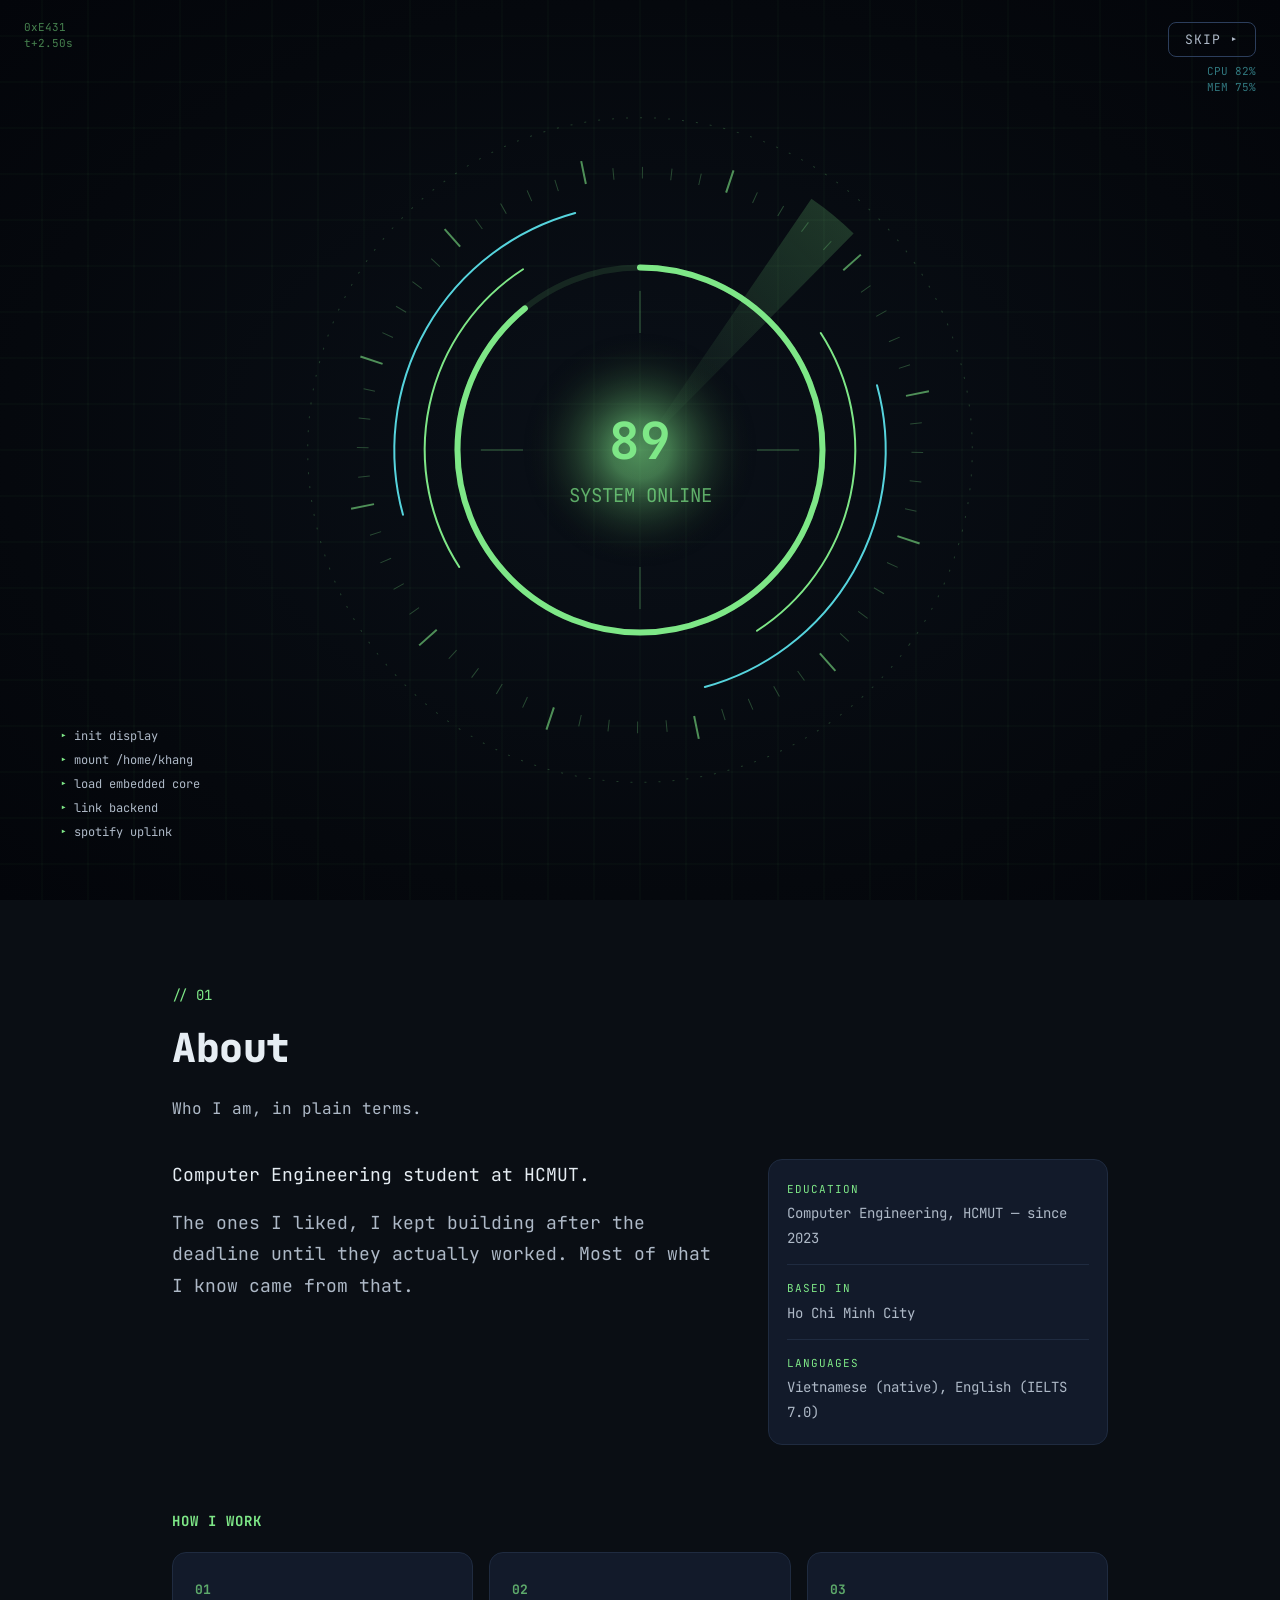
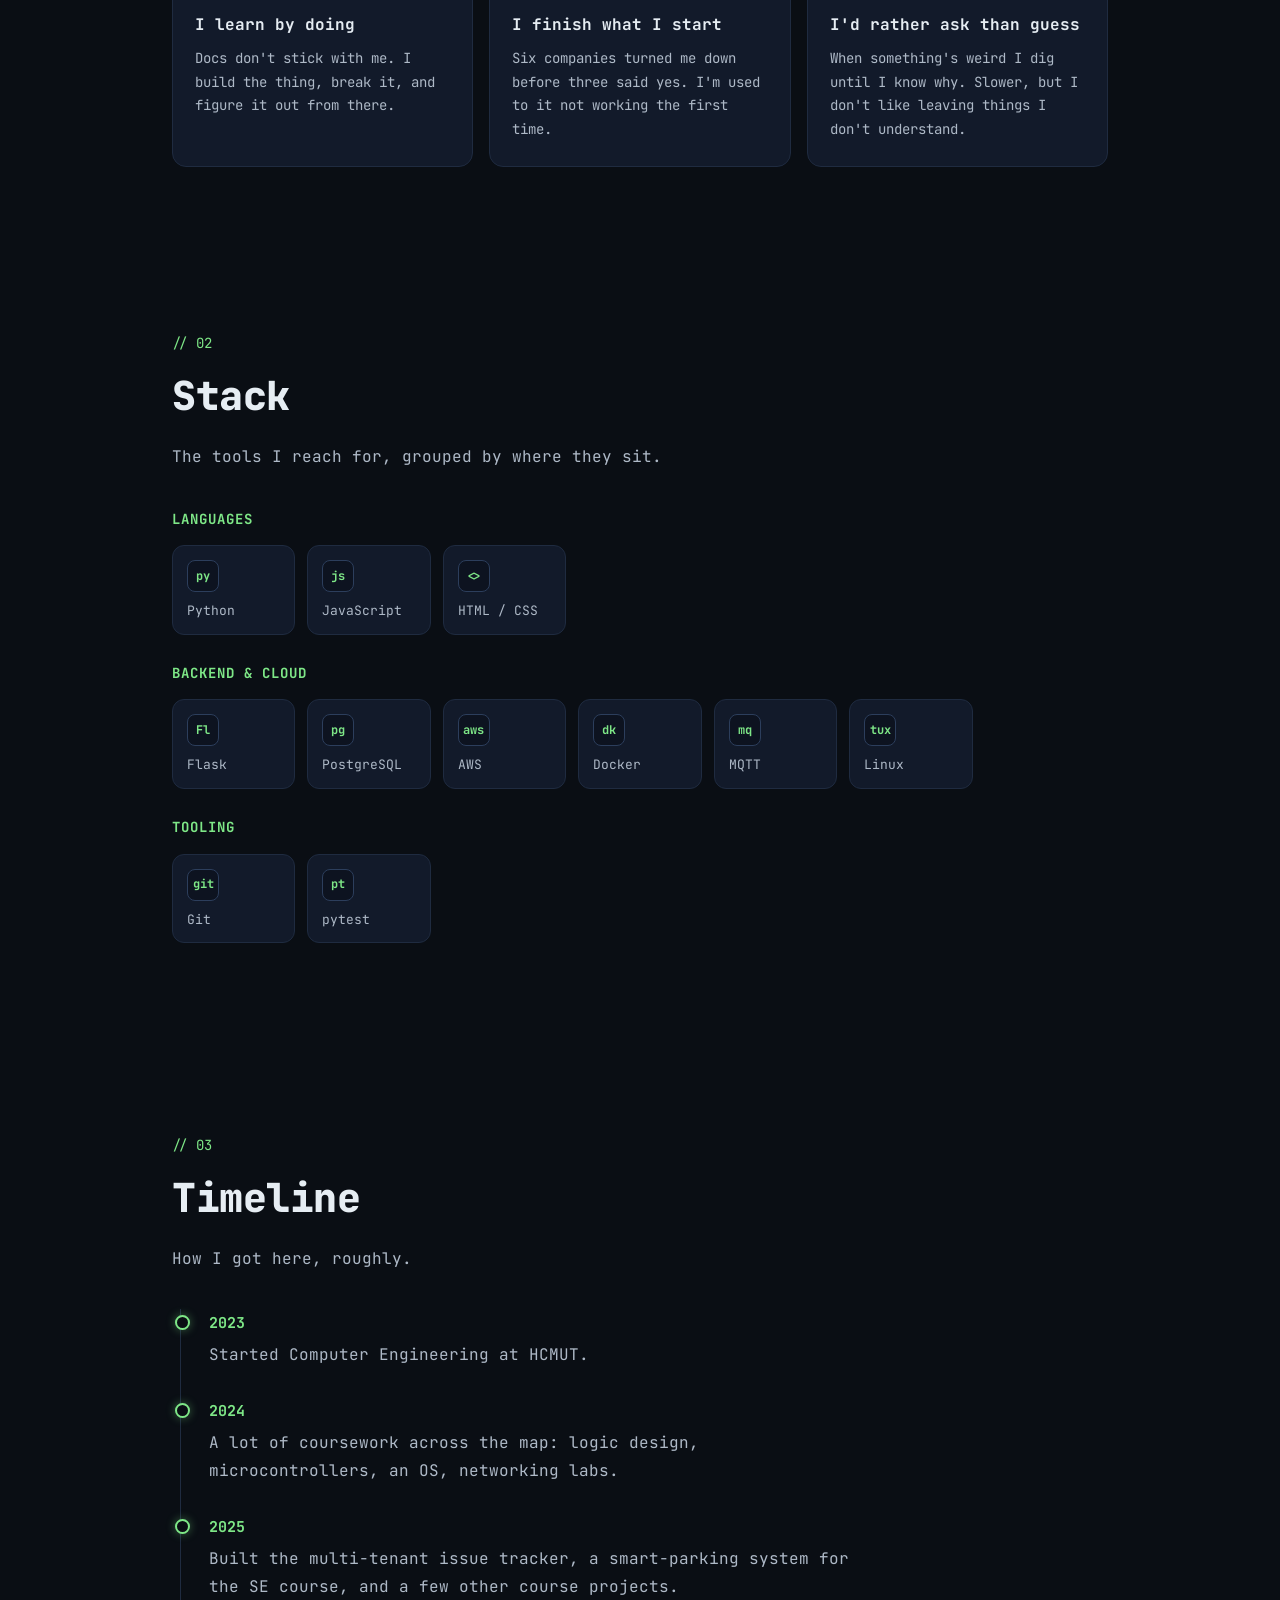
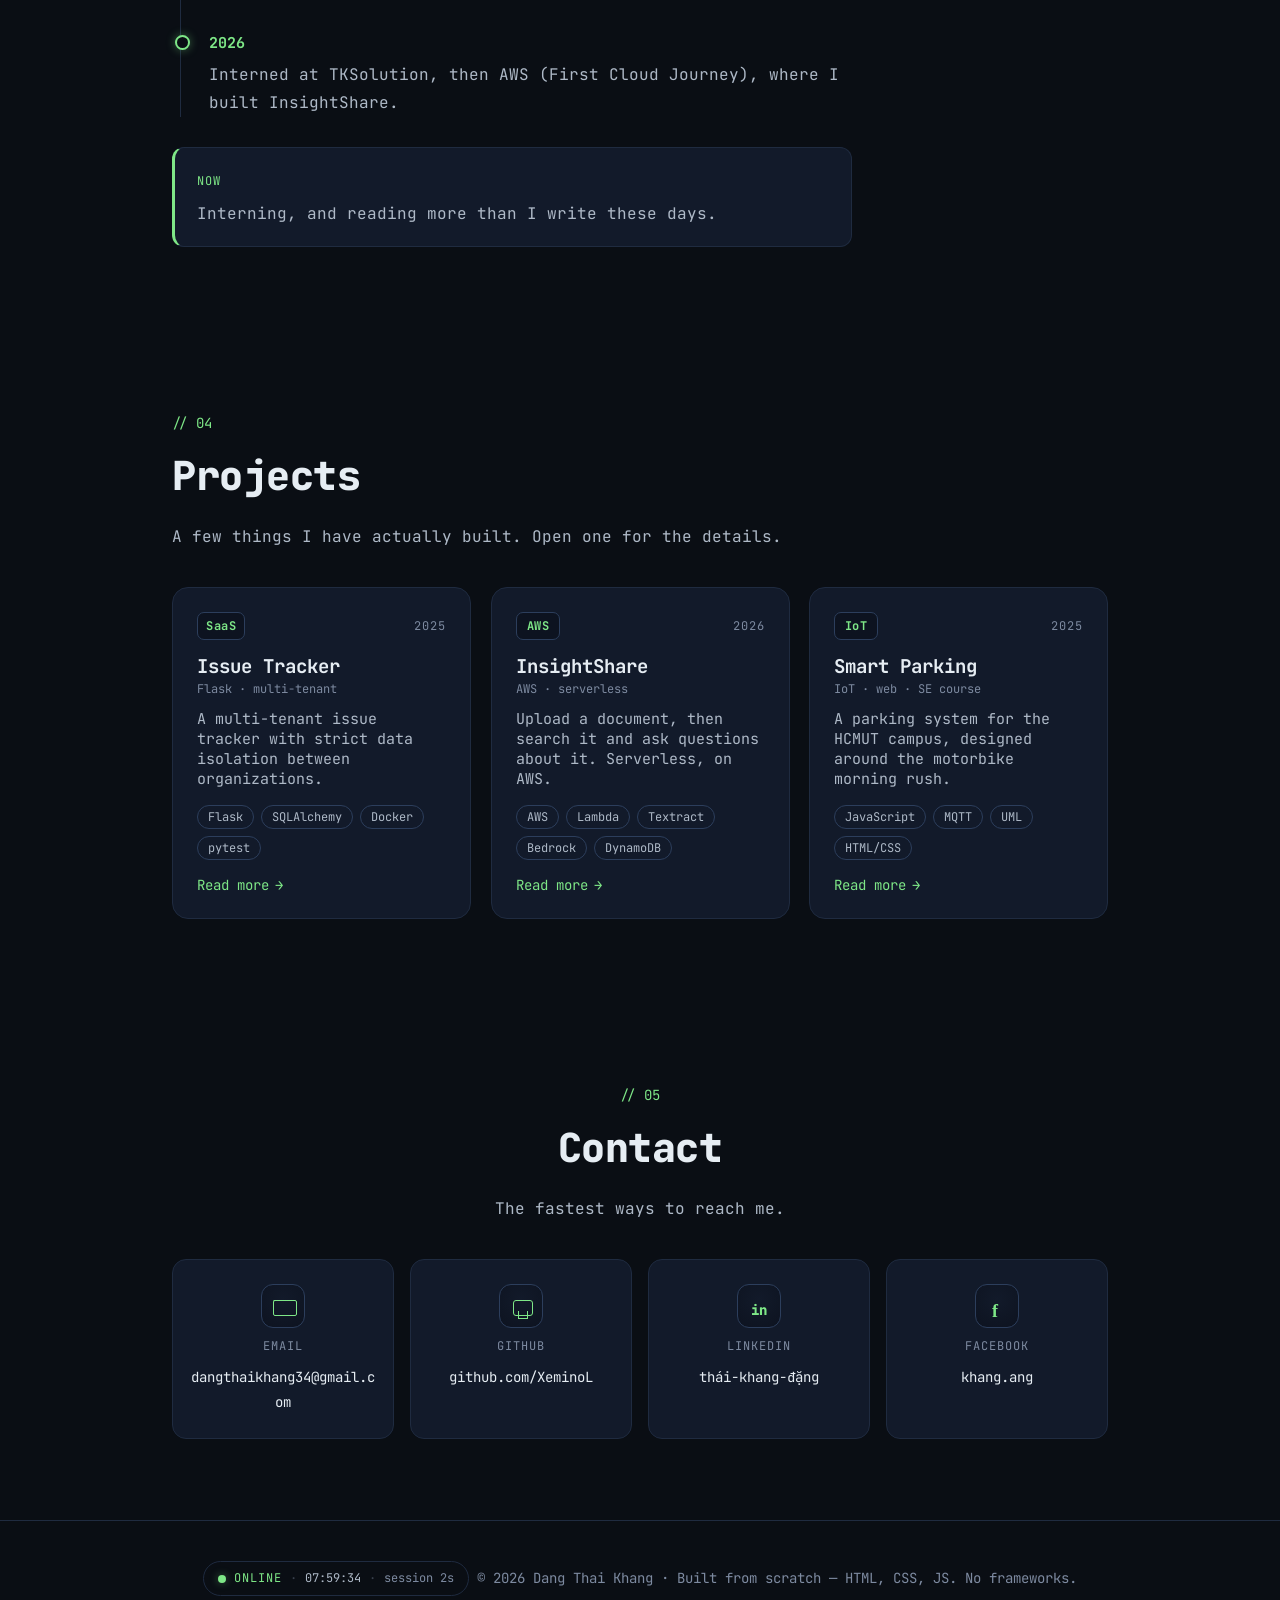
==== index.html @ 5ec11acc "Calm the equalizer + status-dot animations; shorten the intro on phones" ====
<!DOCTYPE html>
<html lang="en">
<head>
  <meta charset="UTF-8">
  <meta name="viewport" content="width=device-width, initial-scale=1.0">
  <meta name="description" content="Dang Thai Khang — Computer Engineering student at HCMUT. I have built a bit of everything, and I usually learn a thing by just building it.">
  <meta name="author" content="Dang Thai Khang">
  <meta name="theme-color" content="#0a0e14">
  <meta name="color-scheme" content="dark">
  <title>Dang Thai Khang — Computer Engineering @ HCMUT</title>

  <!-- social cards -->
  <meta property="og:title" content="Dang Thai Khang — Computer Engineering @ HCMUT">
  <meta property="og:description" content="Computer Engineering student at HCMUT. Built a bit of everything so far. This site is from scratch, no frameworks.">
  <meta property="og:type" content="website">
  <meta property="og:url" content="https://xeminol.github.io/MyPortfolio/">
  <meta property="og:image" content="https://xeminol.github.io/MyPortfolio/og.png">
  <meta property="og:image:width" content="1200">
  <meta property="og:image:height" content="630">
  <meta name="twitter:card" content="summary_large_image">
  <meta name="twitter:title" content="Dang Thai Khang — Computer Engineering @ HCMUT">
  <meta name="twitter:description" content="Computer Engineering student at HCMUT. Built a bit of everything so far. This site is from scratch, no frameworks.">
  <meta name="twitter:image" content="https://xeminol.github.io/MyPortfolio/og.png">

  <link rel="preconnect" href="https://fonts.googleapis.com">
  <link rel="preconnect" href="https://fonts.gstatic.com" crossorigin>
  <link href="https://fonts.googleapis.com/css2?family=JetBrains+Mono:wght@400;500;600;700;800&display=swap" rel="stylesheet">
  <style>
/* =====================================================================
   style.css — Dang Thai Khang portfolio (neon-dark, monospace).
   ===================================================================== */

:root {
  --bg: #0a0e14;
  --bg-2: #0d1320;
  --surface: #121a2a;
  --surface-2: #16203250;
  --border: #1f2b40;
  --border-hi: #2c3e5c;
  --green: #7ee787;
  --green-dim: #56d364;
  --cyan: #56d4dd;
  --blue: #79c0ff;
  --text: #e6edf3;
  --text-dim: #aeb9c7;
  --text-faint: #7d8aa0;
  --glow: rgba(126, 231, 135, 0.4);
  --shadow: rgba(0, 0, 0, 0.5);
  --maxw: 1000px;
  --ease: cubic-bezier(0.22, 1, 0.36, 1);
}

/* Hidden "amber" easter egg: recolor the whole phosphor palette to amber CRT,
   add a warm tint + faint scanlines. Toggled by body.amber (type "amber"). */
body.amber {
  --bg: #100a02;
  --bg-2: #16100440;
  --surface: #1c1305;
  --surface-2: #1c130550;
  --border: #3a2a0e;
  --border-hi: #55400f;
  --green: #ffb84d;
  --green-dim: #e0952e;
  --cyan: #ffcf7a;
  --blue: #ffd9a0;
  --text: #ffe6bf;
  --text-dim: #d8b98a;
  --text-faint: #a88c62;
  --glow: rgba(255, 184, 77, 0.4);
}
body.amber::after {
  content: '';
  position: fixed; inset: 0; z-index: 9998; pointer-events: none;
  background: repeating-linear-gradient(rgba(255, 184, 77, 0.05) 0 1px, transparent 1px 3px);
  mix-blend-mode: overlay;
}
@media (prefers-reduced-motion: no-preference) {
  body.amber { animation: crtflicker 6s infinite; }
  @keyframes crtflicker { 0%, 96%, 100% { filter: none; } 98% { filter: brightness(1.08); } }
}

/* ===== GLITCH EGG (amber CRT) — a rare horror-.exe flicker, then a faint
   sigil blinks into a corner for a few seconds; click it to flip amber CRT. ===== */
.glitch-overlay {
  position: fixed; inset: 0; z-index: 9997; pointer-events: none; opacity: 0;
  background:
    linear-gradient(90deg, rgba(255,0,64,0.12), transparent 8%, transparent 92%, rgba(0,200,255,0.12)),
    repeating-linear-gradient(rgba(255,255,255,0.05) 0 2px, transparent 2px 5px);
  mix-blend-mode: screen;
}
.glitch-overlay.fire { animation: glitchfire 0.42s steps(2) 1; }
@keyframes glitchfire {
  0% { opacity: 0; transform: translate(0,0); }
  15% { opacity: 1; transform: translate(-6px,2px); filter: hue-rotate(30deg); }
  30% { opacity: 0.7; transform: translate(5px,-3px); }
  45% { opacity: 1; transform: translate(-3px,1px); clip-path: inset(20% 0 40% 0); }
  60% { opacity: 0.5; transform: translate(4px,0); clip-path: inset(60% 0 10% 0); }
  100% { opacity: 0; transform: translate(0,0); clip-path: none; }
}
@media (prefers-reduced-motion: reduce) { .glitch-overlay.fire { animation: none; opacity: 0; } }

* { margin: 0; padding: 0; box-sizing: border-box; }
html { scroll-behavior: smooth; }
body {
  font-family: 'JetBrains Mono', ui-monospace, 'Courier New', monospace;
  background: var(--bg); color: var(--text);
  line-height: 1.75; font-size: 16px; overflow-x: hidden;
  -webkit-font-smoothing: antialiased;
}
body.intro-lock, body.page-open { overflow: hidden; }
img { max-width: 100%; display: block; }

/* ===== focus + selection (a11y) ===== */
:focus-visible { outline: 2px solid var(--green); outline-offset: 3px; border-radius: 6px; }
a, button { -webkit-tap-highlight-color: transparent; }
::selection { background: rgba(126, 231, 135, 0.28); color: #fff; }

/* ===== background ===== */
.bg-grid {
  position: fixed; inset: 0; z-index: 0; pointer-events: none;
  background-image:
    linear-gradient(rgba(126,231,135,0.02) 1px, transparent 1px),
    linear-gradient(90deg, rgba(126,231,135,0.02) 1px, transparent 1px);
  background-size: 48px 48px;
}
.bg-glow {
  position: fixed; z-index: 0; pointer-events: none;
  width: 70vw; max-width: 820px; aspect-ratio: 1;
  background: radial-gradient(circle, var(--glow) 0%, transparent 60%);
  top: -20%; left: 50%; transform: translateX(-50%);
  opacity: 0.18; filter: blur(60px); animation: float 14s ease-in-out infinite;
}
@keyframes float { 0%,100%{transform:translateX(-50%) translateY(0) scale(1);} 50%{transform:translateX(-50%) translateY(40px) scale(1.08);} }
#rain { position: fixed; inset: 0; z-index: 0; pointer-events: none; opacity: 0; transition: opacity 0.8s; }
body.rain #rain { opacity: 0.16; }
.spotlight {
  position: fixed; top: 0; left: 0; width: 600px; height: 600px; margin: -300px 0 0 -300px;
  z-index: 0; pointer-events: none;
  background: radial-gradient(circle, var(--glow) 0%, transparent 60%);
  opacity: 0.06; will-change: transform;
}

/* ===== progress bar ===== */
.progress-bar {
  position: fixed; top: 0; left: 0; height: 3px; width: 0;
  background: linear-gradient(90deg, var(--green), var(--cyan));
  box-shadow: 0 0 12px var(--glow); z-index: 1000; transition: width 0.1s linear;
}

/* ===== navbar ===== */
.nav {
  position: fixed; top: 0; left: 0; right: 0; z-index: 900;
  display: flex; align-items: center; justify-content: flex-end; gap: 16px;
  padding: 14px clamp(16px, 4vw, 48px);
  background: rgba(10,14,20,0.72); backdrop-filter: blur(14px); -webkit-backdrop-filter: blur(14px);
  border-bottom: 1px solid transparent; transition: border-color 0.3s, background 0.3s;
}
.nav.scrolled { border-bottom-color: var(--border); }
.nav-links { display: flex; align-items: center; gap: 4px; list-style: none; margin-right: auto; }
.nav-links a {
  color: var(--text-dim); text-decoration: none; font-size: 14px;
  padding: 8px 14px; border-radius: 8px; transition: color 0.2s, background 0.2s;
}
.nav-links a:hover, .nav-links a.active { color: var(--green); background: var(--surface-2); }
.nav-tools { display: flex; align-items: center; gap: 10px; }
.lang-pill { display: inline-flex; border: 1px solid var(--border); border-radius: 9px; overflow: hidden; }
.lang-pill button { background: var(--surface); border: none; padding: 9px 12px; font-family: inherit; font-size: 13px; color: var(--text-dim); cursor: pointer; transition: all 0.2s; }
.lang-pill button.on { background: var(--green); color: var(--bg); font-weight: 700; }
.icon-btn {
  display: grid; place-items: center; height: 38px; min-width: 38px; padding: 0 10px; border-radius: 9px;
  background: var(--surface); border: 1px solid var(--border); color: var(--text-dim);
  cursor: pointer; font-size: 12px; font-weight: 700; letter-spacing: 0.5px; font-family: inherit; transition: all 0.2s;
}
.icon-btn:hover { color: var(--green); border-color: var(--green); box-shadow: 0 0 12px var(--glow); }
.nav-burger { display: none; }

/* ===== layout ===== */
.wrap { position: relative; z-index: 1; max-width: var(--maxw); margin: 0 auto; padding: 0 clamp(16px, 4vw, 32px); }
section { padding: clamp(60px, 9vh, 110px) 0; }
.section-head { margin-bottom: 36px; }
.section-num { color: var(--green); font-size: 14px; }
.section-num::before { content: '// '; }
.section-title { font-size: clamp(26px, 5vw, 40px); font-weight: 800; letter-spacing: -0.5px; margin-top: 4px; }
.section-lead { color: var(--text-dim); margin-top: 12px; max-width: 640px; }

/* ===== reveal ===== */
.reveal { opacity: 0; transform: translateY(26px); transition: opacity 0.7s var(--ease), transform 0.7s var(--ease); }
.reveal.in { opacity: 1; transform: none; }

/* ===== HERO ===== */
.hero { position: relative; min-height: 100vh; display: flex; flex-direction: column; justify-content: center; padding-top: 80px; overflow: hidden; }
#particles { position: absolute; inset: 0; z-index: 0; }
.hero-inner { position: relative; z-index: 1; }
.hero-kicker { color: var(--text-faint); font-size: clamp(13px, 2vw, 16px); letter-spacing: 1px; margin-bottom: 14px; }
.hero-name { font-size: clamp(42px, 10vw, 96px); font-weight: 800; line-height: 1.03; letter-spacing: -2px; }
.hero-name .grad { background: linear-gradient(120deg, var(--green), var(--cyan) 60%, var(--blue)); -webkit-background-clip: text; background-clip: text; color: transparent; }
.hero-type { font-size: clamp(18px, 3.5vw, 30px); font-weight: 700; color: var(--text); margin-top: 10px; }
.hero-type .dim { color: var(--text-faint); font-weight: 400; }
.hero-type #typeText { color: var(--green); }
.type-caret { color: var(--green); animation: blink 1.1s step-end infinite; }
@keyframes blink { 0%,100%{opacity:1;} 50%{opacity:0;} }
.hero-tagline { color: var(--text-dim); font-size: clamp(15px, 2.4vw, 19px); max-width: 660px; margin-top: 22px; }
.hero-actions { display: flex; flex-wrap: wrap; gap: 14px; margin-top: 38px; }
.btn { font-family: inherit; font-size: 16px; font-weight: 600; padding: 14px 26px; border-radius: 10px; cursor: pointer; text-decoration: none; display: inline-flex; align-items: center; gap: 10px; transition: all 0.25s var(--ease); border: 1px solid var(--green); }
.btn-primary { background: var(--green); color: var(--bg); box-shadow: 0 6px 24px var(--glow); }
.btn-primary:hover { transform: translateY(-3px); box-shadow: 0 10px 32px var(--glow); }
.btn-ghost { background: transparent; color: var(--green); }
.btn-ghost:hover { background: var(--surface-2); transform: translateY(-3px); }
.scroll-hint { position: absolute; bottom: 26px; left: 50%; transform: translateX(-50%); color: var(--text-faint); font-size: 13px; letter-spacing: 2px; display: flex; flex-direction: column; align-items: center; gap: 8px; text-decoration: none; z-index: 1; }
.scroll-hint .arrow { width: 20px; height: 20px; border-right: 2px solid var(--green); border-bottom: 2px solid var(--green); transform: rotate(45deg); animation: bob 1.6s ease-in-out infinite; }
@keyframes bob { 0%,100%{transform:rotate(45deg) translate(0,0); opacity:0.4;} 50%{transform:rotate(45deg) translate(4px,4px); opacity:1;} }

/* ===== ABOUT ===== */
.about-grid { display: grid; grid-template-columns: minmax(0, 1.6fr) minmax(0, 1fr); gap: clamp(24px, 4vw, 56px); align-items: start; }
.about-text { max-width: 720px; }
.about-text p { color: var(--text-dim); font-size: clamp(15px, 1.6vw, 18px); margin-bottom: 16px; }
.about-text p:first-child { color: var(--text); }
.about-facts { display: flex; flex-direction: column; gap: 0; background: var(--surface); border: 1px solid var(--border); border-radius: 14px; padding: 6px 18px; }
.fact { display: flex; flex-direction: column; gap: 2px; padding: 14px 0; border-bottom: 1px solid var(--border); }
.fact:last-child { border-bottom: none; }
.fact-key { color: var(--green); font-size: 11px; letter-spacing: 1px; text-transform: uppercase; }
.fact-val { color: var(--text-dim); font-size: 14px; }

/* how I work */
.approach { margin-top: clamp(40px, 6vw, 64px); }
.approach-label { font-size: 14px; color: var(--green); letter-spacing: 1px; text-transform: uppercase; margin-bottom: 18px; }
.ap-grid { display: grid; grid-template-columns: repeat(auto-fit, minmax(min(100%, 250px), 1fr)); gap: 16px; }
.ap-card { position: relative; background: var(--surface); border: 1px solid var(--border); border-radius: 14px; padding: 22px 22px 24px; transition: border-color 0.25s, transform 0.25s, box-shadow 0.25s; }
.ap-card:hover { border-color: var(--border-hi); transform: translateY(-3px); box-shadow: 0 12px 30px var(--shadow); }
.ap-num { color: var(--green); font-size: 13px; font-weight: 700; opacity: 0.7; }
.ap-card h4 { font-size: 16px; margin: 8px 0 8px; color: var(--text); }
.ap-card p { color: var(--text-dim); font-size: 14px; line-height: 1.7; }

/* ===== STACK (tech tiles) ===== */
.tech-group { margin-bottom: 26px; }
.tech-group h3 { font-size: 14px; color: var(--green); margin-bottom: 14px; letter-spacing: 1px; text-transform: uppercase; }
.tech-tiles { display: grid; grid-template-columns: repeat(auto-fill, minmax(min(100%, 122px), 1fr)); gap: 12px; }
.tech-tile { display: flex; flex-direction: column; align-items: flex-start; justify-content: center; gap: 10px; background: var(--surface); border: 1px solid var(--border); border-radius: 12px; padding: 14px; min-height: 84px; transition: border-color 0.25s, transform 0.25s, box-shadow 0.25s; }
.tech-tile:hover { border-color: var(--green); transform: translateY(-3px); box-shadow: 0 10px 28px var(--shadow); }
.tech-glyph { display: grid; place-items: center; width: 32px; height: 32px; flex-shrink: 0; border-radius: 8px; border: 1px solid var(--border-hi); color: var(--green); font-size: 12px; font-weight: 700; background: var(--bg-2); }
.tech-name { font-size: 13px; color: var(--text-dim); line-height: 1.35; overflow-wrap: anywhere; }
.tech-tile:hover .tech-name { color: var(--text); }

/* ===== TIMELINE ===== */
.timeline { position: relative; margin-left: 8px; padding-left: 28px; border-left: 1px solid var(--border); }
.tl-item { position: relative; padding-bottom: 28px; }
.tl-item:last-child { padding-bottom: 0; }
.tl-item::before { content: ''; position: absolute; left: -34px; top: 6px; width: 11px; height: 11px; border-radius: 50%; background: var(--bg); border: 2px solid var(--green); box-shadow: 0 0 10px var(--glow); }
.tl-year { color: var(--green); font-weight: 700; font-size: 15px; }
.tl-text { color: var(--text-dim); font-size: 16px; margin-top: 4px; max-width: 640px; }
.now-card { margin-top: 30px; background: var(--surface); border: 1px solid var(--border); border-left: 3px solid var(--green); border-radius: 12px; padding: 18px 22px; max-width: 680px; }
.now-card .now-label { color: var(--green); font-size: 12px; letter-spacing: 1px; text-transform: uppercase; }
.now-card p { color: var(--text-dim); font-size: 16px; margin-top: 6px; }

/* ===== PROJECTS ===== */
.proj-grid { display: grid; grid-template-columns: repeat(auto-fill, minmax(min(100%, 290px), 1fr)); gap: 20px; }
/* A single featured project gets a wider centered card instead of a lonely box on the left. */
.proj-grid.single { grid-template-columns: 1fr; max-width: 540px; }
.proj-card {
  position: relative; text-align: left; cursor: pointer; background: var(--surface);
  border: 1px solid var(--border); border-radius: 16px; padding: 24px; font-family: inherit; color: inherit;
  overflow: hidden; transform-style: preserve-3d; will-change: transform;
  transform: perspective(820px) rotateX(var(--rx, 0deg)) rotateY(var(--ry, 0deg)) translateY(var(--ty, 0px));
  transition: transform 0.2s var(--ease), border-color 0.3s, box-shadow 0.3s;
}
.proj-card::after { content: ''; position: absolute; inset: 0; border-radius: 16px; background: radial-gradient(400px circle at var(--mx,50%) var(--my,0%), rgba(126,231,135,0.09), transparent 60%); opacity: 0; transition: opacity 0.3s; pointer-events: none; }
.proj-card:hover { border-color: var(--green); box-shadow: 0 16px 40px var(--shadow); }
.proj-card:hover::after { opacity: 1; }
.proj-card:focus-visible { outline: 2px solid var(--green); outline-offset: 3px; }
.proj-top { display: flex; align-items: center; justify-content: space-between; gap: 10px; }
.proj-year { color: var(--text-faint); font-size: 12px; letter-spacing: 1px; }
.proj-icon { display: inline-grid; place-items: center; min-width: 44px; height: 28px; padding: 0 8px; border-radius: 7px; border: 1px solid var(--border-hi); background: var(--bg-2); color: var(--green); font-size: 12px; font-weight: 700; letter-spacing: 0.5px; }
.proj-card h3 { font-size: 19px; margin: 14px 0 2px; }
.pmeta { color: var(--text-faint); font-size: 12px; }
.pshort { color: var(--text-dim); font-size: 15px; margin: 12px 0 16px; }
.proj-tags { display: flex; flex-wrap: wrap; gap: 7px; }
.tag { font-size: 12px; padding: 3px 10px; border: 1px solid var(--border-hi); border-radius: 20px; color: var(--text-dim); }
.proj-more { margin-top: 16px; color: var(--green); font-size: 14px; display: inline-flex; align-items: center; gap: 6px; }
.proj-more .ar { transition: transform 0.2s; }
.proj-card:hover .proj-more .ar { transform: translateX(4px); }

/* ===== CONTACT ===== */
.contact .section-head { text-align: center; }
.contact .section-lead { margin-left: auto; margin-right: auto; }
.contact-cards { display: grid; grid-template-columns: repeat(auto-fit, minmax(180px, 1fr)); gap: 16px; }
.contact-card { background: var(--surface); border: 1px solid var(--border); border-radius: 14px; padding: 24px 18px; text-decoration: none; color: var(--text); transition: all 0.3s var(--ease); display: flex; flex-direction: column; align-items: center; gap: 8px; }
.contact-card:hover { border-color: var(--green); transform: translateY(-5px); box-shadow: 0 14px 36px var(--shadow); }
.contact-card .cc-label { color: var(--text-faint); font-size: 12px; letter-spacing: 1px; text-transform: uppercase; }
.contact-card .cc-value { font-size: 14px; overflow-wrap: anywhere; text-align: center; }
/* self-drawn contact marks (no emoji) */
.cc-icon { position: relative; width: 44px; height: 44px; border-radius: 12px; border: 1px solid var(--border-hi); background: radial-gradient(circle at 50% 35%, var(--surface), var(--bg-2)); transition: box-shadow 0.3s var(--ease), border-color 0.3s; }
.contact-card:hover .cc-icon { border-color: var(--green); box-shadow: 0 0 0 4px rgba(126, 231, 135, 0.08), 0 6px 18px rgba(126, 231, 135, 0.12); }
.cc-icon::before, .cc-icon::after { content: ''; position: absolute; }
.cc-mail::before { left: 11px; top: 15px; width: 22px; height: 14px; border: 1.6px solid var(--green); border-radius: 2px; }
.cc-mail::after { left: 11px; top: 15px; width: 22px; height: 11px; border-top: 1.6px solid var(--green); transform: skewX(0); clip-path: polygon(0 0, 50% 80%, 100% 0); }
.cc-gh::before { left: 13px; top: 15px; width: 18px; height: 14px; color: var(--green); border: 1.6px solid var(--green); border-radius: 3px; }
.cc-gh::after { left: 18px; top: 26px; width: 8px; height: 7px; border: 1.6px solid var(--green); border-top: none; }
.cc-in::before { left: 13px; top: 13px; content: 'in'; color: var(--green); font-size: 14px; font-weight: 800; font-family: 'JetBrains Mono', monospace; }
.cc-in::after { display: none; }
.cc-fb::before { left: 16px; top: 11px; content: 'f'; color: var(--green); font-size: 18px; font-weight: 800; font-family: Georgia, serif; }
.cc-fb::after { display: none; }

/* ===== np-logo (equalizer mark used in nav + popup) =====
   Still by default; only animates while music is actually playing (.playing). */
.np-logo { display: inline-flex; align-items: flex-end; gap: 2px; width: 16px; height: 14px; }
.np-logo::before, .np-logo::after { content: ''; width: 3px; background: var(--green); border-radius: 1px; }
.np-logo::before { height: 13px; }
.np-logo::after { height: 8px; }
.np-logo.playing::before, .np-logo.playing::after { animation: eq 0.9s ease-in-out infinite; }
.np-logo.playing::before { animation-delay: 0.15s; }
@media (prefers-reduced-motion: no-preference) {
  @keyframes eq { 0%,100%{height:5px;} 50%{height:16px;} }
}

/* ===== SPOTIFY popup ===== */
.sp-popup { position: fixed; inset: 0; z-index: 1300; display: grid; place-items: start center; padding-top: 80px; background: rgba(5,8,13,0.6); backdrop-filter: blur(6px); -webkit-backdrop-filter: blur(6px); opacity: 0; pointer-events: none; transition: opacity 0.25s var(--ease); }
.sp-popup.open { opacity: 1; pointer-events: auto; }
.sp-card { width: min(440px, 92vw); background: var(--bg-2); border: 1px solid var(--border-hi); border-radius: 14px; padding: 18px; box-shadow: 0 30px 80px var(--shadow); transform: translateY(-12px); transition: transform 0.25s var(--ease); }
.sp-popup.open .sp-card { transform: none; }
.sp-card.live { border-color: var(--green); box-shadow: 0 0 30px var(--glow); }
.sp-top { display: flex; align-items: center; gap: 10px; margin-bottom: 14px; }
.sp-status { font-size: 11px; letter-spacing: 1px; text-transform: uppercase; color: var(--text-faint); }
.sp-card.live .sp-status { color: var(--green); }
.sp-close { margin-left: auto; background: none; border: 1px solid var(--border); color: var(--text-dim); width: 28px; height: 28px; border-radius: 7px; cursor: pointer; font-family: inherit; transition: all 0.2s; }
.sp-close:hover { color: var(--green); border-color: var(--green); }
.sp-body { display: flex; align-items: center; gap: 14px; text-decoration: none; color: var(--text); }
.sp-art { width: 56px; height: 56px; border-radius: 8px; object-fit: cover; flex-shrink: 0; }
.sp-art.ph { display: grid; place-items: center; background: var(--surface); }
.sp-meta { display: flex; flex-direction: column; min-width: 0; flex: 1; }
.sp-title { font-weight: 700; font-size: 15px; white-space: nowrap; overflow: hidden; text-overflow: ellipsis; }
.sp-artist { color: var(--text-dim); font-size: 13px; white-space: nowrap; overflow: hidden; text-overflow: ellipsis; }
.sp-idle { color: var(--text-faint); }
.sp-bars { display: flex; align-items: flex-end; gap: 2px; height: 18px; flex-shrink: 0; }
.sp-bars i { width: 3px; background: var(--green); border-radius: 1px; animation: eq 0.9s ease-in-out infinite; }
.sp-bars i:nth-child(1){animation-delay:0s;} .sp-bars i:nth-child(2){animation-delay:0.2s;}
.sp-bars i:nth-child(3){animation-delay:0.4s;} .sp-bars i:nth-child(4){animation-delay:0.1s;}

/* ===== GLOBE overlay ===== */
.globe-overlay { position: fixed; inset: 0; z-index: 1500; display: grid; place-items: center; background: radial-gradient(ellipse at center, #0a1018 0%, #05080d 70%, #03050a 100%); opacity: 0; pointer-events: none; transition: opacity 0.5s var(--ease); }
.globe-overlay.open { opacity: 1; pointer-events: auto; }
.globe-close { position: absolute; top: 22px; right: 24px; background: none; border: 1px solid var(--border-hi); color: var(--text-dim); width: 38px; height: 38px; border-radius: 9px; cursor: pointer; font-family: inherit; font-size: 16px; transition: all 0.2s; z-index: 2; }
.globe-close:hover { color: var(--green); border-color: var(--green); box-shadow: 0 0 14px var(--glow); }
#globe { display: block; cursor: grab; touch-action: none; }
.globe-hint { position: absolute; bottom: 26px; left: 50%; transform: translateX(-50%); color: var(--text-faint); font-size: 12px; letter-spacing: 1px; z-index: 2; pointer-events: none; }

/* ===== hidden matrix glyph in footer ===== */
/* Egg dock — a small terminal-style panel of extras, fixed bottom-right.
   Static, distinct icons + labels: reads as clickable without being loud. */
.egg-dock {
  position: fixed; right: 16px; bottom: 14px; z-index: 60;
  display: flex; align-items: center; gap: 4px; padding: 5px 7px;
  background: color-mix(in srgb, var(--surface) 82%, transparent);
  border: 1px solid var(--border); border-radius: 10px;
  backdrop-filter: blur(6px); opacity: 0.62; transition: opacity 0.25s;
}
.egg-dock:hover { opacity: 1; }
.egg-dock-tag { font-family: 'JetBrains Mono', monospace; font-size: 10px; color: var(--text-faint); letter-spacing: 0.5px; margin-right: 3px; }
.egg {
  display: inline-flex; align-items: center; gap: 5px; padding: 4px 7px;
  background: transparent; border: 1px solid transparent; border-radius: 7px;
  cursor: pointer; color: var(--text-dim); transition: all 0.2s var(--ease);
}
.egg:hover { border-color: var(--green); color: var(--green); background: var(--bg-2); }
.egg:focus-visible { outline: 2px solid var(--green); outline-offset: 2px; }
.egg-name { font-family: 'JetBrains Mono', monospace; font-size: 11px; letter-spacing: 0.5px; }
.egg-ico { position: relative; width: 13px; height: 13px; flex: none; }
/* globe — ringed circle with a meridian */
.egg-ico-globe { border: 1.4px solid currentColor; border-radius: 50%; }
.egg-ico-globe::before { content: ''; position: absolute; inset: 0; margin: auto; width: 5px; height: 13px; border: 1.4px solid currentColor; border-radius: 50%; }
/* matrix — three falling bars */
.egg-ico-matrix::before, .egg-ico-matrix::after { content: ''; position: absolute; top: 0; width: 2px; background: currentColor; }
.egg-ico-matrix::before { left: 2px; height: 9px; box-shadow: 4px 3px 0 currentColor; }
.egg-ico-matrix::after { left: 6px; height: 13px; }
/* amber — half-filled circle (day/night) */
.egg-ico-amber { border: 1.4px solid currentColor; border-radius: 50%; overflow: hidden; }
.egg-ico-amber::before { content: ''; position: absolute; right: 0; top: 0; bottom: 0; width: 50%; background: currentColor; }
@media (max-width: 560px) { .egg-name, .egg-dock-tag { display: none; } .egg { padding: 5px; } }
@keyframes glitch { 0%,92%{transform:translate(0,0);} 93%{transform:translate(-1px,1px); opacity:0.6;} 94%{transform:translate(1px,-1px);} 95%{transform:translate(0,0); opacity:0.3;} }

/* ===== footer + status ===== */
footer { text-align: center; padding: 40px 16px; border-top: 1px solid var(--border); color: var(--text-faint); font-size: 14px; position: relative; z-index: 1; }
.status-bar { display: inline-flex; align-items: center; gap: 8px; font-size: 12px; color: var(--text-faint); margin-bottom: 14px; padding: 6px 14px; border: 1px solid var(--border); border-radius: 20px; }
.status-bar .st-dot { width: 8px; height: 8px; border-radius: 50%; background: var(--green); box-shadow: 0 0 8px var(--glow); }
@media (prefers-reduced-motion: no-preference) {
  .status-bar .st-dot { animation: stPulse 3.5s ease-in-out infinite; }
  @keyframes stPulse { 0%,100%{opacity:1;} 50%{opacity:0.72;} }
}
.status-bar .st-label { color: var(--green); letter-spacing: 1px; }
.status-bar .st-sep { opacity: 0.4; }
#stClock { color: var(--text-dim); }

/* ===== PROJECT DETAIL PAGE ===== */
.project-page { position: fixed; inset: 0; z-index: 1100; overflow-y: auto; background: var(--bg); opacity: 0; pointer-events: none; transition: opacity 0.4s var(--ease); }
.project-page.open { opacity: 1; pointer-events: auto; }
.project-page:focus { outline: none; }
.pp-wrap { max-width: 780px; padding-top: 70px; padding-bottom: 90px; }
.pp-back { display: inline-flex; align-items: center; gap: 8px; background: var(--surface); border: 1px solid var(--border); color: var(--text-dim); font-family: inherit; font-size: 14px; padding: 9px 16px; border-radius: 9px; cursor: pointer; margin-bottom: 30px; transition: color 0.2s, border-color 0.2s; }
.pp-back:hover { color: var(--green); border-color: var(--green); }
.pp-back .ar { transition: transform 0.2s; }
.pp-back:hover .ar { transform: translateX(-3px); }
.pp-head { display: flex; align-items: center; gap: 16px; }
.pp-head-text { min-width: 0; }
.pp-icon { display: inline-grid; place-items: center; min-width: 56px; height: 40px; padding: 0 12px; border-radius: 10px; border: 1px solid var(--border-hi); background: var(--bg-2); color: var(--green); font-size: 15px; font-weight: 700; letter-spacing: 0.5px; flex-shrink: 0; }
.pp-name { font-size: clamp(26px, 5.5vw, 44px); font-weight: 800; letter-spacing: -1px; line-height: 1.1; }
.pp-meta { color: var(--text-faint); font-size: clamp(13px, 2.2vw, 16px); margin-top: 4px; }
.pp-tags { display: flex; flex-wrap: wrap; gap: 8px; margin: 22px 0 28px; }

.pp-block-label { display: block; color: var(--green); font-size: 11px; letter-spacing: 1px; text-transform: uppercase; margin-bottom: 10px; }

/* at a glance */
.pp-glance { background: var(--surface); border: 1px solid var(--border); border-left: 3px solid var(--green); border-radius: 12px; padding: 18px 22px; margin-bottom: 26px; }
.pp-glance ul { list-style: none; display: grid; grid-template-columns: repeat(auto-fit, minmax(min(100%, 240px), 1fr)); gap: 9px 24px; }
.pp-glance li { position: relative; padding-left: 22px; color: var(--text-dim); font-size: 14px; line-height: 1.5; }
.pp-glance li::before { content: ''; position: absolute; left: 3px; top: 4px; width: 6px; height: 10px; border: solid var(--green); border-width: 0 2px 2px 0; transform: rotate(45deg); }

/* flow diagram */
.pp-flow { margin-bottom: 30px; }
.flow { display: flex; flex-wrap: wrap; align-items: center; gap: 10px 4px; }
.flow-step { display: inline-flex; align-items: center; gap: 6px; }
.flow-node { display: inline-block; padding: 8px 13px; border: 1px solid var(--border-hi); border-radius: 9px; background: var(--bg-2); color: var(--text-dim); font-size: 13px; white-space: nowrap; animation: flowIn 0.45s var(--ease) both; animation-delay: var(--d, 0ms); }
.flow-arrow { color: var(--green); opacity: 0.55; font-size: 14px; }
@keyframes flowIn { from { opacity: 0; transform: translateY(8px); } to { opacity: 1; transform: none; } }

/* story blocks (override the global section padding — these are subsections) */
.pp-block { margin-bottom: 24px; padding: 0; }
.pp-h { font-size: 12px; color: var(--green); letter-spacing: 1px; text-transform: uppercase; font-weight: 700; margin-bottom: 8px; }
.pp-block p { color: var(--text-dim); font-size: clamp(15px, 1.7vw, 17px); line-height: 1.8; }
.pp-block:first-of-type p { color: var(--text); }

/* footer */
.pp-foot { margin-top: 32px; padding-top: 22px; border-top: 1px solid var(--border); display: flex; flex-wrap: wrap; align-items: center; gap: 6px 16px; }
.pp-gh { font-size: 15px; }
.pp-note { color: var(--text-faint); font-size: 13px; }

/* shared link style */
.tlink { color: var(--green); text-decoration: none; border-bottom: 1px dotted var(--green); transition: all 0.2s; }
.tlink:hover { text-shadow: 0 0 8px var(--glow); }

/* ===== COMMAND PALETTE ===== */
.palette { position: fixed; inset: 0; z-index: 1300; display: grid; place-items: start center; padding-top: 14vh; background: rgba(5,8,13,0.7); backdrop-filter: blur(6px); -webkit-backdrop-filter: blur(6px); opacity: 0; pointer-events: none; transition: opacity 0.2s var(--ease); }
.palette.open { opacity: 1; pointer-events: auto; }
.palette-box { width: min(520px, 92vw); background: var(--bg-2); border: 1px solid var(--border-hi); border-radius: 14px; overflow: hidden; box-shadow: 0 30px 80px var(--shadow); }
.palette-input { width: 100%; background: none; border: none; border-bottom: 1px solid var(--border); outline: none; color: var(--text); font-family: inherit; font-size: 17px; padding: 18px 20px; }
.palette-list { list-style: none; max-height: 50vh; overflow-y: auto; padding: 6px; }
.pl-item { display: flex; align-items: center; gap: 12px; padding: 11px 14px; border-radius: 9px; cursor: pointer; color: var(--text-dim); font-size: 15px; }
.pl-item.sel, .pl-item:hover { background: var(--surface); color: var(--green); }
.pl-icon { width: 22px; text-align: center; }
.pl-empty { color: var(--text-faint); padding: 18px; text-align: center; }

/* ===== system boot intro (canvas HUD) ===== */
.intro { position: fixed; inset: 0; z-index: 2000; background: radial-gradient(ellipse at center, #0a1018 0%, #05080d 70%, #03050a 100%); transition: opacity 0.5s var(--ease), visibility 0.5s; }
.intro.done { opacity: 0; visibility: hidden; }
.hud-cv { position: absolute; inset: 0; width: 100%; height: 100%; }
.intro-skip { position: absolute; top: 22px; right: 24px; z-index: 3; background: none; border: 1px solid var(--border-hi); color: var(--text-dim); font-family: inherit; font-size: 13px; letter-spacing: 1px; padding: 8px 16px; border-radius: 8px; cursor: pointer; transition: all 0.2s; }
.intro-skip:hover { color: var(--green); border-color: var(--green); box-shadow: 0 0 14px var(--glow); }
.intro-log { position: absolute; left: clamp(16px, 5vw, 60px); bottom: clamp(20px, 6vh, 60px); z-index: 3; font-size: 12px; text-align: left; width: min(340px, 80vw); }
.log-line { color: var(--text-dim); opacity: 0; transform: translateX(-8px); transition: all 0.3s var(--ease); margin: 3px 0; }
.log-line.in { opacity: 1; transform: none; }
.log-ok { color: var(--green); }

/* ===== toast ===== */
.toast { position: fixed; left: 50%; bottom: 32px; transform: translate(-50%, 16px); opacity: 0; visibility: hidden; background: var(--surface); border: 1px solid var(--green); border-radius: 12px; padding: 13px 22px; color: var(--text); font-size: 15px; z-index: 1400; box-shadow: 0 12px 36px var(--shadow); transition: transform 0.4s var(--ease), opacity 0.4s var(--ease), visibility 0.4s; max-width: 90vw; }
.toast.show { transform: translate(-50%, 0); opacity: 1; visibility: visible; }

/* ===== responsive ===== */
@media (max-width: 860px) {
  .about-grid { grid-template-columns: 1fr; gap: 28px; }
  .about-facts { max-width: 520px; }
}
@media (max-width: 760px) { .tech-tiles { grid-template-columns: repeat(auto-fill, minmax(104px, 1fr)); } }
@media (max-width: 680px) {
  .nav-links {
    position: fixed; top: 64px; right: 12px; left: 12px; flex-direction: column; align-items: stretch; gap: 4px;
    background: var(--bg-2); border: 1px solid var(--border); border-radius: 12px; padding: 10px;
    box-shadow: 0 16px 40px var(--shadow); transform: translateY(-12px); opacity: 0; pointer-events: none; transition: all 0.25s var(--ease);
  }
  .nav-links.open { transform: none; opacity: 1; pointer-events: auto; }
  .nav-links a { padding: 12px 14px; font-size: 16px; }
  .nav-burger { display: grid; }
  #paletteBtn { display: none; }
  .pp-icon { font-size: 36px; }
}
@media (prefers-reduced-motion: reduce) {
  *, *::before, *::after { animation-duration: 0.01ms !important; transition-duration: 0.12s !important; }
  html { scroll-behavior: auto; }
  .reveal { opacity: 1; transform: none; }
}

</style>
  <!-- self-drawn monogram favicon (no emoji) -->
  <link rel="icon" href="data:image/svg+xml,%3Csvg xmlns='http://www.w3.org/2000/svg' viewBox='0 0 64 64'%3E%3Crect width='64' height='64' rx='14' fill='%230a0e14'/%3E%3Crect x='4' y='4' width='56' height='56' rx='11' fill='none' stroke='%237ee787' stroke-width='2'/%3E%3Ctext x='32' y='43' font-family='monospace' font-size='28' font-weight='700' text-anchor='middle' fill='%237ee787'%3EDK%3C/text%3E%3C/svg%3E">
</head>
<body class="intro-lock">
  <!-- system boot intro: HUD on canvas (runs every visit; Skip available) -->
  <div class="intro" id="intro">
    <canvas id="hud" class="hud-cv" aria-hidden="true"></canvas>
    <button class="intro-skip" id="introSkip" aria-label="Skip intro">SKIP ▸</button>
    <div class="intro-log" id="introLog"></div>
  </div>

  <div class="bg-grid"></div>
  <div class="bg-glow"></div>
  <div class="spotlight" id="spotlight" aria-hidden="true"></div>
  <div class="glitch-overlay" id="glitchOverlay" aria-hidden="true"></div>
  <canvas id="rain"></canvas>

  <div class="progress-bar" id="progress"></div>

  <!-- NAVBAR (no brand / logo) -->
  <nav class="nav" id="nav">
    <ul class="nav-links" id="navLinks"></ul>
    <div class="nav-tools">
      <span class="lang-pill" title="Language / Ngôn ngữ">
        <button id="langEN" class="on" onclick="setLang('en')">EN</button>
        <button id="langVI" onclick="setLang('vi')">VI</button>
      </span>
      <button class="icon-btn" id="spotifyBtn" title="Now playing" aria-label="Now playing">
        <span class="np-logo"></span>
      </button>
      <button class="icon-btn" id="paletteBtn" title="Quick nav (Ctrl+K)" aria-label="Command palette">⌘K</button>
      <button class="icon-btn nav-burger" id="navBurger" aria-label="Menu">☰</button>
    </div>
  </nav>

  <!-- SECTIONS (filled by app.js) -->
  <header class="hero" id="home"></header>
  <section id="about"></section>
  <section id="stack"></section>
  <section id="timeline"></section>
  <section id="projects"></section>
  <section id="contact"></section>
  <footer>
    <div class="status-bar" id="statusBar"></div>
    <span id="footerText"></span>
  </footer>

  <!-- Little terminal-style control panel of extras, fixed bottom-right. Static,
       distinct icons + labels so it reads as "things you can click" without shouting. -->
  <div class="egg-dock" id="eggDock">
    <span class="egg-dock-tag">// extras</span>
    <button class="egg" data-egg="globe"  aria-label="Globe">
      <span class="egg-ico egg-ico-globe"></span><span class="egg-name">globe</span>
    </button>
    <button class="egg" data-egg="matrix" aria-label="Matrix rain">
      <span class="egg-ico egg-ico-matrix"></span><span class="egg-name">matrix</span>
    </button>
    <button class="egg" data-egg="amber"  aria-label="Amber CRT">
      <span class="egg-ico egg-ico-amber"></span><span class="egg-name">amber</span>
    </button>
  </div>

  <!-- PROJECT DETAIL PAGE (hash route #/p/<id>) -->
  <div class="project-page" id="projectPage"></div>

  <!-- SPOTIFY popup -->
  <div class="sp-popup" id="spotifyPopup" role="dialog" aria-modal="true">
    <div class="sp-card" id="spotifyCard">
      <div class="sp-top">
        <span class="np-logo"></span>
        <span class="sp-status" id="spotifyStatus">—</span>
        <button class="sp-close" id="spotifyClose" aria-label="Close">✕</button>
      </div>
      <div id="spotifyBody"><div class="sp-idle">—</div></div>
    </div>
  </div>

  <!-- GLOBE overlay (easter-egg-feel 3D earth) -->
  <div class="globe-overlay" id="globeOverlay" role="dialog" aria-modal="true">
    <button class="globe-close" id="globeClose" aria-label="Close">✕</button>
    <canvas id="globe" aria-hidden="true"></canvas>
    <div class="globe-hint" id="globeHint"></div>
  </div>

  <!-- COMMAND PALETTE (Ctrl/⌘ + K) -->
  <div class="palette" id="palette" role="dialog" aria-modal="true">
    <div class="palette-box">
      <input id="paletteInput" class="palette-input" type="text" autocomplete="off"
             autocapitalize="off" autocorrect="off" spellcheck="false" aria-label="Command palette">
      <ul class="palette-list" id="paletteList"></ul>
    </div>
  </div>

  <div class="toast" id="toast"></div>

  <script>
/* === data.js === */
/* =====================================================================
   data.js — all content for the portfolio (bilingual EN / VI).

   Voice: short, direct, technical. Plain words, no buzzwords, no scores,
   no boasting. Only real, verified facts. If something is half-built it
   says so. Edit this file to change content, then run `node build.js`.
   ===================================================================== */

const PROFILE = {
  name: 'Dang Thai Khang',
  nameVI: 'Đặng Thái Khang',
  initials: 'DK',
  email: 'dangthaikhang34@gmail.com',
  github: 'XeminoL',
  githubUrl: 'https://github.com/XeminoL',
  linkedin: 'thái-khang-đặng',
  linkedinUrl: 'https://www.linkedin.com/in/th%C3%A1i-khang-%C4%91%E1%BA%B7ng-329645296/',
  facebookUrl: 'https://www.facebook.com/khang.ang.270801/',
  location: { en: 'Ho Chi Minh City, Vietnam', vi: 'TP. Hồ Chí Minh, Việt Nam' },
  role: { en: 'Computer Engineering @ HCMUT', vi: 'Kỹ thuật Máy tính @ Bách Khoa' },
  // titles cycled by the hero typing effect — concrete things actually built
  roles: {
    en: ['things that work', 'a multi-tenant backend', 'a document assistant on AWS', 'a smart-parking system'],
    vi: ['những thứ chạy được', 'một backend multi-tenant', 'một trợ lý tài liệu trên AWS', 'một hệ thống bãi xe thông minh'],
  },
  tagline: {
    en: "Computer Engineering student at HCMUT. I build a bit of everything and learn it by building it.",
    vi: "Sinh viên Kỹ thuật Máy tính ở Bách Khoa. Mình làm đủ thứ, và học bằng cách bắt tay làm.",
  },
};

const NAV = [
  { id: 'home', label: { en: 'Home', vi: 'Trang chủ' } },
  { id: 'about', label: { en: 'About', vi: 'Giới thiệu' } },
  { id: 'stack', label: { en: 'Stack', vi: 'Công nghệ' } },
  { id: 'timeline', label: { en: 'Timeline', vi: 'Hành trình' } },
  { id: 'projects', label: { en: 'Projects', vi: 'Dự án' } },
  { id: 'contact', label: { en: 'Contact', vi: 'Liên hệ' } },
];

const GITHUB_USER = 'XeminoL';

const SPOTIFY = {
  endpoint: 'https://my-website-pink-rho-50.vercel.app/api/now-playing',
};

/* Quick facts — shown as a small strip under About. Plain, checkable. */
const FACTS = [
  { label: { en: 'Education', vi: 'Học vấn' },
    value: { en: 'Computer Engineering, HCMUT — since 2023', vi: 'Kỹ thuật Máy tính, ĐH Bách Khoa — từ 2023' } },
  { label: { en: 'Based in', vi: 'Ở' },
    value: { en: 'Ho Chi Minh City', vi: 'TP. Hồ Chí Minh' } },
  { label: { en: 'Languages', vi: 'Ngôn ngữ' },
    value: { en: 'Vietnamese (native), English (IELTS 7.0)', vi: 'Tiếng Việt (bản ngữ), Tiếng Anh (IELTS 7.0)' } },
];

/* About — three short paragraphs. Plain and factual. */
const ABOUT = {
  en: [
    "Computer Engineering student at HCMUT.",
    "The ones I liked, I kept building after the deadline until they actually worked. Most of what I know came from that.",
  ],
  vi: [
    "Sinh viên Kỹ thuật Máy tính ở Bách Khoa.",
    "Cái nào thích thì mình làm tiếp sau hạn nộp cho tới khi nó chạy thật. Phần lớn thứ mình biết đến từ đó.",
  ],
};

/* How I work — concrete habits, each tied to a real project. */
const APPROACH = {
  en: [
    { title: 'I learn by doing',
      body: "Docs don't stick with me. I build the thing, break it, and figure it out from there." },
    { title: 'I finish what I start',
      body: "Six companies turned me down before three said yes. I'm used to it not working the first time." },
    { title: "I'd rather ask than guess",
      body: "When something's weird I dig until I know why. Slower, but I don't like leaving things I don't understand." },
  ],
  vi: [
    { title: 'Mình học bằng cách làm',
      body: "Đọc tài liệu không vào đầu. Mình dựng, làm hỏng, rồi từ đó mò ra." },
    { title: 'Bắt đầu thì làm cho xong',
      body: "Sáu công ty từ chối trước khi có ba chỗ nhận. Mình quen việc lần đầu không chạy rồi." },
    { title: 'Thà hỏi còn hơn đoán',
      body: "Thứ gì lạ là mình đào tới khi hiểu. Chậm hơn, nhưng mình không thích để lại cái mình chưa hiểu." },
  ],
};

/* Now — neutral, present tense. */
const NOW = {
  en: 'Interning, and reading more than I write these days.',
  vi: 'Đang thực tập, dạo này đọc nhiều hơn viết.',
};

/* Timeline — real milestones. Years are approximate by design.
   To name the 2026 employers, just add them into the 2026 text. */
const TIMELINE = {
  en: [
    { year: '2023', text: 'Started Computer Engineering at HCMUT.' },
    { year: '2024', text: 'A lot of coursework across the map: logic design, microcontrollers, an OS, networking labs.' },
    { year: '2025', text: 'Built the multi-tenant issue tracker, a smart-parking system for the SE course, and a few other course projects.' },
    { year: '2026', text: 'Interned at TKSolution, then AWS (First Cloud Journey), where I built InsightShare.' },
  ],
  vi: [
    { year: '2023', text: 'Bắt đầu Kỹ thuật Máy tính tại ĐH Bách Khoa.' },
    { year: '2024', text: 'Nhiều bài tập môn trải khắp: thiết kế luận lý, vi điều khiển, hệ điều hành, lab mạng.' },
    { year: '2025', text: 'Làm issue tracker multi-tenant, một hệ thống bãi xe thông minh cho môn CNPM, và vài đồ án môn khác.' },
    { year: '2026', text: 'Thực tập ở TKSolution, rồi AWS (First Cloud Journey), làm InsightShare ở đó.' },
  ],
};

/* Tech stack — grouped for the visual grid. glyph is a short self-drawn
   mark (no emoji, no external icon set). */
const TECH = [
  { group: { en: 'Languages', vi: 'Ngôn ngữ' }, items: [
    { name: 'Python', glyph: 'py' }, { name: 'JavaScript', glyph: 'js' }, { name: 'HTML / CSS', glyph: '<>' },
  ]},
  { group: { en: 'Backend & cloud', vi: 'Backend & cloud' }, items: [
    { name: 'Flask', glyph: 'Fl' }, { name: 'PostgreSQL', glyph: 'pg' }, { name: 'AWS', glyph: 'aws' },
    { name: 'Docker', glyph: 'dk' }, { name: 'MQTT', glyph: 'mq' }, { name: 'Linux', glyph: 'tux' },
  ]},
  { group: { en: 'Tooling', vi: 'Công cụ' }, items: [
    { name: 'Git', glyph: 'git' }, { name: 'pytest', glyph: 'pt' },
  ]},
];

/* Projects — each has a card blurb, a flow diagram (nodes), quick
   highlights, and a structured detail page told technically.
   Written to show understanding, not to impress. None ranked above
   the others. `repo` is left as the profile for now — swap in the real
   per-project repo URL once each is pushed. */
const PROJECTS = [
  {
    id: 'issue-tracker',
    icon: 'SaaS',
    name: 'Issue Tracker',
    year: '2025',
    repo: 'https://github.com/XeminoL/issue-tracker',
    meta: { en: 'Flask · multi-tenant', vi: 'Flask · multi-tenant' },
    role: { en: 'Solo · side project', vi: 'Cá nhân · dự án phụ' },
    blurb: {
      en: 'A multi-tenant issue tracker with strict data isolation between organizations.',
      vi: 'Issue tracker multi-tenant với cô lập dữ liệu chặt giữa các tổ chức.',
    },
    tags: ['Flask', 'SQLAlchemy', 'Docker', 'pytest'],
    flow: ['Request', 'Session auth', 'RBAC + CSRF', 'Base repo (tenant_id)', 'Service', 'DB'],
    highlights: {
      en: ['Isolation enforced in the data layer, not per-route', 'Session auth + admin / member roles + CSRF', 'Rate limits on login and writes; Alembic migrations', '20 tests, incl. tenant B invisible to tenant A; Dockerized'],
      vi: ['Cô lập ép ở tầng dữ liệu, không phải từng route', 'Session auth + vai trò admin / member + CSRF', 'Giới hạn tốc độ ở login và ghi; migration bằng Alembic', '20 test, gồm tenant B vô hình với tenant A; đóng gói Docker'],
    },
    detail: {
      en: [
        { h: 'The problem', p: 'Several organizations use the same app, and none of them should ever see another one\'s issues. Everything else was built around keeping that true.' },
        { h: 'How I kept tenants apart', p: 'Instead of remembering to filter every query by the org, I put that filter in one place (a base repository) that every query has to go through. So even if I get lazy later and write a normal-looking query, it still can\'t leak another org\'s data.' },
        { h: 'The rest of it', p: 'Login with sessions, admin/member roles, CSRF on the forms, rate limits on login and writes, and an email when an issue changes. Routes stay thin: repositories talk to the DB, services hold the logic, schemas check the input. Runs under Docker with Postgres, schema handled by Alembic.' },
        { h: 'Tests', p: '20 tests. The CRUD ones are fine, but the one I actually cared about logs in as org A and checks it genuinely can\'t see org B\'s data. If that ever fails, the whole point of the project is gone.' },
      ],
      vi: [
        { h: 'Bài toán', p: 'Nhiều tổ chức dùng chung một app, và không ai được thấy issue của tổ chức khác. Mọi thứ còn lại mình xây xoay quanh việc giữ điều đó đúng.' },
        { h: 'Cách mình tách các tổ chức', p: 'Thay vì phải nhớ lọc theo tổ chức ở mỗi query, mình gom cái lọc đó vào một chỗ (một base repository) mà mọi query đều phải đi qua. Nên kể cả sau này mình có lười viết một query trông bình thường, nó vẫn không rò được dữ liệu tổ chức khác.' },
        { h: 'Phần còn lại', p: 'Đăng nhập bằng session, vai trò admin/member, CSRF ở form, giới hạn tốc độ ở login và ghi, gửi email khi issue đổi. Route giữ mỏng: repository nói với DB, service giữ logic, schema kiểm đầu vào. Chạy dưới Docker với Postgres, schema do Alembic lo.' },
        { h: 'Test', p: '20 test. Mấy test CRUD thì ổn, nhưng cái mình thật sự để tâm là test đăng nhập bằng tổ chức A rồi kiểm nó chắc chắn không thấy được dữ liệu tổ chức B. Cái đó mà sai thì cả project mất ý nghĩa.' },
      ],
    },
  },
  {
    id: 'insightshare',
    icon: 'AWS',
    name: 'InsightShare',
    year: '2026',
    repo: 'https://github.com/XeminoL/InsightShare',
    demo: 'https://insightshare.dangthaikhang34.workers.dev/',
    meta: { en: 'AWS · serverless', vi: 'AWS · serverless' },
    role: { en: 'AWS FCAJ internship capstone', vi: 'Đồ án cuối kỳ thực tập AWS FCAJ' },
    blurb: {
      en: 'Upload a document, then search it and ask questions about it. Serverless, on AWS.',
      vi: 'Tải một tài liệu lên, rồi tìm trong nó và hỏi về nó. Serverless, chạy trên AWS.',
    },
    tags: ['AWS', 'Lambda', 'Textract', 'Bedrock', 'DynamoDB'],
    flow: ['Upload', 'S3 (presigned)', 'Lambda', 'Textract + Rekognition', 'DynamoDB', 'Search / Ask (Bedrock)'],
    highlights: {
      en: ['Extracts text (Textract) + labels (Rekognition), stores in DynamoDB', 'Search files by content, not filename', 'Ask a document questions, answered by Bedrock (Claude)', 'Files stay private in S3; browser only gets presigned URLs', 'Runs at about 1 USD/month at demo scale'],
      vi: ['Rút text (Textract) + nhãn (Rekognition), lưu vào DynamoDB', 'Tìm file theo nội dung chứ không theo tên', 'Hỏi tài liệu bằng câu thường, Bedrock (Claude) trả lời', 'File nằm riêng trong S3; trình duyệt chỉ nhận URL ký tạm', 'Chạy khoảng 1 USD/tháng ở quy mô demo'],
    },
    detail: {
      en: [
        { h: 'What it is', p: 'The capstone for my AWS First Cloud Journey internship. You upload an image or PDF, and it turns the file into something you can actually search and ask about.' },
        { h: 'How it flows', p: 'The frontend calls API Gateway, which routes to Python Lambdas. One Lambda runs Textract and Rekognition and writes the text and labels to DynamoDB. Another searches that stored content. Another sends your question to Bedrock (Claude) with the document text as context.' },
        { h: 'Keeping files private', p: 'The original files never get a public URL. The browser uploads and downloads through short-lived presigned S3 URLs, so the bucket stays private the whole time.' },
        { h: 'What I paid attention to', p: 'Least-privilege IAM (one role per Lambda, scoped to what it touches), CloudWatch logs across everything, and cost: it sits around a dollar a month because nothing runs when idle.' },
      ],
      vi: [
        { h: 'Là gì', p: 'Đồ án cuối kỳ thực tập AWS First Cloud Journey của mình. Bạn tải lên một ảnh hoặc PDF, nó biến file đó thành thứ bạn thật sự tìm và hỏi được.' },
        { h: 'Luồng chạy', p: 'Frontend gọi API Gateway, route sang các Lambda Python. Một Lambda chạy Textract và Rekognition rồi ghi text với nhãn vào DynamoDB. Một Lambda khác tìm trong đống nội dung đó. Một Lambda nữa gửi câu hỏi của bạn sang Bedrock (Claude) kèm nội dung tài liệu làm ngữ cảnh.' },
        { h: 'Giữ file riêng tư', p: 'File gốc không bao giờ có URL công khai. Trình duyệt tải lên/xuống qua URL S3 ký tạm thời, nên bucket luôn ở chế độ riêng tư.' },
        { h: 'Chỗ mình để tâm', p: 'IAM tối thiểu quyền (mỗi Lambda một role, chỉ chạm đúng thứ nó cần), log CloudWatch khắp nơi, và chi phí: nó tốn cỡ một đô một tháng vì lúc rảnh thì không chạy gì.' },
      ],
    },
  },
  {
    id: 'smart-parking',
    icon: 'IoT',
    name: 'Smart Parking',
    year: '2025',
    repo: 'https://github.com/XeminoL/SmartParking_-IoT-SPMS-',
    meta: { en: 'IoT · web · SE course', vi: 'IoT · web · môn CNPM' },
    role: { en: 'Team · Software Engineering course', vi: 'Nhóm · môn Công nghệ Phần mềm' },
    blurb: {
      en: 'A parking system for the HCMUT campus, designed around the motorbike morning rush.',
      vi: 'Hệ thống bãi xe cho khuôn viên Bách Khoa, thiết kế quanh giờ cao điểm xe máy buổi sáng.',
    },
    tags: ['JavaScript', 'MQTT', 'UML', 'HTML/CSS'],
    flow: ['Plate camera + card tap', 'Sensors (MQTT)', 'Slot count', 'Gate signs', 'Operator / Admin view'],
    highlights: {
      en: ['Barrier-free main lane: camera reads the plate, rider taps while moving', 'Plate tied to card at entry; a mismatch at exit raises a theft alarm', 'Live free-slot count over MQTT; a silent sensor is marked unknown, not free', 'Roles for driver / operator / admin, each with their own view', 'Full requirements + UML + design docs (the course deliverable)'],
      vi: ['Làn chính không barie: camera đọc biển số, người chạy quẹt thẻ khi đang di chuyển', 'Biển số gắn với thẻ lúc vào; lệch lúc ra thì báo động nghi trộm', 'Đếm chỗ trống trực tiếp qua MQTT; cảm biến im lặng bị đánh dấu không rõ, không tính là trống', 'Vai trò tài xế / vận hành / admin, mỗi bên một màn hình riêng', 'Đủ tài liệu yêu cầu + UML + thiết kế (sản phẩm nộp môn)'],
    },
    detail: {
      en: [
        { h: 'The real constraint', p: 'This was for the Software Engineering course, but the design comes from a real fact: campus parking here is mostly motorbikes and everyone shows up in a rush right before class. A normal barrier car-park model does not fit that.' },
        { h: 'Barrier-free by design', p: 'The main lane has no barrier because a barrier is too slow for the morning rush. A camera reads the plate and the rider taps their card while moving. Barriers only stay on the smaller car lot.' },
        { h: 'Knowing what is actually free', p: 'Sensors report slot changes over MQTT. The tricky part is faults: a sensor that goes quiet gets marked unknown and is not counted as free, so the gate signs never lie about space that is not there.' },
        { h: 'What I actually built', p: 'A working demo (plain HTML/CSS/JS, no libraries, data in the code) that simulates cars coming and going, sensors dropping out, and theft alarms. Plus the full course docs: requirements, UML, and the design.' },
      ],
      vi: [
        { h: 'Ràng buộc thật', p: 'Đây là bài môn Công nghệ Phần mềm, nhưng thiết kế đến từ một thực tế: bãi xe trong trường phần lớn là xe máy và ai cũng ùa tới sát giờ vào học. Mô hình bãi xe hơi có barie bình thường không hợp.' },
        { h: 'Không barie theo chủ đích', p: 'Làn chính không có barie vì barie quá chậm cho giờ cao điểm. Camera đọc biển số, người chạy quẹt thẻ khi đang đi. Barie chỉ còn ở bãi ô tô nhỏ hơn.' },
        { h: 'Biết chỗ nào thật sự trống', p: 'Cảm biến báo thay đổi chỗ qua MQTT. Chỗ khó là lỗi: một cảm biến im lặng bị đánh dấu không rõ và không tính là trống, để bảng ở cổng không bao giờ báo sai chỗ trống không có thật.' },
        { h: 'Mình làm được gì', p: 'Một demo chạy được (HTML/CSS/JS thuần, không thư viện, dữ liệu viết trong code) mô phỏng xe ra vào, cảm biến rớt, và báo động trộm. Cùng đủ tài liệu môn: yêu cầu, UML, và thiết kế.' },
      ],
    },
  },
];

const UI = {
  en: {
    heroKicker: 'I build',
    heroCta: 'See projects',
    heroContact: 'Contact',
    scrollHint: 'Scroll',
    sectionAbout: 'About',
    sectionStack: 'Stack',
    sectionTimeline: 'Timeline',
    sectionProjects: 'Projects',
    sectionContact: 'Contact',
    aboutLead: 'Who I am, in plain terms.',
    approachLabel: 'How I work',
    stackLead: 'The tools I reach for, grouped by where they sit.',
    timelineLead: 'How I got here, roughly.',
    nowLabel: 'Now',
    projectsLead: 'A few things I have actually built. Open one for the details.',
    contactLead: 'The fastest ways to reach me.',
    readMore: 'Read more',
    backToProjects: 'Back',
    roleLabel: 'Role',
    flowLabel: 'How it flows',
    glanceLabel: 'At a glance',
    viewCode: 'View code',
    liveDemo: 'Live demo',
    nowPlaying: 'Now playing',
    notPlaying: 'Not playing right now',
    onSpotify: 'on Spotify',
    spotifyBtn: 'Now playing',
    paletteHint: 'Type to jump anywhere…',
    footer: 'Built from scratch — HTML, CSS, JS. No frameworks.',
    statusOnline: 'ONLINE',
    statusSession: 'session',
  },
  vi: {
    heroKicker: 'Mình làm',
    heroCta: 'Xem dự án',
    heroContact: 'Liên hệ',
    scrollHint: 'Cuộn',
    sectionAbout: 'Giới thiệu',
    sectionStack: 'Công nghệ',
    sectionTimeline: 'Hành trình',
    sectionProjects: 'Dự án',
    sectionContact: 'Liên hệ',
    aboutLead: 'Mình là ai, nói thẳng.',
    approachLabel: 'Cách mình làm',
    stackLead: 'Mấy thứ mình hay dùng, nhóm theo chỗ nó nằm.',
    timelineLead: 'Mình tới đây như thế nào, đại khái vậy.',
    nowLabel: 'Hiện tại',
    projectsLead: 'Vài thứ mình thật sự đã làm. Mở một cái để xem chi tiết.',
    contactLead: 'Cách nhanh nhất để liên hệ mình.',
    readMore: 'Xem thêm',
    backToProjects: 'Quay lại',
    roleLabel: 'Vai trò',
    flowLabel: 'Luồng hoạt động',
    glanceLabel: 'Tóm tắt nhanh',
    viewCode: 'Xem mã nguồn',
    liveDemo: 'Bản chạy thử',
    nowPlaying: 'Đang nghe',
    notPlaying: 'Đang không nghe gì',
    onSpotify: 'trên Spotify',
    spotifyBtn: 'Đang nghe',
    paletteHint: 'Gõ để nhảy tới bất cứ đâu…',
    footer: 'Tự tay làm — HTML, CSS, JS. Không framework.',
    statusOnline: 'TRỰC TUYẾN',
    statusSession: 'phiên',
  },
};

/* boot log lines for the system intro */
const INTRO_BOOT = {
  en: ['init display', 'mount /home/khang', 'load embedded core', 'link backend', 'spotify uplink', 'ready'],
  vi: ['khởi tạo màn hình', 'gắn /home/khang', 'nạp lõi embedded', 'kết nối backend', 'liên kết spotify', 'sẵn sàng'],
};

/* === app.js === */
/* =====================================================================
   app.js — renders the portfolio from data.js and wires up scrolling,
   the progress bar, hero typing + particles, a skills list, project
   detail pages (hash route), a live Spotify widget, a ⌘K palette, a
   live status strip, cursor spotlight, the system intro, and one egg.
   Mouse-driven; keyboard optional.
   ===================================================================== */


/* ---------- helpers ---------- */
const $ = (s, c = document) => c.querySelector(s);
const $$ = (s, c = document) => [...c.querySelectorAll(s)];
// escape for both text and attribute contexts (quotes included)
const esc = (s) => String(s)
  .replace(/&/g, '&amp;').replace(/</g, '&lt;').replace(/>/g, '&gt;')
  .replace(/"/g, '&quot;').replace(/'/g, '&#39;');
const store = {
  get: (k, d) => { try { return localStorage.getItem(k) ?? d; } catch { return d; } },
  set: (k, v) => { try { localStorage.setItem(k, v); } catch { /* ignore */ } },
};

const state = { lang: 'en' };
const t = () => UI[state.lang];
const pick = (o) => (o && typeof o === 'object' && state.lang in o ? o[state.lang] : o);

/* =====================================================================
   RENDER
   ===================================================================== */
function renderHero() {
  const p = PROFILE;
  $('#home').innerHTML = `
    <canvas id="particles" aria-hidden="true"></canvas>
    <div class="wrap hero-inner">
      <p class="hero-kicker reveal">${esc(pick(p.role))}</p>
      <h1 class="hero-name reveal"><span class="grad">${esc(p.name)}</span></h1>
      <p class="hero-type reveal"><span class="dim">${t().heroKicker} </span><span id="typeText"></span><span class="type-caret">▌</span></p>
      <p class="hero-tagline reveal">${esc(pick(p.tagline))}</p>
      <div class="hero-actions reveal">
        <a class="btn btn-primary" href="#projects">${t().heroCta} <span>→</span></a>
        <a class="btn btn-ghost" href="#contact">${t().heroContact}</a>
      </div>
    </div>
    <a class="scroll-hint" href="#about" aria-label="${t().scrollHint}">
      <span>${t().scrollHint}</span><span class="arrow"></span>
    </a>`;
  typing.start(pick(p.roles));
  particles.start();
}

function sectionHead(num, title, lead) {
  return `<div class="section-head reveal">
      <span class="section-num">${num}</span>
      <h2 class="section-title">${esc(title)}</h2>
      ${lead ? `<p class="section-lead">${esc(lead)}</p>` : ''}
    </div>`;
}

function renderAbout() {
  const paras = ABOUT[state.lang].map((p) => `<p>${esc(p)}</p>`).join('');
  const facts = FACTS.map((f) =>
    `<div class="fact"><span class="fact-key">${esc(pick(f.label))}</span><span class="fact-val">${esc(pick(f.value))}</span></div>`).join('');
  const approach = APPROACH[state.lang].map((a, i) =>
    `<div class="ap-card"><span class="ap-num">0${i + 1}</span><h4>${esc(a.title)}</h4><p>${esc(a.body)}</p></div>`).join('');
  $('#about').innerHTML = `<div class="wrap">
      ${sectionHead('01', t().sectionAbout, t().aboutLead)}
      <div class="about-grid">
        <div class="about-text reveal">${paras}</div>
        <div class="about-facts reveal">${facts}</div>
      </div>
      <div class="approach">
        <h3 class="approach-label reveal">${esc(t().approachLabel)}</h3>
        <div class="ap-grid">${approach}</div>
      </div>
    </div>`;
  // stagger the reveal of the "how I work" cards
  $$('#about .ap-card').forEach((el, i) => { el.classList.add('reveal'); el.style.transitionDelay = `${i * 80}ms`; });
}

function renderStack() {
  const groups = TECH.map((g) => {
    const tiles = g.items.map((it) =>
      `<div class="tech-tile"><span class="tech-glyph">${esc(it.glyph)}</span><span class="tech-name">${esc(it.name)}</span></div>`).join('');
    return `<div class="tech-group reveal"><h3>${esc(pick(g.group))}</h3><div class="tech-tiles">${tiles}</div></div>`;
  }).join('');
  $('#stack').innerHTML = `<div class="wrap">
      ${sectionHead('02', t().sectionStack, t().stackLead)}
      ${groups}
    </div>`;
}

function renderTimeline() {
  const items = TIMELINE[state.lang].map((e) =>
    `<div class="tl-item reveal"><span class="tl-year">${esc(e.year)}</span><p class="tl-text">${esc(e.text)}</p></div>`).join('');
  $('#timeline').innerHTML = `<div class="wrap">
      ${sectionHead('03', t().sectionTimeline, t().timelineLead)}
      <div class="timeline">${items}</div>
      <div class="now-card reveal"><span class="now-label">${esc(t().nowLabel)}</span><p>${esc(pick(NOW))}</p></div>
    </div>`;
}

function renderProjects() {
  const cards = PROJECTS.map((p) =>
    `<button class="proj-card reveal" data-id="${esc(p.id)}" aria-label="${esc(p.name)}">
        <span class="proj-top">
          <span class="proj-icon">${esc(p.icon)}</span>
          <span class="proj-year">${esc(p.year || '')}</span>
        </span>
        <h3>${esc(p.name)}</h3>
        <div class="pmeta">${esc(pick(p.meta))}</div>
        <p class="pshort">${esc(pick(p.blurb))}</p>
        <div class="proj-tags">${p.tags.map((tag) => `<span class="tag">${esc(tag)}</span>`).join('')}</div>
        <span class="proj-more">${t().readMore} <span class="ar">→</span></span>
      </button>`).join('');
  $('#projects').innerHTML = `<div class="wrap">
      ${sectionHead('04', t().sectionProjects, t().projectsLead)}
      <div class="proj-grid${PROJECTS.length === 1 ? ' single' : ''}">${cards}</div>
    </div>`;
}

function renderContact() {
  const p = PROFILE;
  // icons are self-drawn marks (CSS), not emoji
  const card = (mark, label, value, href) =>
    `<a class="contact-card" href="${href}"${href.startsWith('http') ? ' target="_blank" rel="noopener"' : ''}>
        <span class="cc-icon cc-${mark}"></span>
        <span class="cc-label">${label}</span>
        <span class="cc-value">${esc(value)}</span>
      </a>`;
  $('#contact').innerHTML = `<div class="wrap contact">
      ${sectionHead('05', t().sectionContact, t().contactLead)}
      <div class="contact-cards reveal">
        ${card('mail', 'Email', p.email, `mailto:${p.email}`)}
        ${card('gh', 'GitHub', `github.com/${p.github}`, p.githubUrl)}
        ${card('in', 'LinkedIn', p.linkedin, p.linkedinUrl)}
        ${card('fb', 'Facebook', 'khang.ang', p.facebookUrl)}
      </div>
    </div>`;
}

function renderNav() {
  $('#navLinks').innerHTML = NAV.map((n) =>
    `<li><a href="#${n.id}" data-link="${n.id}">${esc(pick(n.label))}</a></li>`).join('');
  $('#footerText').innerHTML = `© 2026 ${esc(PROFILE.name)} · ${esc(t().footer)}`;
  $('#statusBar').innerHTML =
    `<span class="st-dot"></span><span class="st-label">${esc(t().statusOnline)}</span>`
    + `<span class="st-sep">·</span><span id="stClock">--:--:--</span>`
    + `<span class="st-sep">·</span><span>${esc(t().statusSession)} <span id="stUptime">0s</span></span>`;
  clock.start();
}

function renderAll() {
  renderNav();
  renderHero();
  renderAbout();
  renderStack();
  renderTimeline();
  renderProjects();
  renderContact();
  observeReveals();
  bindProjectCards();
}

/* =====================================================================
   PROJECT DETAIL PAGE — hash route #/p/<id>
   ===================================================================== */
function flowDiagram(p) {
  if (!p.flow || !p.flow.length) return '';
  const steps = p.flow.map((node, i) =>
    `<span class="flow-step" style="--d:${i * 60}ms">
        <span class="flow-node">${esc(node)}</span>
        ${i < p.flow.length - 1 ? '<span class="flow-arrow" aria-hidden="true">→</span>' : ''}
      </span>`).join('');
  return `<div class="pp-flow">
      <span class="pp-block-label">${esc(t().flowLabel)}</span>
      <div class="flow">${steps}</div>
    </div>`;
}

function renderProjectPage(id) {
  const p = PROJECTS.find((x) => x.id === id);
  const page = $('#projectPage');
  if (!p) { page.classList.remove('open'); document.body.classList.remove('page-open'); return; }
  const blocks = pick(p.detail).map((b) =>
    `<section class="pp-block"><h2 class="pp-h">${esc(b.h)}</h2><p>${esc(b.p)}</p></section>`).join('');
  const glance = (pick(p.highlights) || []).map((h) => `<li>${esc(h)}</li>`).join('');
  const role = pick(p.role);
  page.innerHTML = `<div class="wrap pp-wrap">
      <button class="pp-back" id="ppBack"><span class="ar" aria-hidden="true">←</span> ${esc(t().backToProjects)}</button>
      <div class="pp-head">
        <span class="pp-icon">${esc(p.icon)}</span>
        <div class="pp-head-text">
          <h1 class="pp-name">${esc(p.name)}</h1>
          <p class="pp-meta">${esc(pick(p.meta))}${p.year ? ` · ${esc(p.year)}` : ''}${role ? ` · ${esc(role)}` : ''}</p>
        </div>
      </div>
      <div class="pp-tags">${p.tags.map((tag) => `<span class="tag">${esc(tag)}</span>`).join('')}</div>
      ${glance ? `<div class="pp-glance"><span class="pp-block-label">${esc(t().glanceLabel)}</span><ul>${glance}</ul></div>` : ''}
      ${flowDiagram(p)}
      <div class="pp-story">${blocks}</div>
      <div class="pp-foot">
        ${p.repo ? `<a class="pp-gh tlink" href="${esc(p.repo)}" target="_blank" rel="noopener">${esc(t().viewCode)} <span aria-hidden="true">→</span></a>` : ''}
        ${p.demo ? `<a class="pp-gh tlink" href="${esc(p.demo)}" target="_blank" rel="noopener">${esc(t().liveDemo)} <span aria-hidden="true">→</span></a>` : ''}
      </div>
    </div>`;
  $('#ppBack').addEventListener('click', () => { location.hash = '#projects'; });
  page.classList.add('open');
  document.body.classList.add('page-open');
  page.scrollTop = 0; window.scrollTo(0, 0);
  page.focus?.();
}

function handleRoute() {
  const m = location.hash.match(/^#\/p\/(.+)$/);
  if (m) renderProjectPage(decodeURIComponent(m[1]));
  else { $('#projectPage').classList.remove('open'); document.body.classList.remove('page-open'); }
}

/* =====================================================================
   SCROLL: progress bar, reveal-on-scroll, active nav link
   ===================================================================== */
function onScroll() {
  const h = document.documentElement;
  const max = h.scrollHeight - h.clientHeight;
  $('#progress').style.width = `${max > 0 ? (h.scrollTop / max) * 100 : 0}%`;
  $('#nav').classList.toggle('scrolled', h.scrollTop > 8);
  const mid = h.scrollTop + innerHeight * 0.35;
  let active = NAV[0].id;
  for (const n of NAV) { const sec = document.getElementById(n.id); if (sec && sec.offsetTop <= mid) active = n.id; }
  $$('#navLinks a').forEach((a) => a.classList.toggle('active', a.dataset.link === active));
}

let revealObserver;
function observeReveals() {
  revealObserver?.disconnect();
  revealObserver = new IntersectionObserver((entries) => {
    entries.forEach((e) => { if (e.isIntersecting) { e.target.classList.add('in'); revealObserver.unobserve(e.target); } });
  }, { threshold: 0.12 });
  $$('.reveal').forEach((el) => revealObserver.observe(el));
}

/* =====================================================================
   PROJECT CARDS
   ===================================================================== */
function bindProjectCards() {
  const fine = matchMedia('(pointer: fine)').matches && !matchMedia('(prefers-reduced-motion: reduce)').matches;
  $$('.proj-card').forEach((card) => {
    card.addEventListener('click', () => { location.hash = `#/p/${card.dataset.id}`; });
    card.addEventListener('pointermove', (e) => {
      const r = card.getBoundingClientRect();
      card.style.setProperty('--mx', `${e.clientX - r.left}px`);
      card.style.setProperty('--my', `${e.clientY - r.top}px`);
      if (!fine) return;
      const px = (e.clientX - r.left) / r.width; const py = (e.clientY - r.top) / r.height;
      card.style.setProperty('--ry', `${(px - 0.5) * 6}deg`);
      card.style.setProperty('--rx', `${(0.5 - py) * 6}deg`);
      card.style.setProperty('--ty', '-6px');
    });
    card.addEventListener('pointerleave', () => {
      card.style.setProperty('--rx', '0deg'); card.style.setProperty('--ry', '0deg');
      card.style.setProperty('--ty', '0px');
    });
  });
}

/* =====================================================================
   HERO — typing effect (rotates through PROFILE.roles)
   ===================================================================== */
const typing = (() => {
  let timer = null;
  function start(words) {
    clearTimeout(timer);
    const el = $('#typeText');
    if (!el) return;
    let w = 0; let i = 0; let deleting = false;
    const tick = () => {
      const word = words[w % words.length];
      el.textContent = word.slice(0, i);
      if (!deleting && i < word.length) { i += 1; timer = setTimeout(tick, 70); }
      else if (!deleting && i === word.length) { deleting = true; timer = setTimeout(tick, 1600); }
      else if (deleting && i > 0) { i -= 1; timer = setTimeout(tick, 35); }
      else { deleting = false; w += 1; timer = setTimeout(tick, 350); }
    };
    tick();
  }
  return { start };
})();

/* =====================================================================
   HERO — interactive particle network
   ===================================================================== */
const particles = (() => {
  let raf = null; let bound = false; let running = false; let visible = true;
  let pts = []; let cv = null; let ctx = null;
  const mouse = { x: -999, y: -999 };
  const reduced = () => matchMedia('(prefers-reduced-motion: reduce)').matches;
  const accent = () => getComputedStyle(document.body).getPropertyValue('--green').trim() || '#7ee787';

  function resize() {
    if (!cv) return;
    const r = cv.parentElement.getBoundingClientRect();
    cv.width = r.width; cv.height = r.height;
    const count = Math.min(70, Math.floor(r.width / 18));
    pts = Array.from({ length: count }, (_, i) => ({
      x: ((i * 9301 + 49297) % 233280) / 233280 * cv.width,
      y: ((i * 49297 + 9301) % 233280) / 233280 * cv.height,
      vx: ((((i * 7) % 10) - 5)) / 14, vy: ((((i * 13) % 10) - 5)) / 14,
    }));
  }

  function draw() {
    if (!cv || !ctx) { running = false; return; }
    const color = accent(); const still = reduced();
    ctx.clearRect(0, 0, cv.width, cv.height);
    pts.forEach((p) => {
      if (!still) { p.x += p.vx; p.y += p.vy; }
      if (p.x < 0 || p.x > cv.width) p.vx *= -1;
      if (p.y < 0 || p.y > cv.height) p.vy *= -1;
      const dm = Math.hypot(p.x - mouse.x, p.y - mouse.y);
      if (dm < 120 && dm > 0.01) { p.x += (p.x - mouse.x) / dm * 0.8; p.y += (p.y - mouse.y) / dm * 0.8; }
      ctx.fillStyle = color; ctx.globalAlpha = 0.7;
      ctx.beginPath(); ctx.arc(p.x, p.y, 1.7, 0, 7); ctx.fill();
    });
    for (let i = 0; i < pts.length; i += 1) {
      for (let j = i + 1; j < pts.length; j += 1) {
        const d = Math.hypot(pts[i].x - pts[j].x, pts[i].y - pts[j].y);
        if (d < 110) {
          ctx.globalAlpha = (1 - d / 110) * 0.18; ctx.strokeStyle = color; ctx.lineWidth = 1;
          ctx.beginPath(); ctx.moveTo(pts[i].x, pts[i].y); ctx.lineTo(pts[j].x, pts[j].y); ctx.stroke();
        }
      }
    }
    ctx.globalAlpha = 1;
    raf = requestAnimationFrame(draw);
  }
  function play() {
    if (running || !visible || document.hidden || !cv) return;
    running = true; cancelAnimationFrame(raf); draw();
  }
  function pause() { running = false; cancelAnimationFrame(raf); }

  function start() {
    cv = $('#particles'); // re-query every render so we never hold a detached canvas
    if (!cv) return;
    ctx = cv.getContext('2d');
    resize();
    if (!bound) {
      const home = $('#home');
      addEventListener('resize', resize, { passive: true });
      home.addEventListener('pointermove', (e) => {
        if (!cv) return;
        const r = cv.getBoundingClientRect(); mouse.x = e.clientX - r.left; mouse.y = e.clientY - r.top;
      });
      home.addEventListener('pointerleave', () => { mouse.x = -999; mouse.y = -999; });
      if ('IntersectionObserver' in window) {
        new IntersectionObserver((es) => {
          visible = es[0].isIntersecting;
          if (visible) play(); else pause();
        }, { threshold: 0 }).observe(home);
      }
      addEventListener('visibilitychange', () => { if (document.hidden) pause(); else play(); });
      bound = true;
    }
    play();
  }
  return { start };
})();

/* =====================================================================
   SPOTIFY — "now playing" as a popup (opened from nav / palette)
   ===================================================================== */
const spotify = (() => {
  let poll = null;
  let opened = false;
  function body(d, live) {
    if (live) {
      return `<a class="sp-body" href="${esc(d.songUrl || '#')}" target="_blank" rel="noopener">
          ${d.albumImageUrl ? `<img class="sp-art" src="${esc(d.albumImageUrl)}" alt="">` : '<span class="sp-art ph"></span>'}
          <span class="sp-meta"><span class="sp-title">${esc(d.title || '')}</span>
          <span class="sp-artist">${esc(d.artist || '')} · ${t().onSpotify}</span></span>
          <span class="sp-bars"><i></i><i></i><i></i><i></i></span>
        </a>`;
    }
    return '<div class="sp-idle">—</div>';
  }
  function render(d) {
    const slot = $('#spotifyBody');
    if (!slot) return;
    const live = !!(d && d.isPlaying);
    $('#spotifyStatus').textContent = live ? t().nowPlaying : t().notPlaying;
    $('#spotifyCard').classList.toggle('live', live);
    // equalizer bars only bounce while music is actually playing
    document.querySelectorAll('.np-logo').forEach((el) => el.classList.toggle('playing', live));
    slot.innerHTML = body(d, live);
  }
  async function tick() {
    if (!SPOTIFY.endpoint || !opened) return;
    try { render(await fetch(SPOTIFY.endpoint, { cache: 'no-store' }).then((r) => (r.ok ? r.json() : null))); }
    catch { render(null); }
  }
  function open() {
    opened = true;
    $('#spotifyPopup').classList.add('open');
    tick();
    clearInterval(poll);
    poll = setInterval(tick, 15000);
    setTimeout(() => $('#spotifyClose')?.focus(), 40);
  }
  function close() {
    opened = false;
    $('#spotifyPopup').classList.remove('open');
    clearInterval(poll);
    $('#spotifyBtn')?.focus();
  }
  function init() {
    $('#spotifyBtn')?.addEventListener('click', open);
    $('#spotifyClose')?.addEventListener('click', close);
    $('#spotifyPopup')?.addEventListener('click', (e) => { if (e.target.id === 'spotifyPopup') close(); });
    addEventListener('keydown', (e) => { if (e.key === 'Escape' && opened) close(); });
  }
  return { init, open, close };
})();

/* =====================================================================
   COMMAND PALETTE (⌘/Ctrl + K)
   ===================================================================== */
const palette = (() => {
  function commands() {
    const nav = NAV.map((n) => ({ icon: '>', label: pick(n.label), run: () => go(n.id) }));
    const proj = PROJECTS.map((p) => ({ icon: '#', label: p.name, run: () => { location.hash = `#/p/${p.id}`; } }));
    const acts = [
      { icon: '~', label: state.lang === 'en' ? 'Now playing' : 'Đang nghe', run: () => spotify.open() },
      { icon: '~', label: state.lang === 'en' ? 'Tiếng Việt' : 'English', run: () => setLang(state.lang === 'en' ? 'vi' : 'en') },
      { icon: '~', label: 'GitHub', run: () => window.open(PROFILE.githubUrl, '_blank') },
      { icon: '~', label: 'Email', run: () => { window.location.href = `mailto:${PROFILE.email}`; } },
    ];
    // Globe and Matrix are intentionally NOT listed here — they're easter eggs
    // (type "earth"/"matrix", the Konami code, or the glitching footer glyph).
    return [...nav, ...proj, ...acts];
  }
  function go(id) { document.getElementById(id)?.scrollIntoView({ behavior: 'smooth' }); }
  let items = []; let filtered = []; let sel = 0;
  function open() {
    items = commands(); filtered = items; sel = 0;
    $('#palette').classList.add('open');
    const input = $('#paletteInput');
    input.value = ''; input.placeholder = t().paletteHint;
    list(); setTimeout(() => input.focus(), 30);
  }
  function close() { $('#palette').classList.remove('open'); }
  function list() {
    $('#paletteList').innerHTML = filtered.map((c, i) =>
      `<li class="pl-item${i === sel ? ' sel' : ''}" data-i="${i}"><span class="pl-icon">${esc(c.icon)}</span>${esc(c.label)}</li>`).join('')
      || `<li class="pl-empty">—</li>`;
  }
  function filter(q) { const s = q.toLowerCase(); filtered = items.filter((c) => c.label.toLowerCase().includes(s)); sel = 0; list(); }
  function choose(i) { const c = filtered[i]; if (c) { close(); c.run(); } }
  function init() {
    addEventListener('keydown', (e) => {
      if ((e.metaKey || e.ctrlKey) && e.key.toLowerCase() === 'k') { e.preventDefault(); $('#palette').classList.contains('open') ? close() : open(); }
      if (!$('#palette').classList.contains('open')) return;
      if (e.key === 'Escape') close();
      else if (e.key === 'ArrowDown') { e.preventDefault(); sel = Math.min(filtered.length - 1, sel + 1); list(); }
      else if (e.key === 'ArrowUp') { e.preventDefault(); sel = Math.max(0, sel - 1); list(); }
      else if (e.key === 'Enter') { e.preventDefault(); choose(sel); }
    });
    $('#paletteInput').addEventListener('input', (e) => filter(e.target.value));
    $('#paletteList').addEventListener('click', (e) => { const li = e.target.closest('.pl-item'); if (li) choose(+li.dataset.i); });
    $('#palette').addEventListener('click', (e) => { if (e.target.id === 'palette') close(); });
    $('#paletteBtn')?.addEventListener('click', open);
  }
  return { init };
})();

/* =====================================================================
   LANGUAGE
   ===================================================================== */
function setLang(lang) {
  state.lang = lang;
  store.set('lang', lang);
  document.documentElement.lang = lang;
  $('#langEN').classList.toggle('on', lang === 'en');
  $('#langVI').classList.toggle('on', lang === 'vi');
  renderAll();
  handleRoute();
  onScroll();
}

/* =====================================================================
   EASTER EGG — Konami code → matrix rain
   ===================================================================== */
function toast(msg) {
  const el = $('#toast');
  el.textContent = msg;
  el.classList.add('show');
  clearTimeout(el._t);
  el._t = setTimeout(() => el.classList.remove('show'), 3000);
}
const matrixRain = (() => {
  let raf = null; let bound = false;
  function start() {
    const cv = $('#rain');
    const ctx = cv.getContext('2d');
    const resize = () => { cv.width = innerWidth; cv.height = innerHeight; };
    resize(); if (!bound) { addEventListener('resize', resize); bound = true; }
    const chars = '01アイウエオカキクケコ日月';
    const fs = 14; const drops = Array(Math.ceil(innerWidth / fs)).fill(1); let last = 0;
    const draw = (ts) => {
      if (ts - last > 55) {
        last = ts;
        ctx.fillStyle = 'rgba(10,14,20,0.09)'; ctx.fillRect(0, 0, cv.width, cv.height);
        ctx.fillStyle = '#7ee787'; ctx.font = `${fs}px monospace`;
        drops.forEach((y, i) => {
          ctx.fillText(chars[(i * 7 + y) % chars.length], i * fs, y * fs);
          if (y * fs > cv.height && i % 3 === 0) drops[i] = 0;
          drops[i] += 1;
        });
      }
      raf = requestAnimationFrame(draw);
    };
    raf = requestAnimationFrame(draw);
  }
  return {
    toggle() {
      if (document.body.classList.toggle('rain')) { start(); toast(state.lang === 'en' ? 'matrix mode' : 'chế độ matrix'); }
      else if (raf) { cancelAnimationFrame(raf); raf = null; }
    },
  };
})();
function initKonami() {
  const seq = ['ArrowUp', 'ArrowUp', 'ArrowDown', 'ArrowDown', 'ArrowLeft', 'ArrowRight', 'ArrowLeft', 'ArrowRight', 'b', 'a'];
  let idx = 0;
  addEventListener('keydown', (e) => {
    idx = (e.key === seq[idx] || e.key.toLowerCase() === seq[idx]) ? idx + 1 : 0;
    if (idx === seq.length) { idx = 0; matrixRain.toggle(); }
  });
}

/* Amber CRT: swap the green phosphor palette for an amber-CRT one, with a quick
   horror-.exe glitch flash on the way in. Toggles a body class; CSS does the rest. */
const crt = (() => ({
  toggle() {
    const on = document.body.classList.toggle('amber');
    if (on && !matchMedia('(prefers-reduced-motion: reduce)').matches) {
      const o = $('#glitchOverlay');
      if (o) { o.classList.remove('fire'); void o.offsetWidth; o.classList.add('fire'); }
    }
    toast(on ? (state.lang === 'en' ? 'amber CRT' : 'chế độ hổ phách')
             : (state.lang === 'en' ? 'green phosphor' : 'lân quang xanh'));
  },
}))();

/* EGG DOCK — three small, fixed, STATIC dots (bottom-right). They don't move or
   blink, so they're easy to click; quiet enough to miss on a quick pass, but a
   careful visitor will spot them and hover reveals what each does. */
function initEggDock() {
  const dock = $('#eggDock');
  if (!dock) return;
  const run = { globe: () => globe.open(), matrix: () => matrixRain.toggle(), amber: () => crt.toggle() };
  dock.addEventListener('click', (e) => {
    const b = e.target.closest('.egg'); if (b && run[b.dataset.egg]) run[b.dataset.egg]();
  });
}

/* =====================================================================
   GLOBE — a real rotating 3D wireframe Earth (dotted landmasses),
   drawn from scratch on canvas. Opened as an overlay (easter-egg feel).
   ===================================================================== */
const globe = (() => {
  let raf = null;
  let open_ = false;
  let bound = false;
  let rot = 0;            // shared so drag handlers can steer the same value
  let dragging = false;
  let lastX = 0;
  // sparse lat/lng land dots (degrees) — rough continent outlines, enough to read as Earth
  const LAND = [];
  (function seed() {
    // dense fibonacci sphere; keep points that fall on a continent mask
    const N = 13000;
    for (let i = 0; i < N; i += 1) {
      const y = 1 - (i / (N - 1)) * 2;           // -1..1
      const r = Math.sqrt(1 - y * y);
      const phi = i * 2.399963;                   // golden angle
      const x = Math.cos(phi) * r;
      const z = Math.sin(phi) * r;
      const lat = Math.asin(y) * 57.2958;
      const lng = Math.atan2(z, x) * 57.2958;
      if (isLand(lat, lng)) LAND.push([x, y, z]);
    }
  })();
  function isLand(lat, lng) {
    // overlapping ellipses → recognizable continents (lat, lng, rLat, rLng)
    const blobs = [
      [54, 60, 30, 70], [50, 12, 18, 26],          // Eurasia (wide) + Europe
      [16, 18, 26, 20], [-8, 22, 22, 18],          // N.Africa + sub-Saharan
      [10, -78, 14, 12], [-18, -60, 24, 20],       // C.America + S.America
      [48, -100, 24, 34], [62, -98, 14, 30],       // USA + Canada
      [-25, 134, 16, 22],                          // Australia
      [72, -42, 12, 18],                           // Greenland
      [30, 78, 14, 16], [38, 105, 18, 26],         // India + China/SE-Asia
    ];
    for (const [la, ln, rla, rln] of blobs) {
      let dln = Math.abs(lng - ln); if (dln > 180) dln = 360 - dln;
      if (((lat - la) / rla) ** 2 + (dln / rln) ** 2 < 1) return true;
    }
    return false;
  }
  function start() {
    const cv = $('#globe');
    if (!cv) return;
    const ctx = cv.getContext('2d');
    let W, H, Rad;
    const dpr = Math.min(2, devicePixelRatio || 1);
    function size() {
      const s = Math.min(innerWidth, innerHeight) * 0.78;
      W = s; H = s; cv.width = s * dpr; cv.height = s * dpr;
      cv.style.width = `${s}px`; cv.style.height = `${s}px`;
      ctx.setTransform(dpr, 0, 0, dpr, 0, 0); Rad = s * 0.42;
    }
    size(); if (!bound) { addEventListener('resize', () => { if (open_) size(); }); bound = true; }
    const tilt = -0.41; // ~23.5°
    const accent = () => getComputedStyle(document.body).getPropertyValue('--green').trim() || '#7ee787';
    const cyan = () => getComputedStyle(document.body).getPropertyValue('--cyan').trim() || '#56d4dd';
    function draw() {
      const cx = W / 2; const cy = H / 2; const g = accent(); const c = cyan();
      ctx.clearRect(0, 0, W, H);
      // atmosphere glow — a soft outer ring that reads as a lit atmosphere
      const atmo = ctx.createRadialGradient(cx, cy, Rad * 0.92, cx, cy, Rad * 1.35);
      atmo.addColorStop(0, 'transparent');
      atmo.addColorStop(0.45, `${c}30`);
      atmo.addColorStop(1, 'transparent');
      ctx.fillStyle = atmo; ctx.beginPath(); ctx.arc(cx, cy, Rad * 1.35, 0, 7); ctx.fill();
      // inner halo
      const halo = ctx.createRadialGradient(cx, cy, Rad * 0.55, cx, cy, Rad * 1.15);
      halo.addColorStop(0, `${g}1c`); halo.addColorStop(1, 'transparent');
      ctx.fillStyle = halo; ctx.beginPath(); ctx.arc(cx, cy, Rad * 1.15, 0, 7); ctx.fill();
      // ocean sphere — subtle dark fill so the globe reads as solid, not a wireframe cage
      const ocean = ctx.createRadialGradient(cx - Rad * 0.3, cy - Rad * 0.3, Rad * 0.1, cx, cy, Rad);
      ocean.addColorStop(0, `${c}12`); ocean.addColorStop(1, 'rgba(5,8,13,0.55)');
      ctx.fillStyle = ocean; ctx.beginPath(); ctx.arc(cx, cy, Rad, 0, 7); ctx.fill();
      // rim
      ctx.strokeStyle = `${c}66`; ctx.lineWidth = 1.5; ctx.beginPath(); ctx.arc(cx, cy, Rad, 0, 7); ctx.stroke();
      const cosR = Math.cos(rot); const sinR = Math.sin(rot);
      const cosT = Math.cos(tilt); const sinT = Math.sin(tilt);
      // graticule (lat/long lines)
      ctx.strokeStyle = `${g}22`; ctx.lineWidth = 1;
      for (let la = -60; la <= 60; la += 30) drawParallel(la);
      for (let lo = 0; lo < 180; lo += 30) drawMeridian(lo);
      // land dots — colored by latitude (green near equator → cyan near poles),
      // with occasional brighter "city lights" that twinkle.
      const now = (typeof performance !== 'undefined' ? performance.now() : 0) / 1000;
      let idx = 0;
      for (const [x0, y0, z0] of LAND) {
        idx += 1;
        let x = x0 * cosR + z0 * sinR;
        const z1 = -x0 * sinR + z0 * cosR;
        let y = y0 * cosT - z1 * sinT;
        const z = y0 * sinT + z1 * cosT;
        if (z < 0) continue;                       // back of the sphere
        const px = cx + x * Rad; const py = cy - y * Rad;
        const depth = 0.4 + z * 0.6;
        const isCity = idx % 23 === 0;             // ~1 in 23 dots is a "city"
        if (isCity) {
          const tw = 0.55 + 0.45 * Math.sin(now * 3 + idx);
          ctx.fillStyle = c; ctx.globalAlpha = depth * tw;
          ctx.beginPath(); ctx.arc(px, py, 2.6 * depth, 0, 7); ctx.fill();
        } else {
          // blend green→cyan by absolute latitude (|y0| = 0 equator, 1 pole)
          ctx.fillStyle = Math.abs(y0) > 0.55 ? c : g;
          ctx.globalAlpha = depth;
          ctx.beginPath(); ctx.arc(px, py, 1.9 * depth, 0, 7); ctx.fill();
        }
      }
      ctx.globalAlpha = 1;
      function project(la, lo) {
        const a = la / 57.2958; const b = lo / 57.2958 + rot;
        const x0 = Math.cos(a) * Math.cos(b); const z0 = Math.cos(a) * Math.sin(b); const y0 = Math.sin(a);
        const y = y0 * cosT - z0 * sinT; const z = y0 * sinT + z0 * cosT;
        return { x: cx + x0 * Rad, y: cy - y * Rad, z };
      }
      function drawParallel(la) {
        ctx.beginPath(); let started = false;
        for (let lo = 0; lo <= 360; lo += 6) {
          const p = project(la, lo);
          if (p.z < 0) { started = false; continue; }
          if (started) ctx.lineTo(p.x, p.y); else { ctx.moveTo(p.x, p.y); started = true; }
        }
        ctx.stroke();
      }
      function drawMeridian(lo) {
        ctx.beginPath(); let started = false;
        for (let la = -90; la <= 90; la += 6) {
          const p = project(la, lo);
          if (p.z < 0) { started = false; continue; }
          if (started) ctx.lineTo(p.x, p.y); else { ctx.moveTo(p.x, p.y); started = true; }
        }
        ctx.stroke();
      }
      if (!dragging) rot += matchMedia('(prefers-reduced-motion: reduce)').matches ? 0 : 0.0045;
      raf = requestAnimationFrame(draw);
    }
    cancelAnimationFrame(raf); draw();
  }
  function open() {
    open_ = true;
    const hint = $('#globeHint');
    if (hint) hint.textContent = state.lang === 'en' ? 'drag to spin · Esc to close' : 'kéo để xoay · Esc để đóng';
    $('#globeOverlay').classList.add('open');
    document.body.classList.add('page-open');
    start();
    setTimeout(() => $('#globeClose')?.focus(), 40);
  }
  function close() {
    open_ = false;
    $('#globeOverlay').classList.remove('open');
    document.body.classList.remove('page-open');
    cancelAnimationFrame(raf);
  }
  function init() {
    const cv = $('#globe');
    $('#globeClose')?.addEventListener('click', close);
    $('#globeOverlay')?.addEventListener('click', (e) => { if (e.target.id === 'globeOverlay') close(); });
    addEventListener('keydown', (e) => { if (e.key === 'Escape' && open_) close(); });
    // drag to spin (pointer works for mouse + touch); auto-spin resumes on release
    const onDown = (e) => { if (!open_) return; dragging = true; lastX = e.clientX; if (cv) cv.style.cursor = 'grabbing'; };
    const onMove = (e) => { if (!dragging) return; rot += (e.clientX - lastX) * 0.008; lastX = e.clientX; };
    const onUp = () => { if (!dragging) return; dragging = false; if (cv) cv.style.cursor = 'grab'; };
    cv?.addEventListener('pointerdown', onDown);
    addEventListener('pointermove', onMove, { passive: true });
    addEventListener('pointerup', onUp);
    addEventListener('pointercancel', onUp);
  }
  return { init, open, close };
})();

/* =====================================================================
   MOBILE NAV
   ===================================================================== */
function initMobileNav() {
  const links = $('#navLinks');
  $('#navBurger').addEventListener('click', () => links.classList.toggle('open'));
  links.addEventListener('click', (e) => { if (e.target.closest('a')) links.classList.remove('open'); });
}

/* =====================================================================
   LIVE STATUS — wall clock + session uptime
   ===================================================================== */
const clock = (() => {
  let timer = null;
  const t0 = Date.now();
  const pad = (n) => String(n).padStart(2, '0');
  function tick() {
    const c = $('#stClock'); const u = $('#stUptime');
    if (!c || !u) return;
    const d = new Date();
    c.textContent = `${pad(d.getHours())}:${pad(d.getMinutes())}:${pad(d.getSeconds())}`;
    const s = Math.floor((Date.now() - t0) / 1000);
    u.textContent = s < 60 ? `${s}s` : `${Math.floor(s / 60)}m ${s % 60}s`;
  }
  function start() { tick(); clearInterval(timer); timer = setInterval(tick, 1000); }
  return { start };
})();

/* =====================================================================
   CURSOR SPOTLIGHT (desktop only)
   ===================================================================== */
function initSpotlight() {
  if (matchMedia('(pointer: coarse)').matches) return;
  const el = $('#spotlight');
  if (!el) return;
  let tx = 0; let ty = 0; let x = 0; let y = 0; let raf = null;
  addEventListener('pointermove', (e) => { tx = e.clientX; ty = e.clientY; if (!raf) raf = requestAnimationFrame(loop); });
  function loop() {
    x += (tx - x) * 0.15; y += (ty - y) * 0.15;
    el.style.transform = `translate(${x}px, ${y}px)`;
    if (Math.abs(tx - x) > 0.5 || Math.abs(ty - y) > 0.5) raf = requestAnimationFrame(loop); else raf = null;
  }
}

/* =====================================================================
   SYSTEM BOOT INTRO — detailed canvas HUD; charges 0→100% then dissolves
   ===================================================================== */
const intro = (() => {
  let raf = null;
  let done = false;
  function finish() {
    const el = $('#intro');
    if (!el || done) return;
    done = true;
    el.classList.add('done');
    cancelAnimationFrame(raf);
    document.body.classList.remove('intro-lock');
    setTimeout(() => el.remove(), 500);
  }
  function run() {
    const el = $('#intro');
    if (!el) return;
    // skip via ?intro=0, or if already shown once this browser session
    let skip = false;
    try {
      skip = new URLSearchParams(location.search).get('intro') === '0'
        || sessionStorage.getItem('introSeen') === '1';
      sessionStorage.setItem('introSeen', '1');
    } catch { /* sessionStorage may be blocked; just show it */ }
    if (skip) { el.remove(); document.body.classList.remove('intro-lock'); return; }
    done = false;
    document.body.classList.add('intro-lock');
    $('#introSkip').addEventListener('click', finish);
    addEventListener('keydown', function esc2(e) { if (e.key === 'Escape') { finish(); removeEventListener('keydown', esc2); } });

    const cv = $('#hud');
    const ctx = cv.getContext('2d');
    let W, H, cx, cy;
    function size() {
      const dpr = Math.min(2, devicePixelRatio || 1);
      W = innerWidth; H = innerHeight;
      cv.width = W * dpr; cv.height = H * dpr; cv.style.width = `${W}px`; cv.style.height = `${H}px`;
      ctx.setTransform(dpr, 0, 0, dpr, 0, 0); cx = W / 2; cy = H / 2;
    }
    size(); addEventListener('resize', size);
    const accent = () => getComputedStyle(document.body).getPropertyValue('--green').trim() || '#7ee787';
    const cyan = () => getComputedStyle(document.body).getPropertyValue('--cyan').trim() || '#56d4dd';
    const reduced = matchMedia('(prefers-reduced-motion: reduce)').matches;
    // phones render this HUD slower, so keep the intro short there; full length on desktop
    const isPhone = matchMedia('(pointer: coarse)').matches || innerWidth < 700;
    const R = () => Math.min(W, H) * 0.26;
    const lines = INTRO_BOOT[state.lang];
    const logEl = $('#introLog');
    let shown = 0;
    const DUR = reduced ? 350 : (isPhone ? 1400 : 2800);
    const start = performance.now();

    function ring(r, lw, col, alpha, dash) {
      ctx.beginPath(); ctx.arc(cx, cy, r, 0, Math.PI * 2);
      ctx.lineWidth = lw; ctx.strokeStyle = col; ctx.globalAlpha = alpha;
      if (dash) ctx.setLineDash(dash); else ctx.setLineDash([]);
      ctx.stroke(); ctx.globalAlpha = 1; ctx.setLineDash([]);
    }
    function arcSeg(r, lw, col, a0, a1) {
      ctx.beginPath(); ctx.arc(cx, cy, r, a0, a1);
      ctx.lineWidth = lw; ctx.strokeStyle = col; ctx.lineCap = 'round'; ctx.stroke(); ctx.lineCap = 'butt';
    }
    function hexNum(name, val, x, y, align) {
      ctx.fillStyle = name; ctx.globalAlpha = 0.55; ctx.textAlign = align;
      ctx.font = '11px JetBrains Mono, monospace'; ctx.fillText(val, x, y); ctx.globalAlpha = 1;
    }

    function frame(now) {
      const k = Math.min(1, (now - start) / DUR);
      const tt = (now - start) / 1000;
      const g = accent(); const c = cyan(); const base = R();
      ctx.clearRect(0, 0, W, H);

      // grid
      ctx.strokeStyle = 'rgba(126,231,135,0.05)'; ctx.lineWidth = 1;
      for (let x = (cx % 46); x < W; x += 46) { ctx.beginPath(); ctx.moveTo(x, 0); ctx.lineTo(x, H); ctx.stroke(); }
      for (let y = (cy % 46); y < H; y += 46) { ctx.beginPath(); ctx.moveTo(0, y); ctx.lineTo(W, y); ctx.stroke(); }

      // corner telemetry (system feel) — left top, right kept clear of SKIP
      hexNum(g, `0x${Math.floor(k * 65535).toString(16).padStart(4, '0').toUpperCase()}`, 24, 28, 'left');
      hexNum(g, `t+${tt.toFixed(2)}s`, 24, 44, 'left');
      hexNum(c, `CPU ${Math.round(20 + k * 70)}%`, W - 24, 72, 'right');
      hexNum(c, `MEM ${Math.round(30 + k * 50)}%`, W - 24, 88, 'right');

      // outer dotted ring
      ctx.save(); ctx.translate(cx, cy); ctx.rotate(tt * 0.25); ctx.translate(-cx, -cy);
      ring(base * 1.42, 1, g, 0.22, [2, 12]); ctx.restore();

      // tick ring
      ctx.save(); ctx.translate(cx, cy); ctx.rotate(-tt * 0.5);
      for (let i = 0; i < 60; i += 1) {
        const a = (i / 60) * Math.PI * 2; const long = i % 5 === 0;
        const r0 = base * 1.16; const r1 = base * (long ? 1.26 : 1.21);
        ctx.beginPath(); ctx.moveTo(Math.cos(a) * r0, Math.sin(a) * r0); ctx.lineTo(Math.cos(a) * r1, Math.sin(a) * r1);
        ctx.strokeStyle = g; ctx.globalAlpha = long ? 0.6 : 0.28; ctx.lineWidth = long ? 2 : 1; ctx.stroke();
      }
      ctx.globalAlpha = 1; ctx.restore();

      // reticle arcs
      ctx.save(); ctx.translate(cx, cy); ctx.rotate(tt * 0.9); ctx.translate(-cx, -cy);
      arcSeg(base * 1.05, 2, c, 0.2 * Math.PI, 0.7 * Math.PI); arcSeg(base * 1.05, 2, c, 1.2 * Math.PI, 1.7 * Math.PI); ctx.restore();
      ctx.save(); ctx.translate(cx, cy); ctx.rotate(-tt * 1.3); ctx.translate(-cx, -cy);
      arcSeg(base * 0.92, 2, g, -0.15 * Math.PI, 0.35 * Math.PI); arcSeg(base * 0.92, 2, g, 0.85 * Math.PI, 1.35 * Math.PI); ctx.restore();

      // charge ring
      ctx.globalAlpha = 0.12; ring(base * 0.78, 6, g, 0.12); ctx.globalAlpha = 1;
      arcSeg(base * 0.78, 6, g, -Math.PI / 2, -Math.PI / 2 + k * Math.PI * 2);

      // crosshair
      ctx.strokeStyle = g; ctx.globalAlpha = 0.4; ctx.lineWidth = 1;
      [[-1, 0], [1, 0], [0, -1], [0, 1]].forEach(([dx, dy]) => {
        ctx.beginPath(); ctx.moveTo(cx + dx * base * 0.5, cy + dy * base * 0.5); ctx.lineTo(cx + dx * base * 0.68, cy + dy * base * 0.68); ctx.stroke();
      });
      ctx.globalAlpha = 1;

      // core glow
      const cg = ctx.createRadialGradient(cx, cy, 0, cx, cy, base * 0.5);
      const pulse = 0.5 + 0.5 * Math.sin(tt * 4);
      cg.addColorStop(0, g); cg.addColorStop(0.25, `${g}cc`); cg.addColorStop(1, 'transparent');
      ctx.globalAlpha = 0.5 + 0.4 * pulse; ctx.fillStyle = cg;
      ctx.beginPath(); ctx.arc(cx, cy, base * 0.5, 0, Math.PI * 2); ctx.fill(); ctx.globalAlpha = 1;

      // readout
      ctx.fillStyle = g; ctx.textAlign = 'center'; ctx.textBaseline = 'middle';
      ctx.font = `700 ${Math.round(base * 0.22)}px 'JetBrains Mono', monospace`;
      ctx.fillText(`${Math.round(k * 100)}`, cx, cy - base * 0.02);
      ctx.font = `${Math.round(base * 0.08)}px 'JetBrains Mono', monospace`;
      ctx.globalAlpha = 0.7; ctx.fillText('SYSTEM ONLINE', cx, cy + base * 0.2); ctx.globalAlpha = 1;

      // radar sweep
      ctx.save(); ctx.translate(cx, cy); ctx.rotate(tt * 2.2);
      const wedge = ctx.createLinearGradient(0, 0, base * 1.3, 0);
      wedge.addColorStop(0, `${g}00`); wedge.addColorStop(1, `${g}33`);
      ctx.fillStyle = wedge; ctx.beginPath(); ctx.moveTo(0, 0); ctx.arc(0, 0, base * 1.3, -0.18, 0); ctx.closePath(); ctx.fill();
      ctx.restore();

      // boot log
      const want = Math.floor(k * lines.length);
      while (shown < want && shown < lines.length) {
        const li = document.createElement('div');
        li.className = 'log-line'; li.innerHTML = `<span class="log-ok">▸</span> ${esc(lines[shown])}`;
        logEl.appendChild(li); requestAnimationFrame(() => li.classList.add('in')); shown += 1;
      }

      if (k < 1) { raf = requestAnimationFrame(frame); }
      else {
        while (shown < lines.length) {
          const li = document.createElement('div');
          li.className = 'log-line in'; li.innerHTML = `<span class="log-ok">▸</span> ${esc(lines[shown])}`;
          logEl.appendChild(li); shown += 1;
        }
        raf = requestAnimationFrame(frame);
        setTimeout(finish, reduced ? 150 : 600);
      }
    }
    raf = requestAnimationFrame(frame);
  }
  return { run };
})();

/* =====================================================================
   BOOTSTRAP
   ===================================================================== */
window.setLang = setLang;

state.lang = store.get('lang', 'en') === 'vi' ? 'vi' : 'en';
document.documentElement.lang = state.lang;

renderAll();
$('#langEN').classList.toggle('on', state.lang === 'en');
$('#langVI').classList.toggle('on', state.lang === 'vi');
palette.init();
spotify.init();
globe.init();
handleRoute();
onScroll();

let scrollScheduled = false;
addEventListener('scroll', () => {
  if (scrollScheduled) return;
  scrollScheduled = true;
  requestAnimationFrame(() => { scrollScheduled = false; onScroll(); });
}, { passive: true });
addEventListener('hashchange', handleRoute);
initMobileNav();
initKonami();
initEggDock();
initSpotlight();
intro.run();

</script>
</body>
</html>
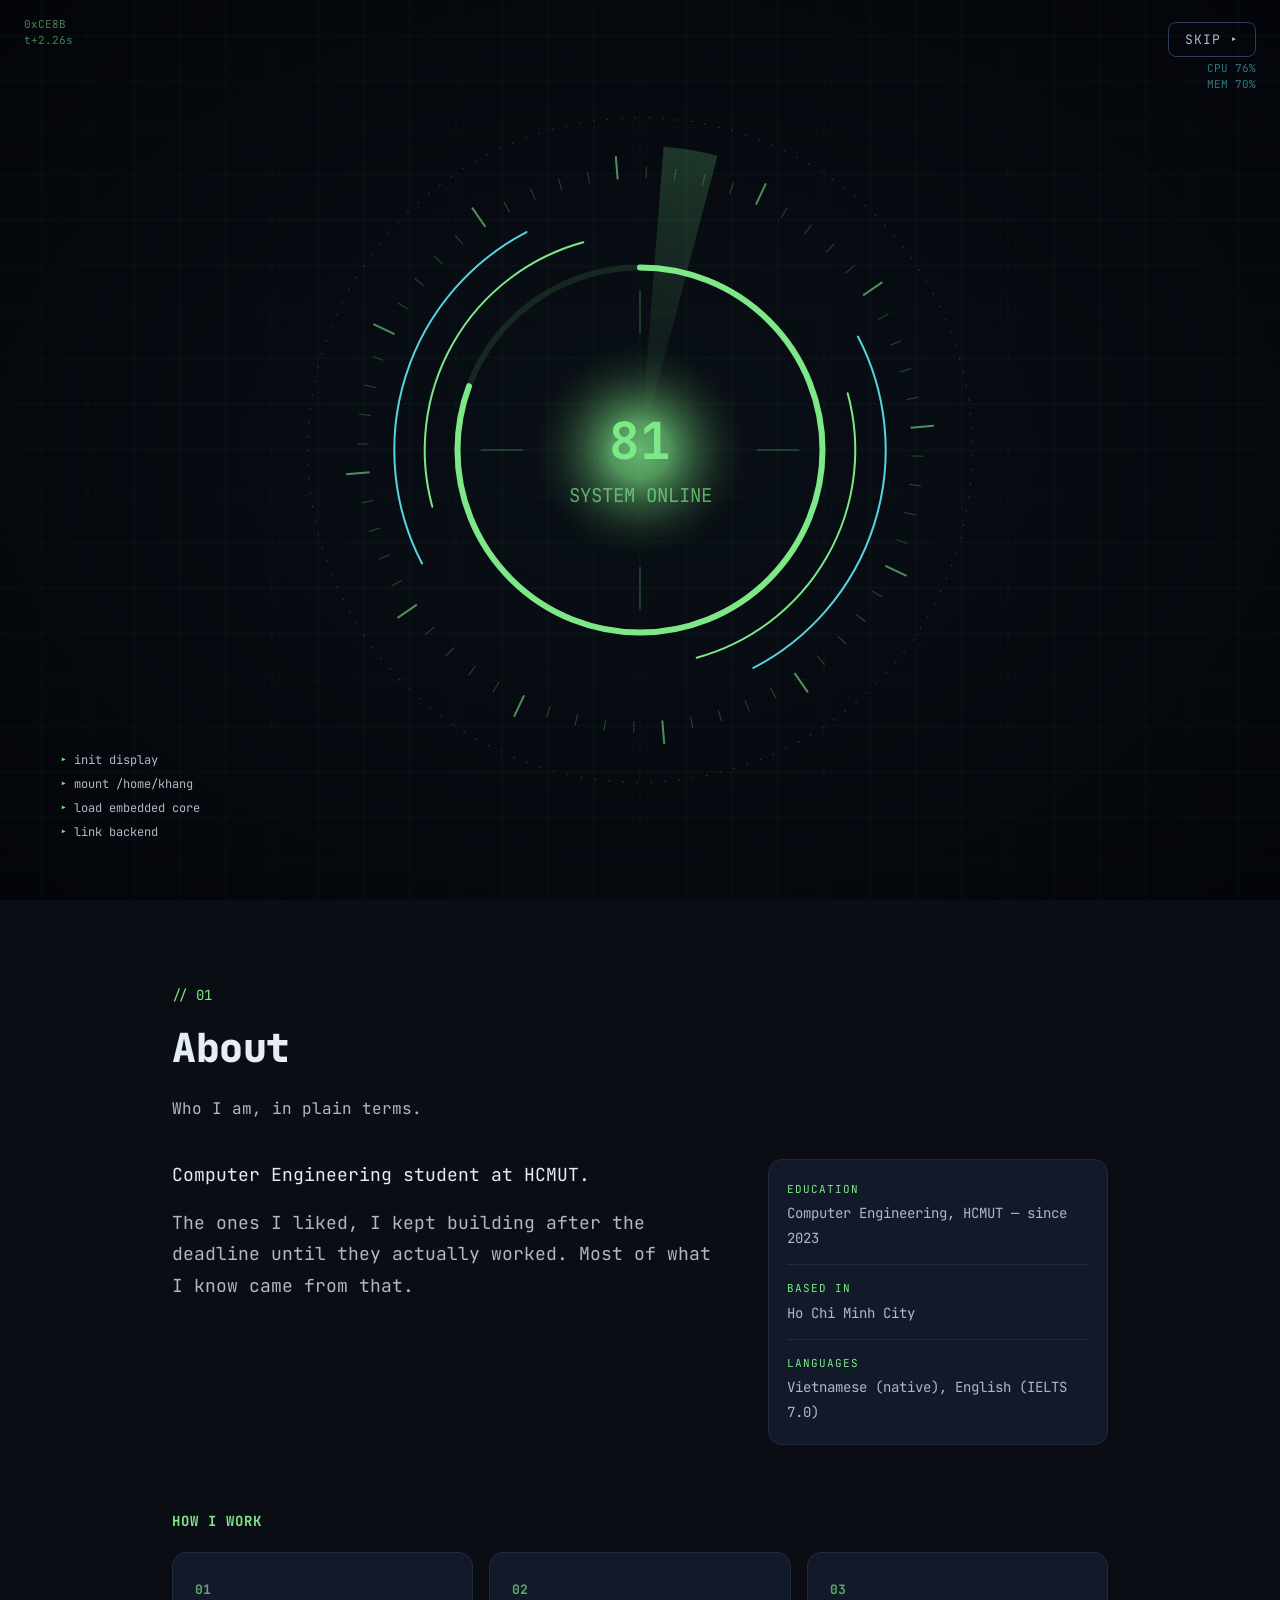
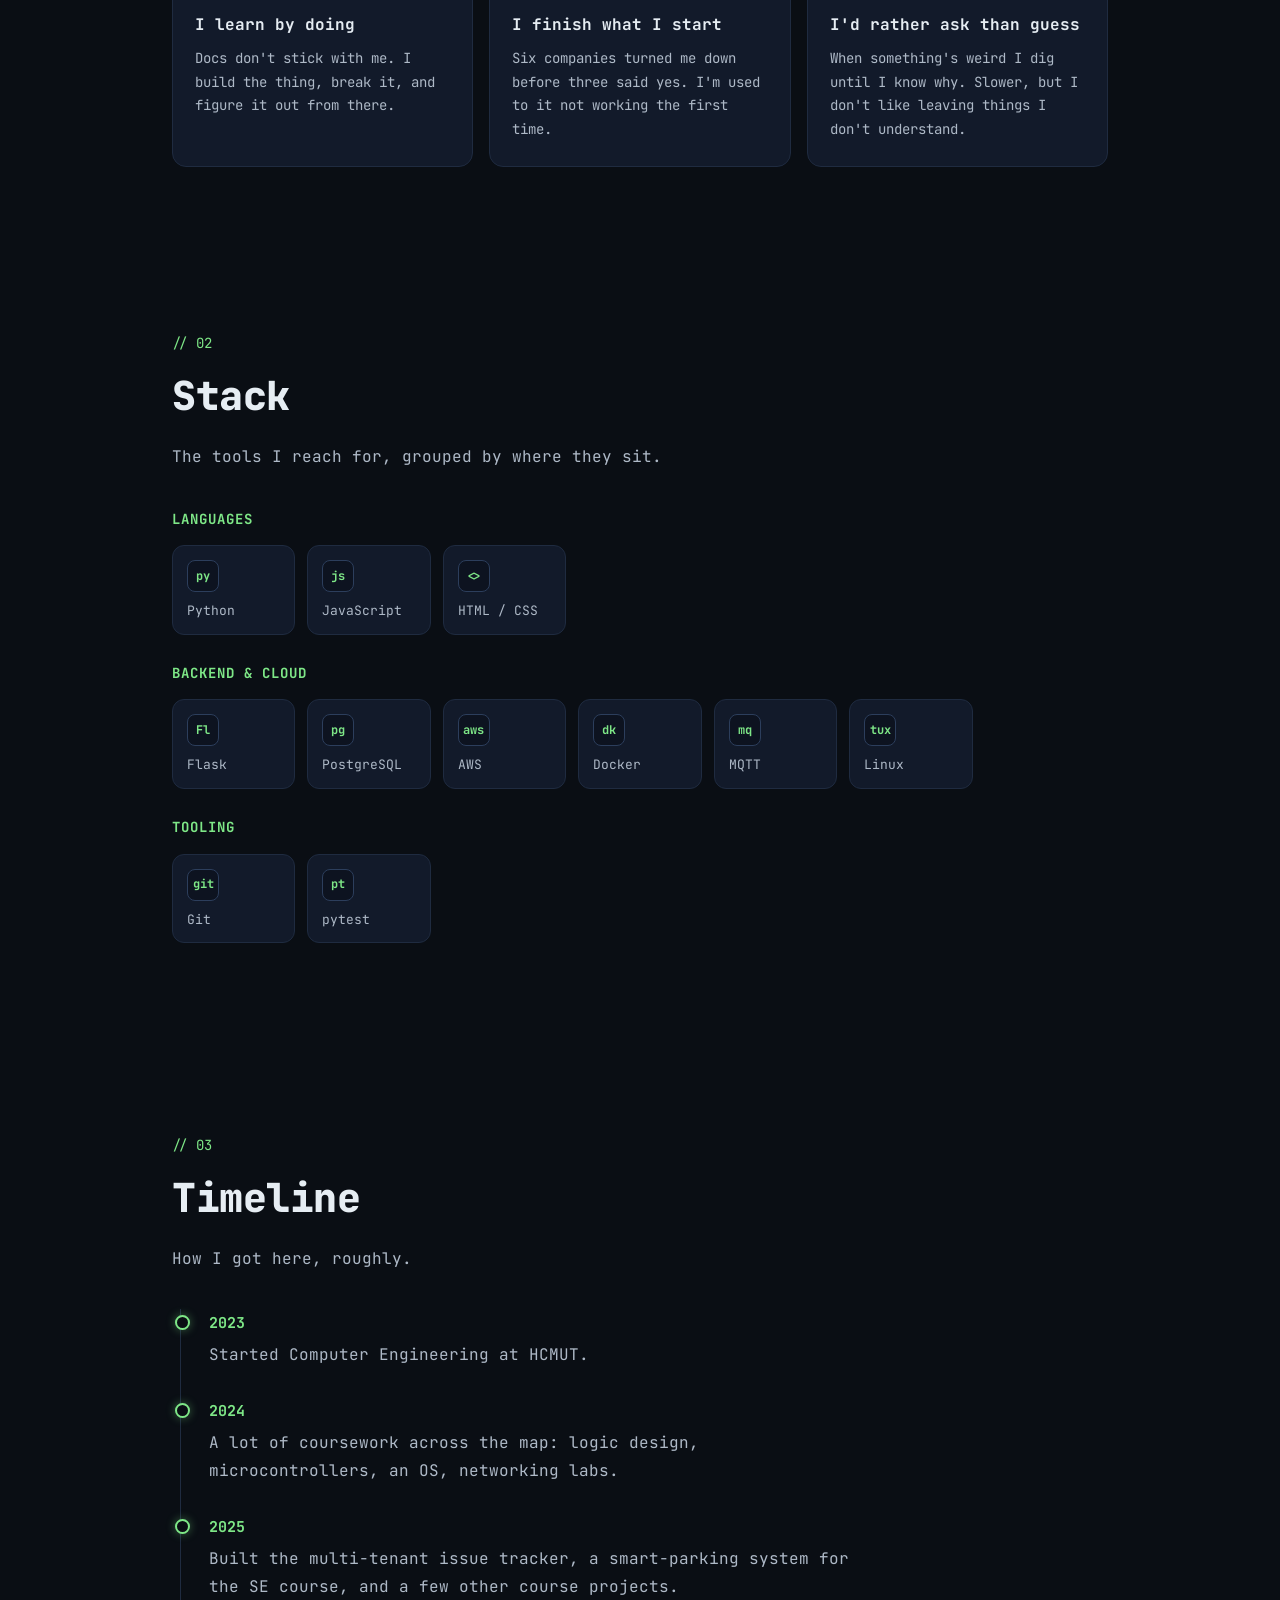
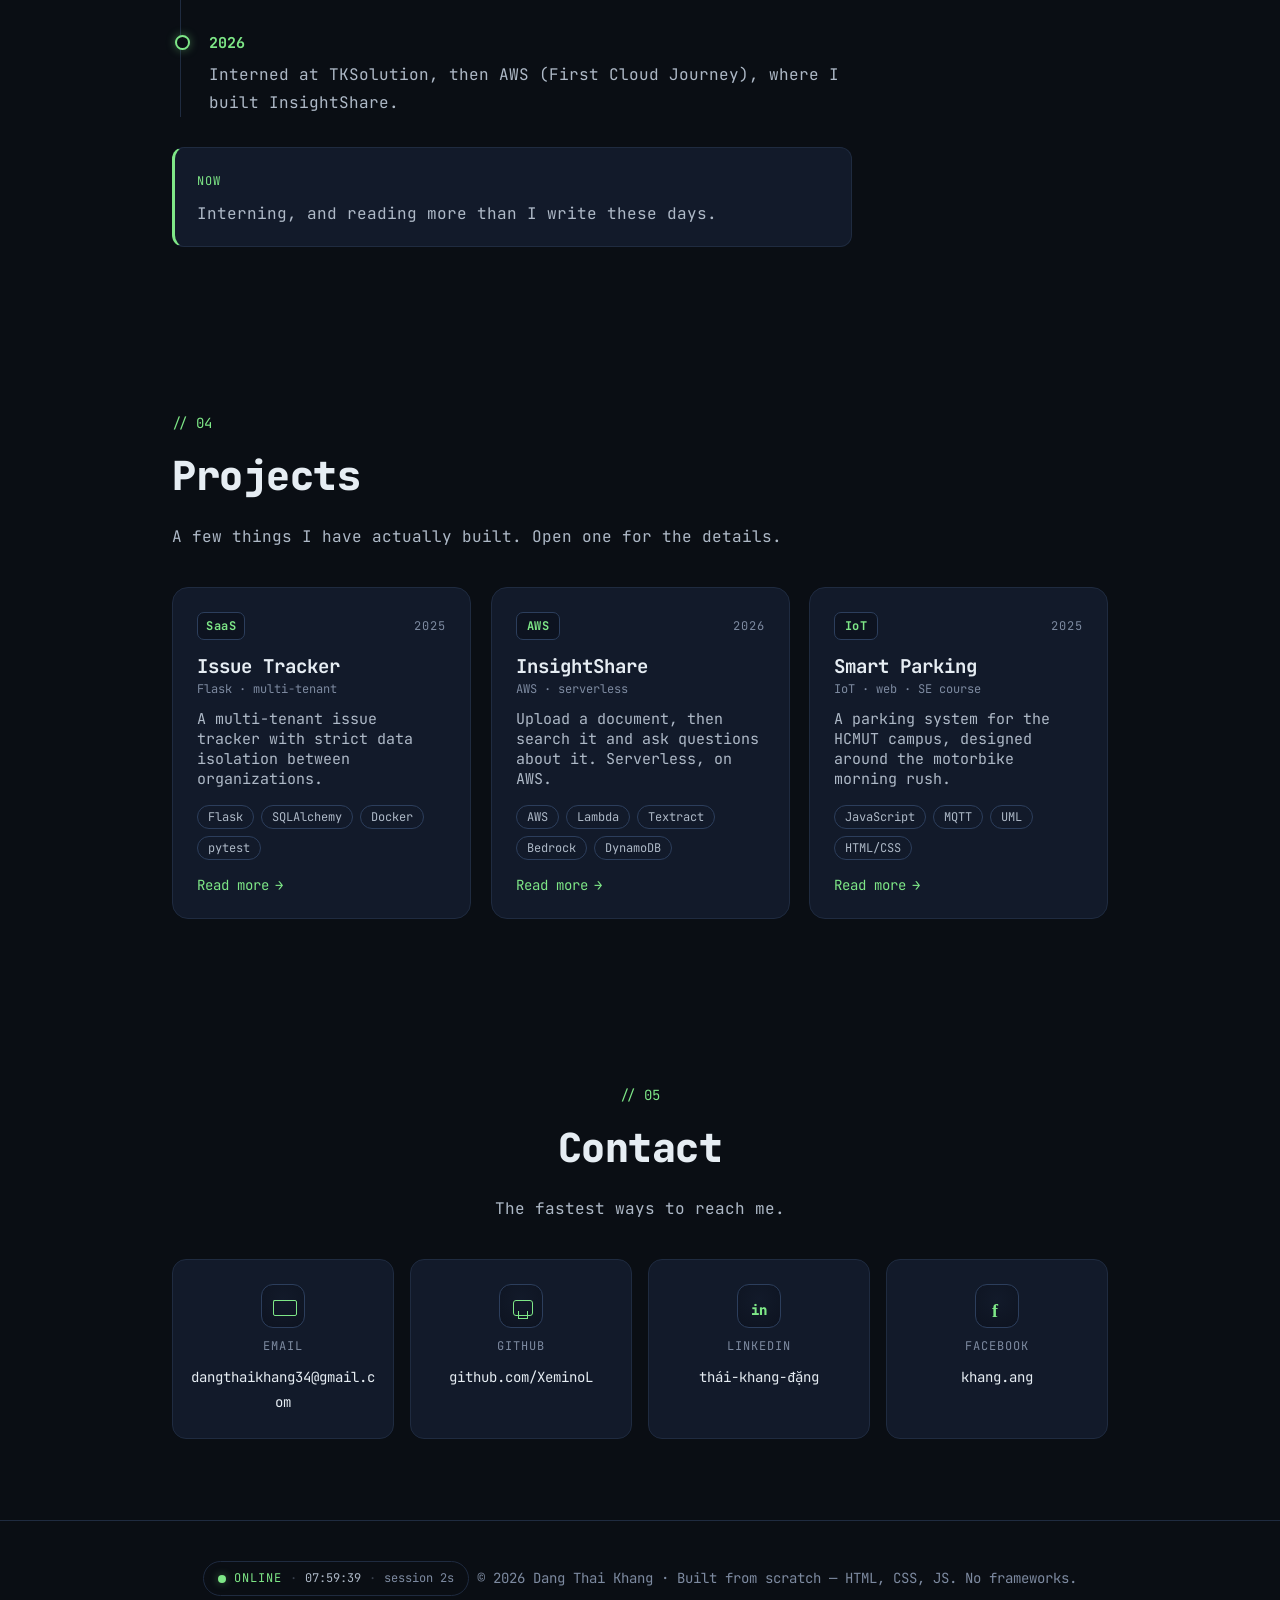
==== commit b1ba151e: "Replace the generic particle background with a faint self-running terminal" ====
--- a/index.html
+++ b/index.html
@@ -1182,55 +1182,121 @@
 })();
 
 /* =====================================================================
-   HERO — interactive particle network
+   HERO BACKGROUND — a faint terminal running itself behind the hero.
+   Lines type out, print output, scroll up and fade. Ties the background to who
+   I am instead of the generic particle-network every portfolio uses. Very low
+   opacity so it never fights the hero text.
    ===================================================================== */
 const particles = (() => {
   let raf = null; let bound = false; let running = false; let visible = true;
-  let pts = []; let cv = null; let ctx = null;
-  const mouse = { x: -999, y: -999 };
+  let cv = null; let ctx = null;
   const reduced = () => matchMedia('(prefers-reduced-motion: reduce)').matches;
   const accent = () => getComputedStyle(document.body).getPropertyValue('--green').trim() || '#7ee787';
+  const dim = () => getComputedStyle(document.body).getPropertyValue('--text-faint').trim() || '#7d8aa0';
+
+  // a scripted session: [prompt+command, ...output lines]
+  const SCRIPT = [
+    ['whoami', 'khang'],
+    ['cat focus.txt', 'building things, learning as I go'],
+    ['ls projects/', 'issue-tracker  insightshare  smart-parking'],
+    ['git log --oneline -1', 'keep going until it works'],
+    ['uptime', 'still here, still building'],
+    ['echo $NEXT', '...'],
+  ];
+  const ROW = 26;          // px between lines
+  let lines = [];          // {text, prompt, born}
+  let ci = 0;              // current script index
+  let typed = 0;           // chars typed of current command
+  let phase = 'type';      // type | output | wait
+  let tPhase = 0;
+
+  function reset() { lines = []; ci = 0; typed = 0; phase = 'type'; tPhase = 0; }
 
   function resize() {
     if (!cv) return;
     const r = cv.parentElement.getBoundingClientRect();
-    cv.width = r.width; cv.height = r.height;
-    const count = Math.min(70, Math.floor(r.width / 18));
-    pts = Array.from({ length: count }, (_, i) => ({
-      x: ((i * 9301 + 49297) % 233280) / 233280 * cv.width,
-      y: ((i * 49297 + 9301) % 233280) / 233280 * cv.height,
-      vx: ((((i * 7) % 10) - 5)) / 14, vy: ((((i * 13) % 10) - 5)) / 14,
-    }));
-  }
-
-  function draw() {
+    const dpr = Math.min(2, devicePixelRatio || 1);
+    cv.width = r.width * dpr; cv.height = r.height * dpr;
+    cv.style.width = `${r.width}px`; cv.style.height = `${r.height}px`;
+    ctx.setTransform(dpr, 0, 0, dpr, 0, 0);
+  }
+
+  let last = 0;
+  function draw(now) {
     if (!cv || !ctx) { running = false; return; }
-    const color = accent(); const still = reduced();
-    ctx.clearRect(0, 0, cv.width, cv.height);
-    pts.forEach((p) => {
-      if (!still) { p.x += p.vx; p.y += p.vy; }
-      if (p.x < 0 || p.x > cv.width) p.vx *= -1;
-      if (p.y < 0 || p.y > cv.height) p.vy *= -1;
-      const dm = Math.hypot(p.x - mouse.x, p.y - mouse.y);
-      if (dm < 120 && dm > 0.01) { p.x += (p.x - mouse.x) / dm * 0.8; p.y += (p.y - mouse.y) / dm * 0.8; }
-      ctx.fillStyle = color; ctx.globalAlpha = 0.7;
-      ctx.beginPath(); ctx.arc(p.x, p.y, 1.7, 0, 7); ctx.fill();
-    });
-    for (let i = 0; i < pts.length; i += 1) {
-      for (let j = i + 1; j < pts.length; j += 1) {
-        const d = Math.hypot(pts[i].x - pts[j].x, pts[i].y - pts[j].y);
-        if (d < 110) {
-          ctx.globalAlpha = (1 - d / 110) * 0.18; ctx.strokeStyle = color; ctx.lineWidth = 1;
-          ctx.beginPath(); ctx.moveTo(pts[i].x, pts[i].y); ctx.lineTo(pts[j].x, pts[j].y); ctx.stroke();
-        }
+    const w = cv.clientWidth; const h = cv.clientHeight;
+    const g = accent(); const d = dim();
+    ctx.clearRect(0, 0, w, h);
+    ctx.font = '13px "JetBrains Mono", ui-monospace, monospace';
+    ctx.textBaseline = 'top';
+
+    // advance the scripted session on a slow, human cadence
+    const dt = now - (last || now); last = now;
+    tPhase += dt;
+    const cur = SCRIPT[ci % SCRIPT.length];
+    if (phase === 'type') {
+      if (tPhase > 55) { tPhase = 0; typed += 1; }
+      if (typed >= cur[0].length) { phase = 'output'; tPhase = 0; }
+    } else if (phase === 'output') {
+      if (tPhase > 260) { lines.push({ prompt: false, text: cur[1] }); phase = 'wait'; tPhase = 0; }
+    } else if (phase === 'wait') {
+      if (tPhase > 1400) {
+        ci += 1; typed = 0; phase = 'type'; tPhase = 0;
+        lines.push({ prompt: true, text: SCRIPT[ci % SCRIPT.length][0] });
       }
     }
+    if (lines.length === 0) lines.push({ prompt: true, text: cur[0] });
+
+    // keep only what fits, oldest scroll off the top
+    const maxRows = Math.floor(h / ROW) + 1;
+    while (lines.length > maxRows) lines.shift();
+
+    // the line currently being typed lives at the bottom
+    const rendered = lines.slice();
+    if (phase === 'type') {
+      const partial = cur[0].slice(0, typed);
+      rendered[rendered.length - 1] = { prompt: true, text: partial, typing: true };
+    }
+
+    // sit in the empty right half on wide screens (clear of the hero text);
+    // fall back to the left margin on narrow screens
+    const x = w > 900 ? w * 0.56 : 28;
+    const yTop = Math.max(40, h / 2 - (rendered.length * ROW) / 2);
+    rendered.forEach((ln, i) => {
+      const y = yTop + i * ROW;
+      const fade = i < 3 ? 0.35 + i * 0.22 : 1;    // top lines fade as they scroll off
+      if (ln.prompt) {
+        ctx.globalAlpha = 0.24 * fade; ctx.fillStyle = g;
+        ctx.fillText('$', x, y);
+        ctx.globalAlpha = 0.19 * fade; ctx.fillStyle = d;
+        ctx.fillText(ln.text, x + 18, y);
+        if (ln.typing && Math.floor(now / 500) % 2 === 0) {
+          ctx.globalAlpha = 0.24 * fade; ctx.fillStyle = g;
+          ctx.fillText('▊', x + 18 + ctx.measureText(ln.text).width + 2, y);
+        }
+      } else {
+        ctx.globalAlpha = 0.16 * fade; ctx.fillStyle = d;
+        ctx.fillText(ln.text, x + 18, y);
+      }
+    });
     ctx.globalAlpha = 1;
     raf = requestAnimationFrame(draw);
   }
+
   function play() {
     if (running || !visible || document.hidden || !cv) return;
-    running = true; cancelAnimationFrame(raf); draw();
+    running = true;
+    if (reduced()) { drawStatic(); return; }   // no animation: draw one frame
+    last = 0; cancelAnimationFrame(raf); raf = requestAnimationFrame(draw);
+  }
+  function drawStatic() {
+    // reduced-motion: a couple of faint static lines, no typing loop
+    const w = cv.clientWidth; ctx.clearRect(0, 0, w, cv.clientHeight);
+    ctx.font = '13px "JetBrains Mono", ui-monospace, monospace'; ctx.textBaseline = 'top';
+    const x = w > 900 ? w * 0.56 : 28; const y = cv.clientHeight / 2 - 13;
+    ctx.globalAlpha = 0.22; ctx.fillStyle = accent();
+    ctx.fillText('$ whoami', x, y); ctx.globalAlpha = 0.16; ctx.fillStyle = dim();
+    ctx.fillText('khang', x + 18, y + 26); ctx.globalAlpha = 1;
   }
   function pause() { running = false; cancelAnimationFrame(raf); }
 
@@ -1238,20 +1304,14 @@
     cv = $('#particles'); // re-query every render so we never hold a detached canvas
     if (!cv) return;
     ctx = cv.getContext('2d');
-    resize();
+    reset(); resize();
     if (!bound) {
-      const home = $('#home');
       addEventListener('resize', resize, { passive: true });
-      home.addEventListener('pointermove', (e) => {
-        if (!cv) return;
-        const r = cv.getBoundingClientRect(); mouse.x = e.clientX - r.left; mouse.y = e.clientY - r.top;
-      });
-      home.addEventListener('pointerleave', () => { mouse.x = -999; mouse.y = -999; });
       if ('IntersectionObserver' in window) {
         new IntersectionObserver((es) => {
           visible = es[0].isIntersecting;
           if (visible) play(); else pause();
-        }, { threshold: 0 }).observe(home);
+        }, { threshold: 0 }).observe($('#home'));
       }
       addEventListener('visibilitychange', () => { if (document.hidden) pause(); else play(); });
       bound = true;
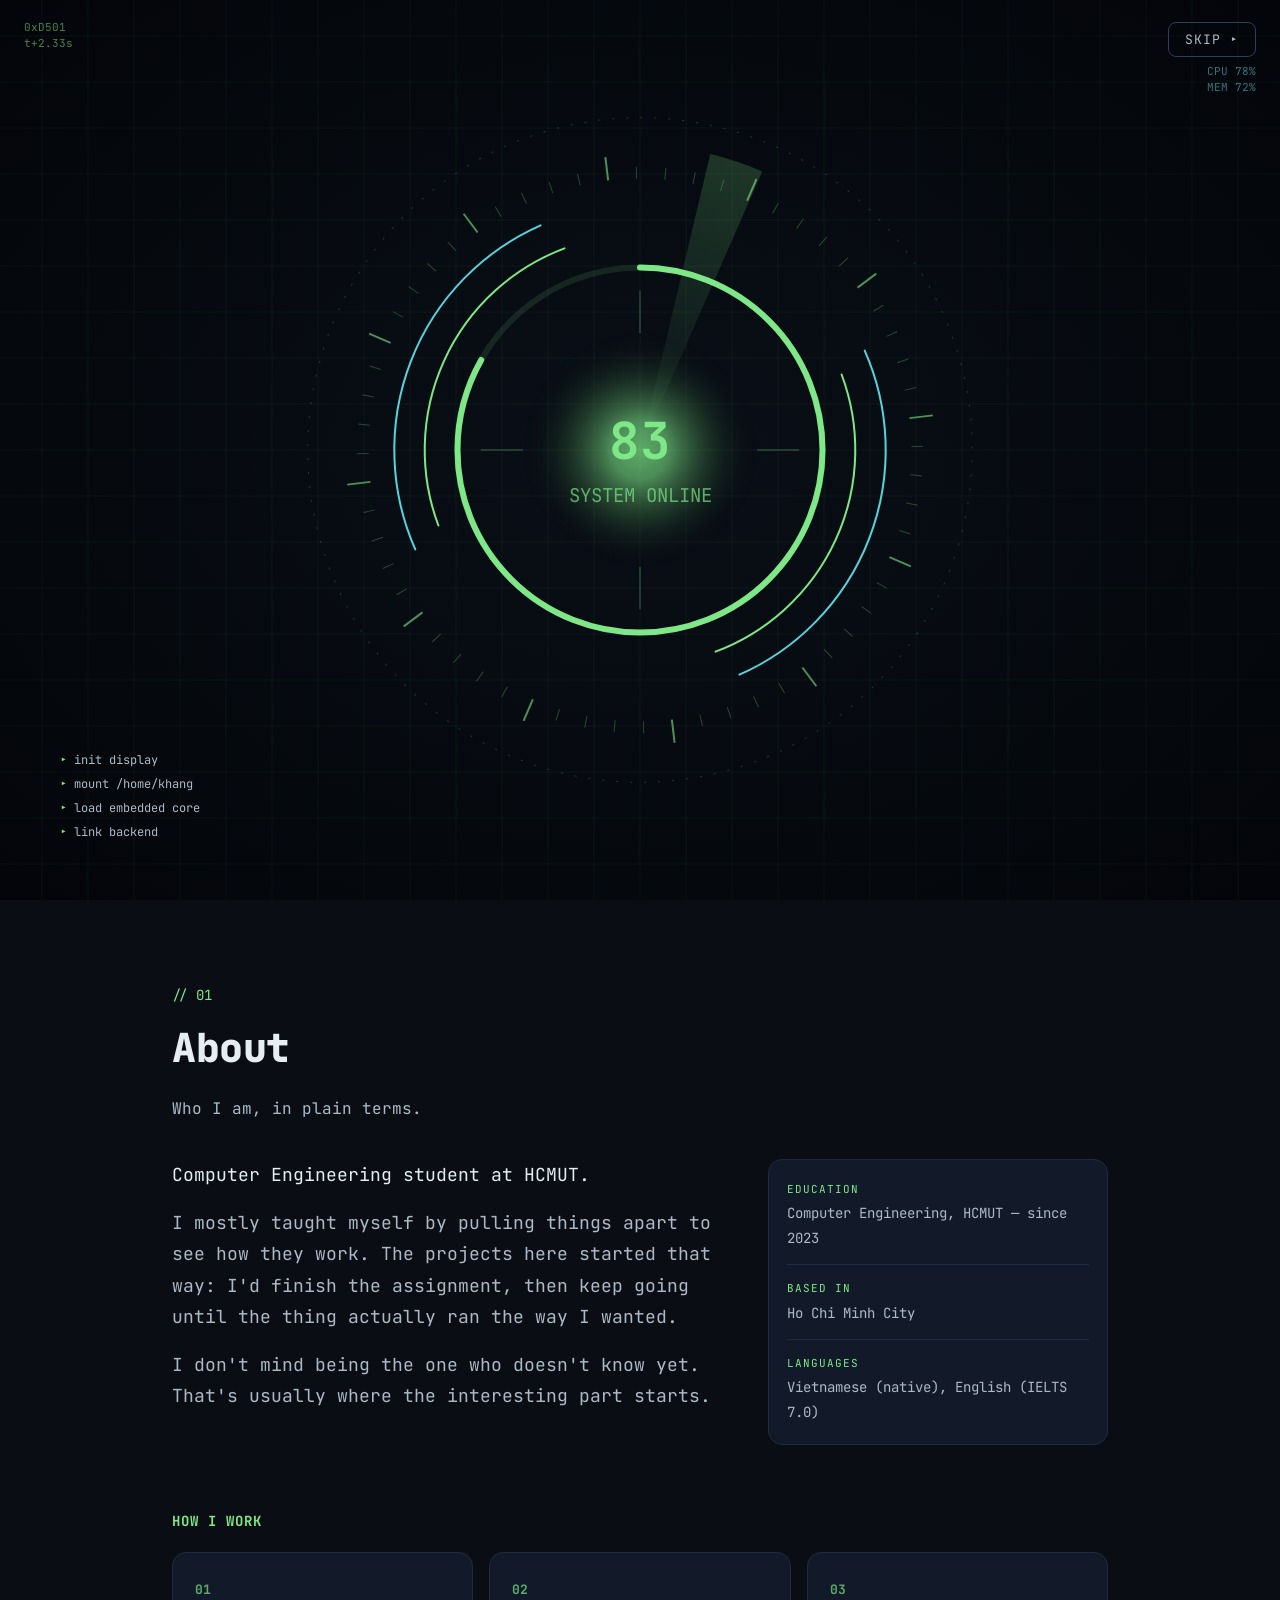
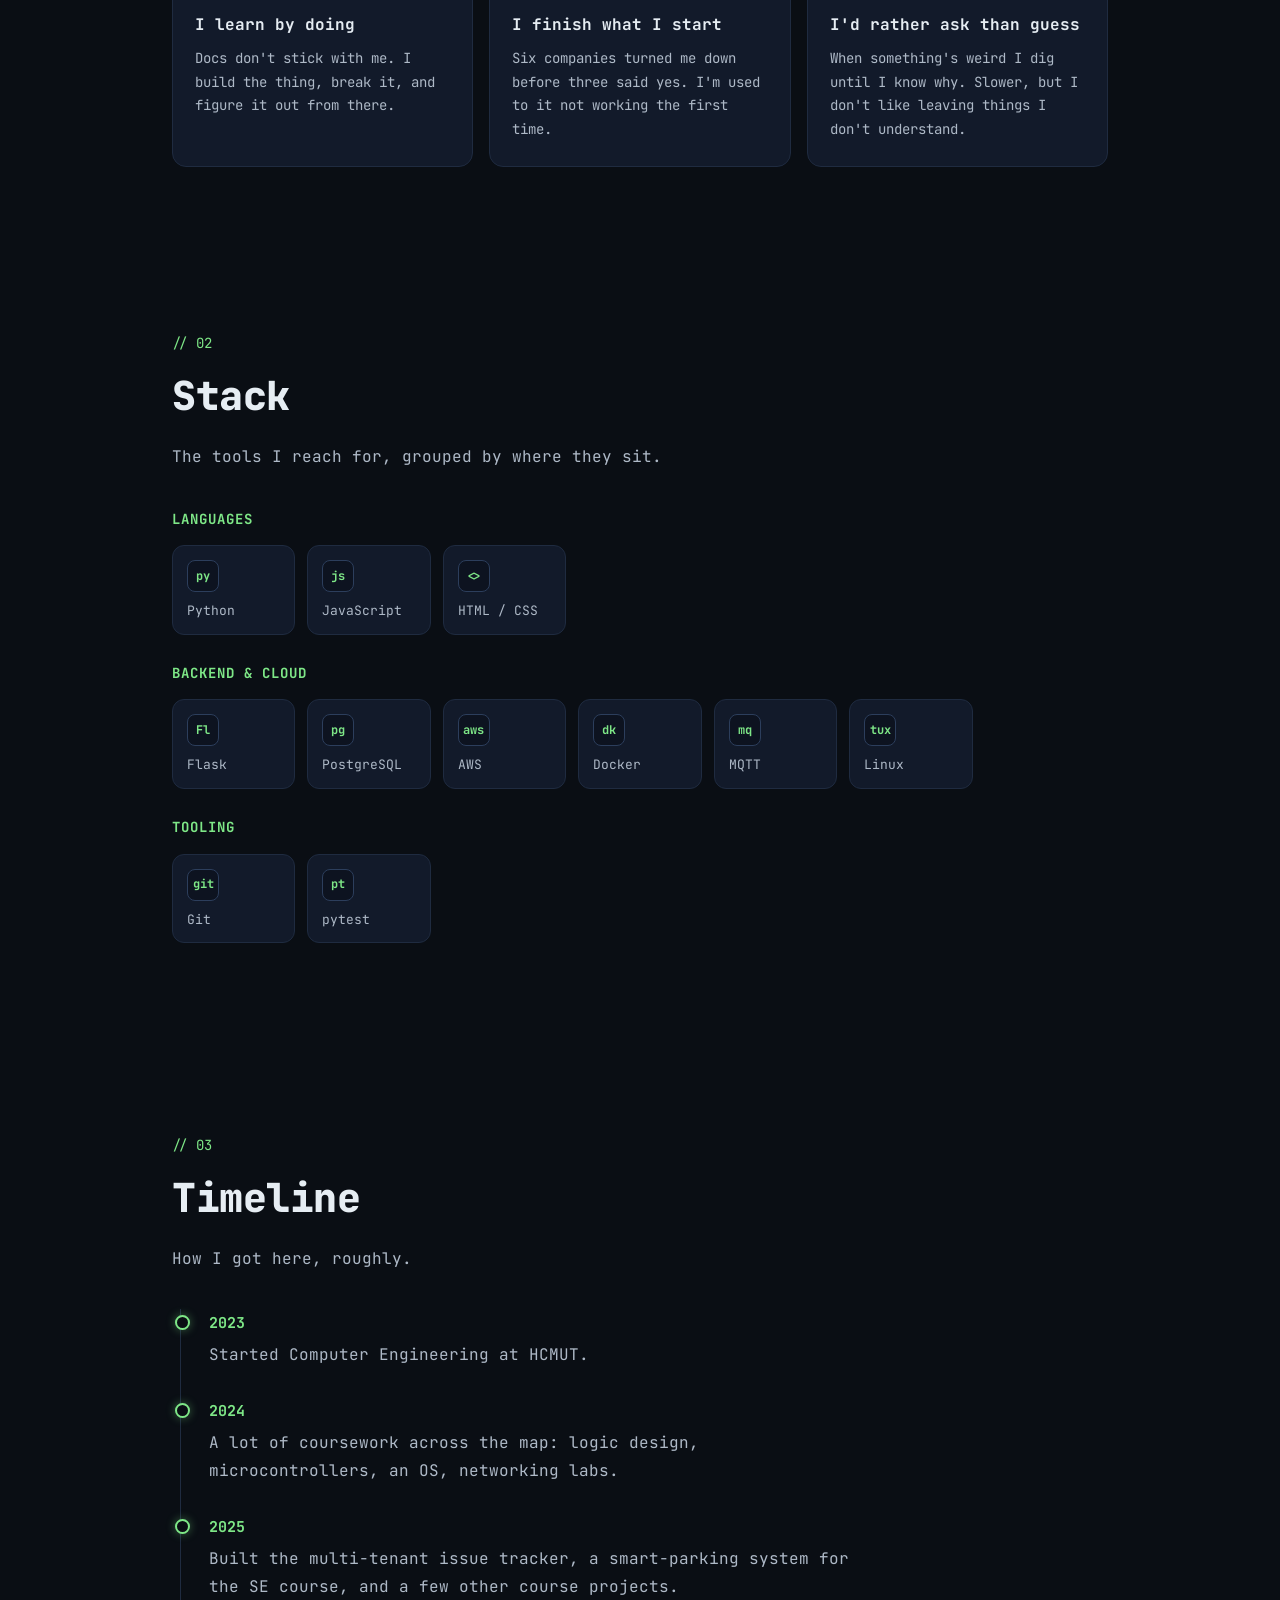
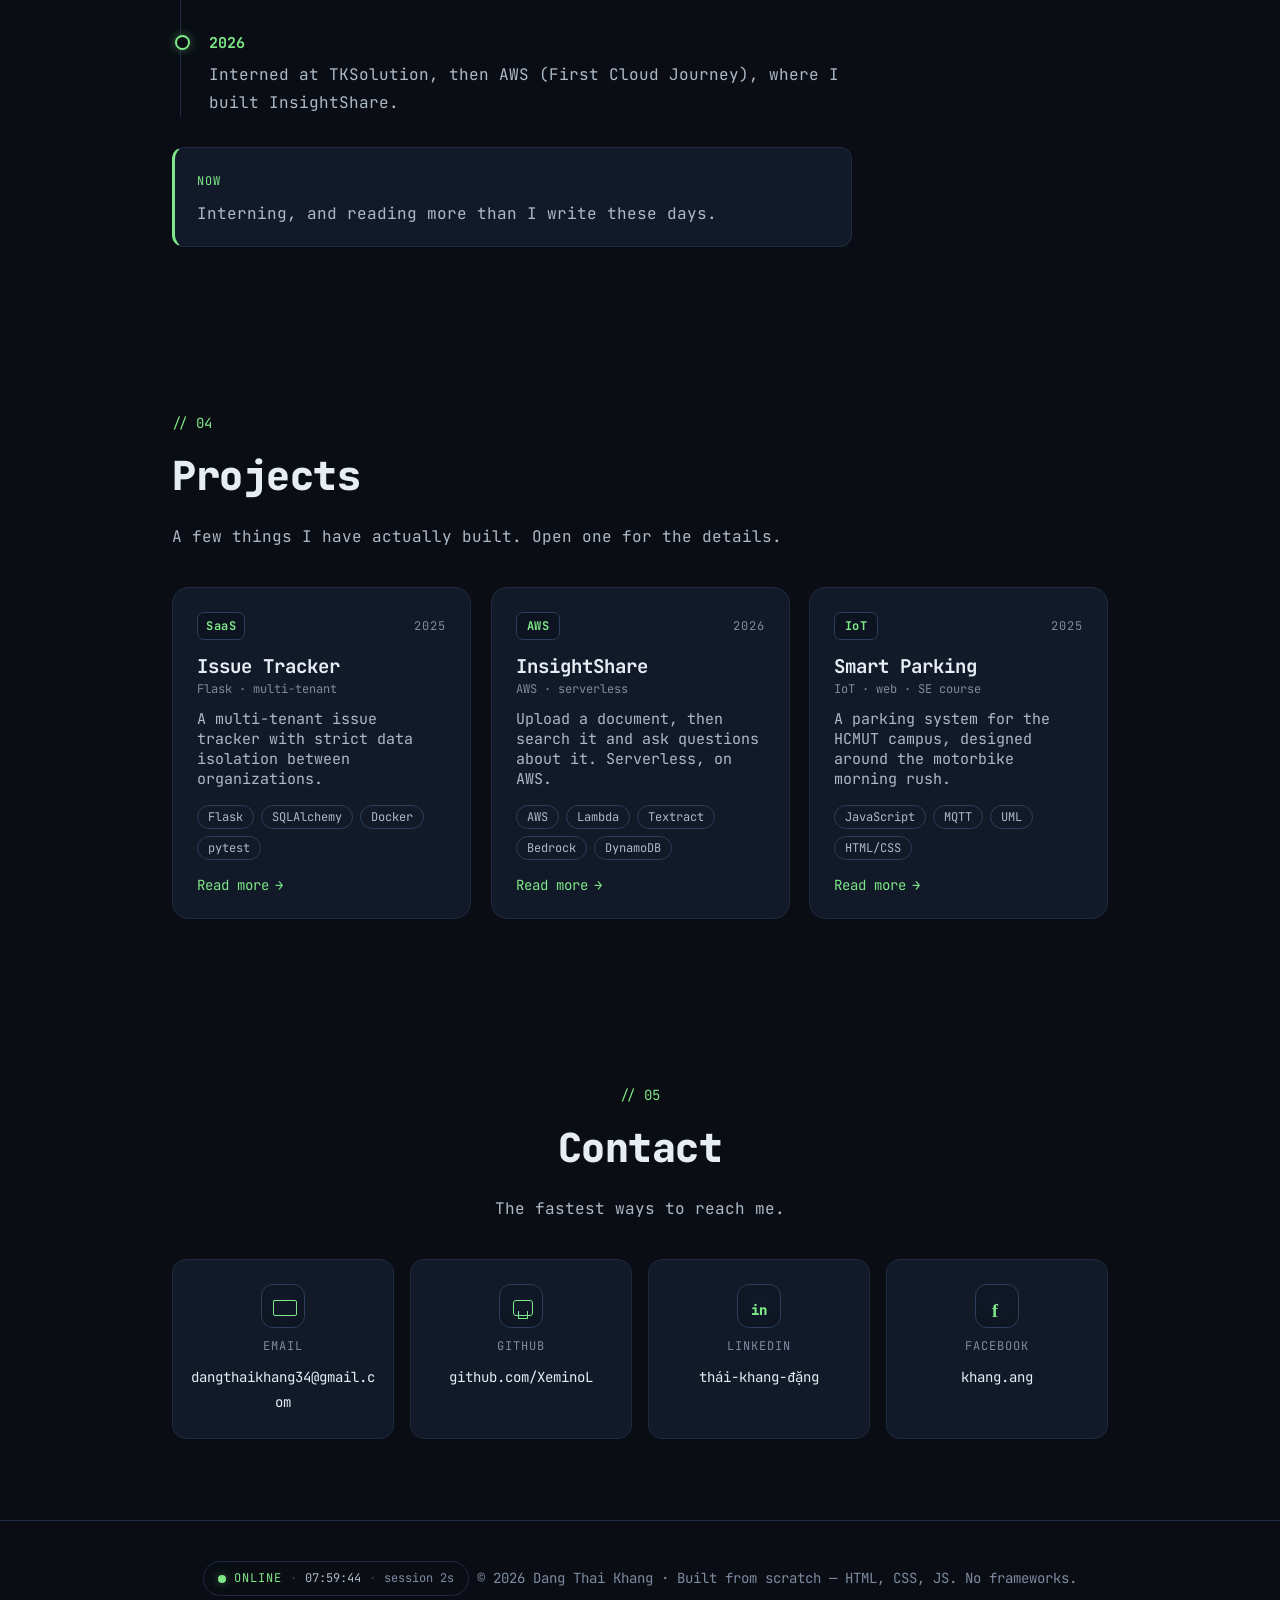
==== commit c30eb8b5: "Give About some depth: how I learn, and being okay not knowing yet" ====
--- a/index.html
+++ b/index.html
@@ -644,11 +644,13 @@
 const ABOUT = {
   en: [
     "Computer Engineering student at HCMUT.",
-    "The ones I liked, I kept building after the deadline until they actually worked. Most of what I know came from that.",
+    "I mostly taught myself by pulling things apart to see how they work. The projects here started that way: I'd finish the assignment, then keep going until the thing actually ran the way I wanted.",
+    "I don't mind being the one who doesn't know yet. That's usually where the interesting part starts.",
   ],
   vi: [
     "Sinh viên Kỹ thuật Máy tính ở Bách Khoa.",
-    "Cái nào thích thì mình làm tiếp sau hạn nộp cho tới khi nó chạy thật. Phần lớn thứ mình biết đến từ đó.",
+    "Phần lớn mình tự học bằng cách tháo mọi thứ ra xem nó chạy thế nào. Mấy project ở đây bắt đầu vậy: xong bài rồi mình làm tiếp cho tới khi nó chạy đúng ý.",
+    "Mình không ngại là người chưa biết. Đó thường là chỗ phần thú vị bắt đầu.",
   ],
 };
 
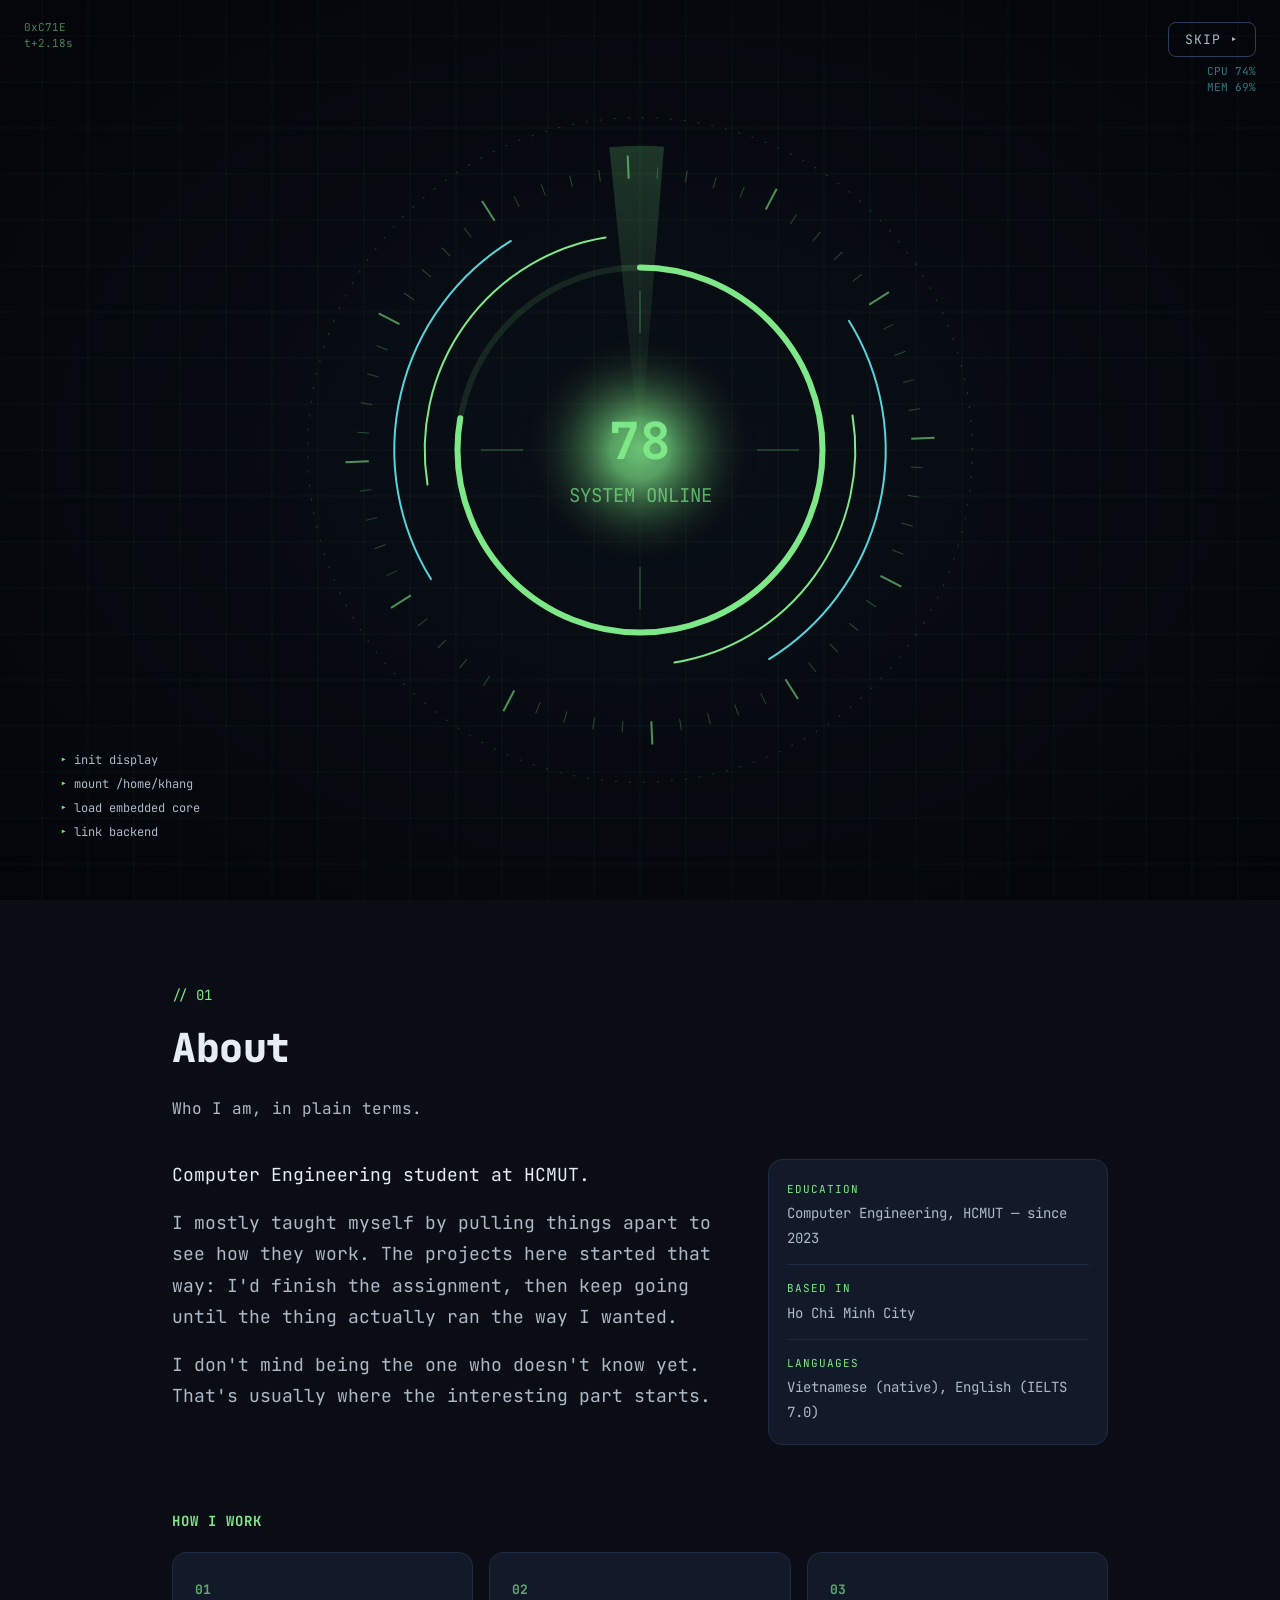
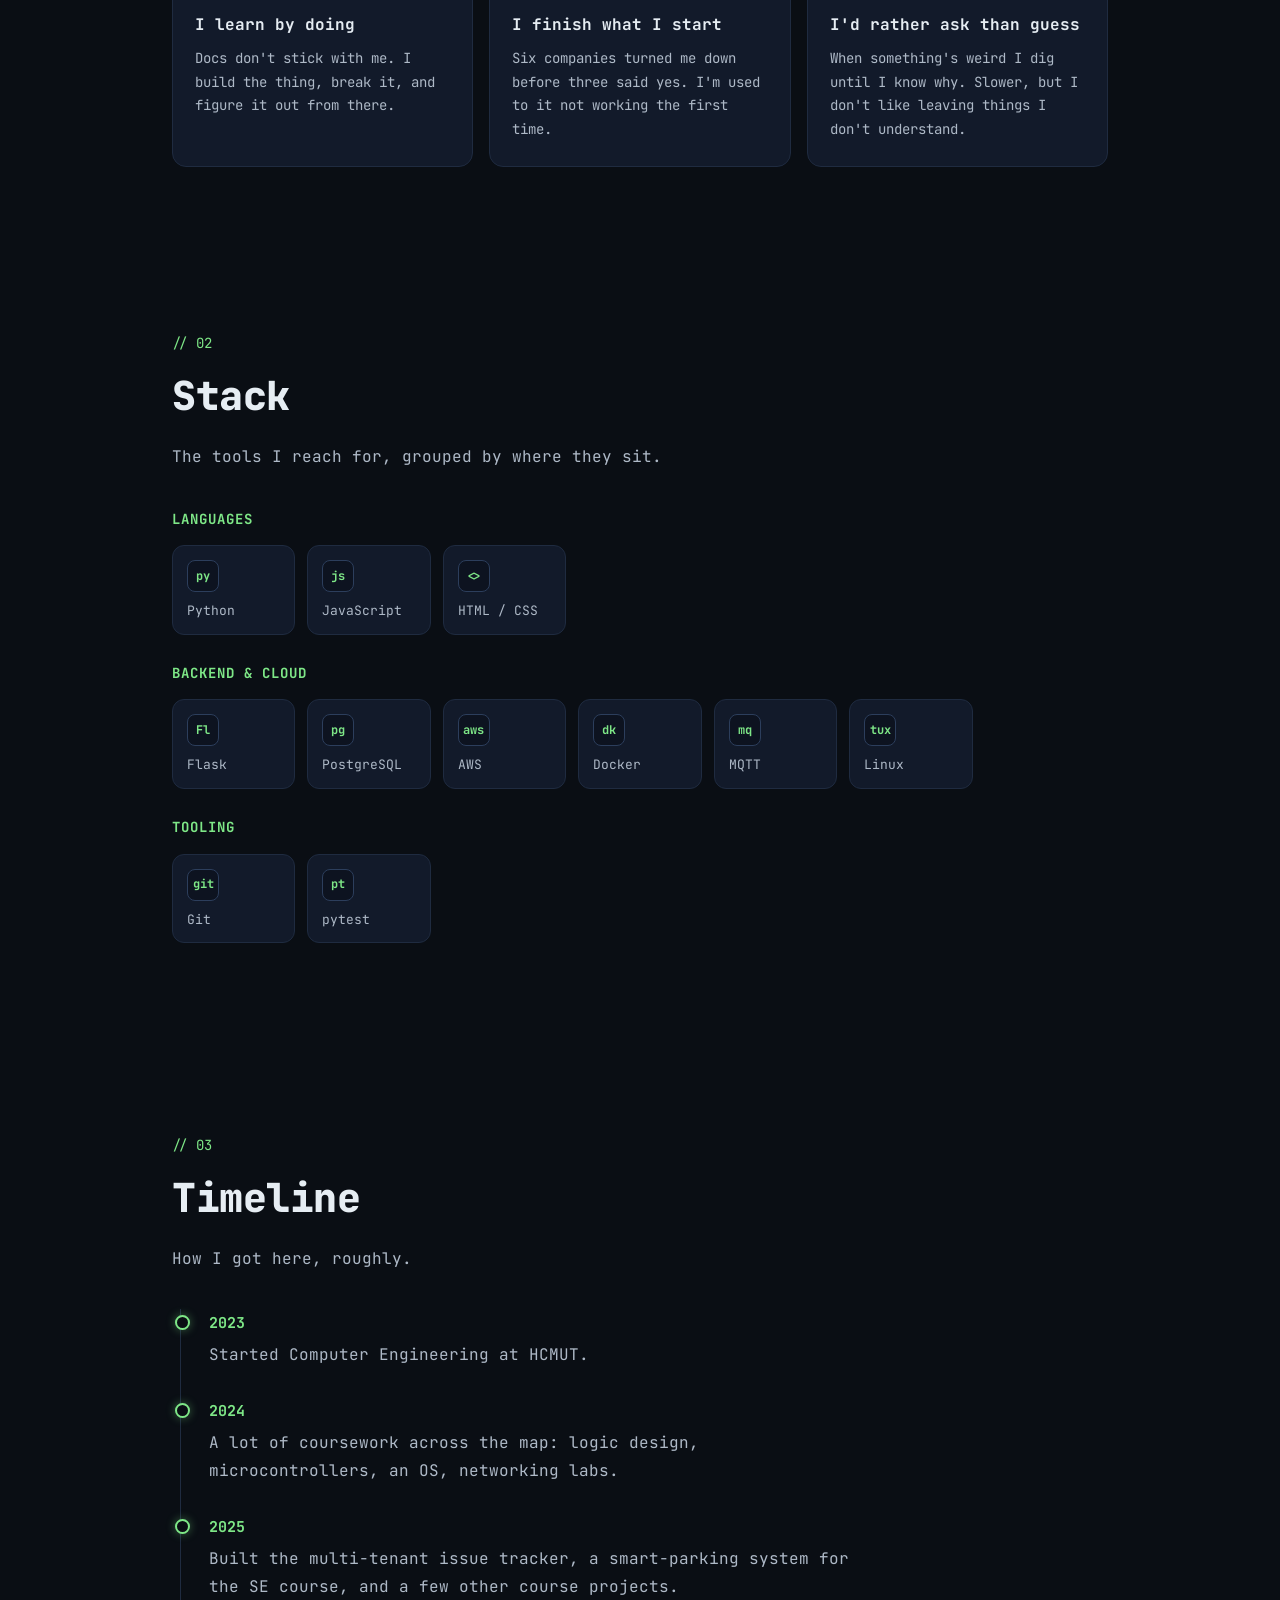
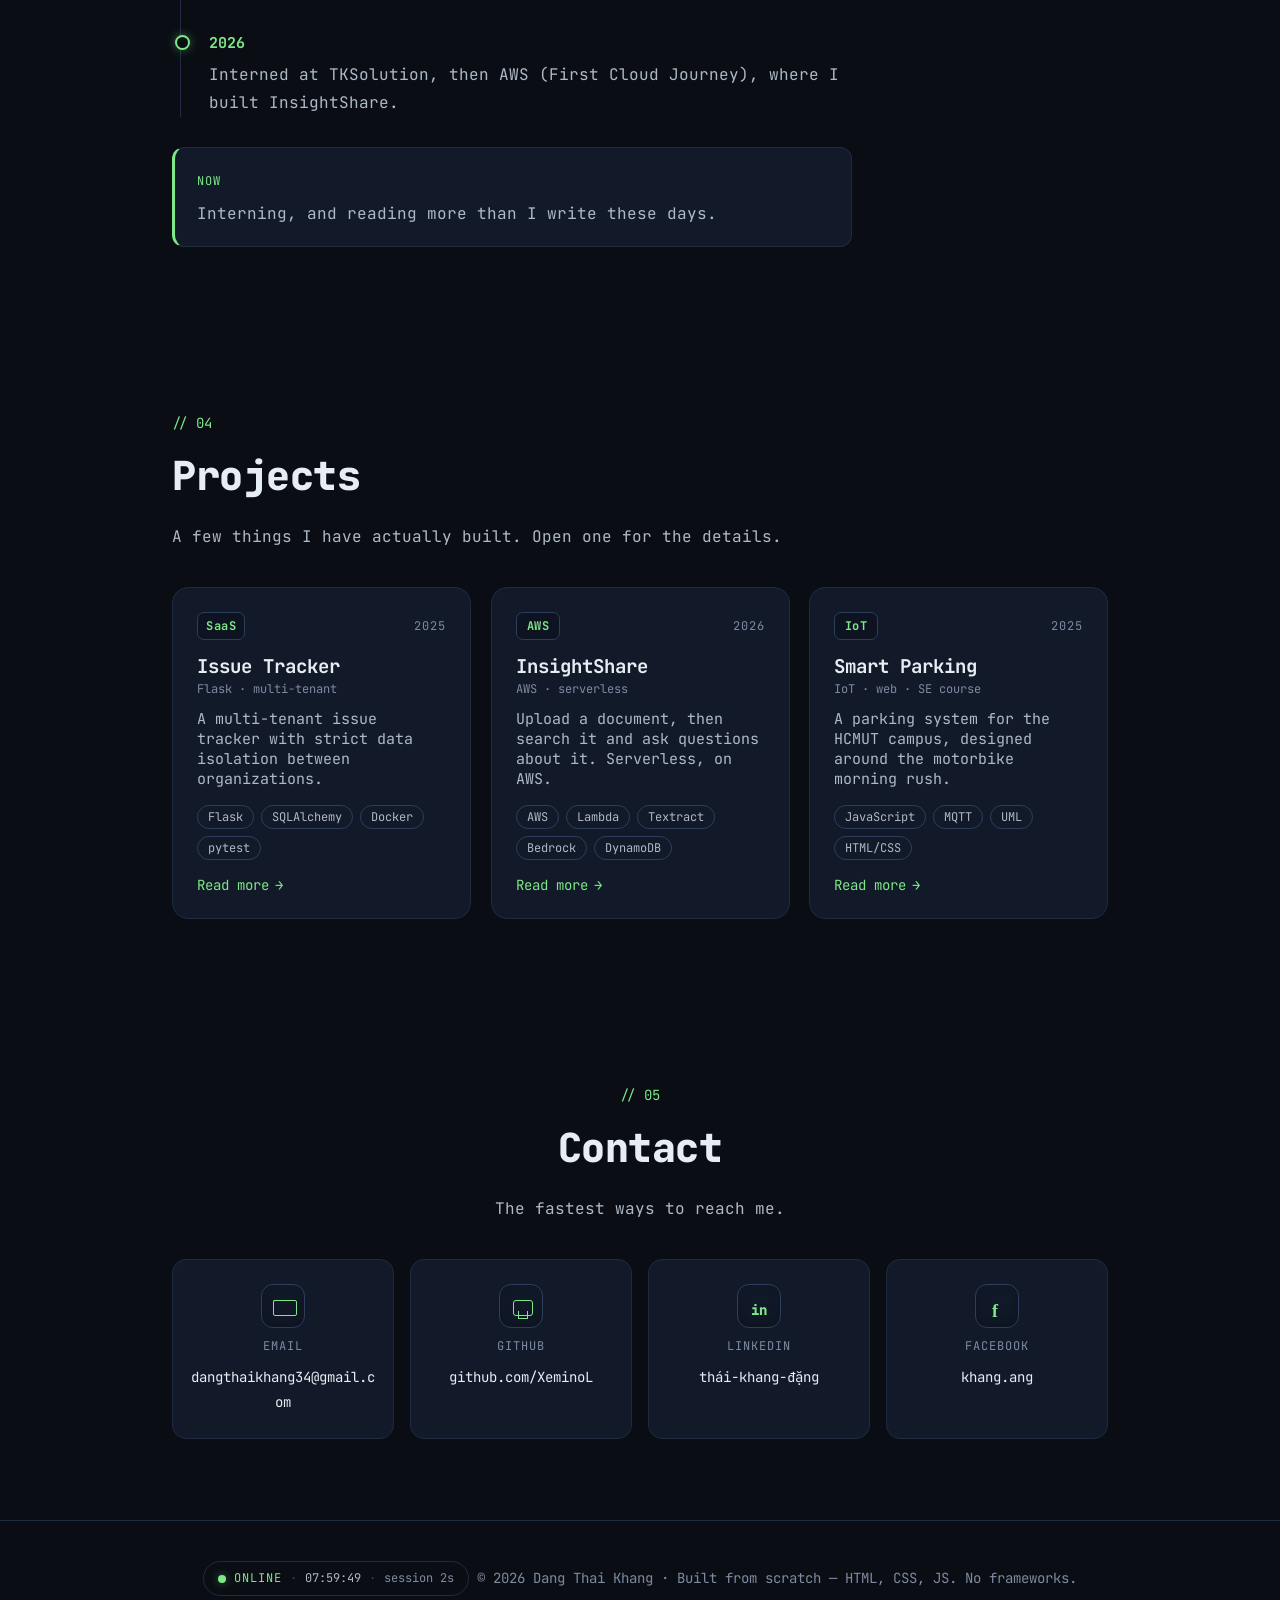
==== commit 872a6133: "Let the decorative animations run even under reduced-motion (kept gentle)" ====
--- a/index.html
+++ b/index.html
@@ -74,10 +74,8 @@
   background: repeating-linear-gradient(rgba(255, 184, 77, 0.05) 0 1px, transparent 1px 3px);
   mix-blend-mode: overlay;
 }
-@media (prefers-reduced-motion: no-preference) {
-  body.amber { animation: crtflicker 6s infinite; }
-  @keyframes crtflicker { 0%, 96%, 100% { filter: none; } 98% { filter: brightness(1.08); } }
-}
+body.amber { animation: crtflicker 6s infinite; }
+@keyframes crtflicker { 0%, 96%, 100% { filter: none; } 98% { filter: brightness(1.08); } }
 
 /* ===== GLITCH EGG (amber CRT) — a rare horror-.exe flicker, then a faint
    sigil blinks into a corner for a few seconds; click it to flip amber CRT. ===== */
@@ -308,9 +306,7 @@
 .np-logo::after { height: 8px; }
 .np-logo.playing::before, .np-logo.playing::after { animation: eq 0.9s ease-in-out infinite; }
 .np-logo.playing::before { animation-delay: 0.15s; }
-@media (prefers-reduced-motion: no-preference) {
-  @keyframes eq { 0%,100%{height:5px;} 50%{height:16px;} }
-}
+@keyframes eq { 0%,100%{height:5px;} 50%{height:16px;} }
 
 /* ===== SPOTIFY popup ===== */
 .sp-popup { position: fixed; inset: 0; z-index: 1300; display: grid; place-items: start center; padding-top: 80px; background: rgba(5,8,13,0.6); backdrop-filter: blur(6px); -webkit-backdrop-filter: blur(6px); opacity: 0; pointer-events: none; transition: opacity 0.25s var(--ease); }
@@ -380,11 +376,8 @@
 /* ===== footer + status ===== */
 footer { text-align: center; padding: 40px 16px; border-top: 1px solid var(--border); color: var(--text-faint); font-size: 14px; position: relative; z-index: 1; }
 .status-bar { display: inline-flex; align-items: center; gap: 8px; font-size: 12px; color: var(--text-faint); margin-bottom: 14px; padding: 6px 14px; border: 1px solid var(--border); border-radius: 20px; }
-.status-bar .st-dot { width: 8px; height: 8px; border-radius: 50%; background: var(--green); box-shadow: 0 0 8px var(--glow); }
-@media (prefers-reduced-motion: no-preference) {
-  .status-bar .st-dot { animation: stPulse 3.5s ease-in-out infinite; }
-  @keyframes stPulse { 0%,100%{opacity:1;} 50%{opacity:0.72;} }
-}
+.status-bar .st-dot { width: 8px; height: 8px; border-radius: 50%; background: var(--green); box-shadow: 0 0 8px var(--glow); animation: stPulse 3.5s ease-in-out infinite; }
+@keyframes stPulse { 0%,100%{opacity:1;} 50%{opacity:0.72;} }
 .status-bar .st-label { color: var(--green); letter-spacing: 1px; }
 .status-bar .st-sep { opacity: 0.4; }
 #stClock { color: var(--text-dim); }
@@ -1192,7 +1185,6 @@
 const particles = (() => {
   let raf = null; let bound = false; let running = false; let visible = true;
   let cv = null; let ctx = null;
-  const reduced = () => matchMedia('(prefers-reduced-motion: reduce)').matches;
   const accent = () => getComputedStyle(document.body).getPropertyValue('--green').trim() || '#7ee787';
   const dim = () => getComputedStyle(document.body).getPropertyValue('--text-faint').trim() || '#7d8aa0';
 
@@ -1286,19 +1278,9 @@
   }
 
   function play() {
+    // types slowly and doesn't jump, so it runs even under reduced-motion
     if (running || !visible || document.hidden || !cv) return;
-    running = true;
-    if (reduced()) { drawStatic(); return; }   // no animation: draw one frame
-    last = 0; cancelAnimationFrame(raf); raf = requestAnimationFrame(draw);
-  }
-  function drawStatic() {
-    // reduced-motion: a couple of faint static lines, no typing loop
-    const w = cv.clientWidth; ctx.clearRect(0, 0, w, cv.clientHeight);
-    ctx.font = '13px "JetBrains Mono", ui-monospace, monospace'; ctx.textBaseline = 'top';
-    const x = w > 900 ? w * 0.56 : 28; const y = cv.clientHeight / 2 - 13;
-    ctx.globalAlpha = 0.22; ctx.fillStyle = accent();
-    ctx.fillText('$ whoami', x, y); ctx.globalAlpha = 0.16; ctx.fillStyle = dim();
-    ctx.fillText('khang', x + 18, y + 26); ctx.globalAlpha = 1;
+    running = true; last = 0; cancelAnimationFrame(raf); raf = requestAnimationFrame(draw);
   }
   function pause() { running = false; cancelAnimationFrame(raf); }
 
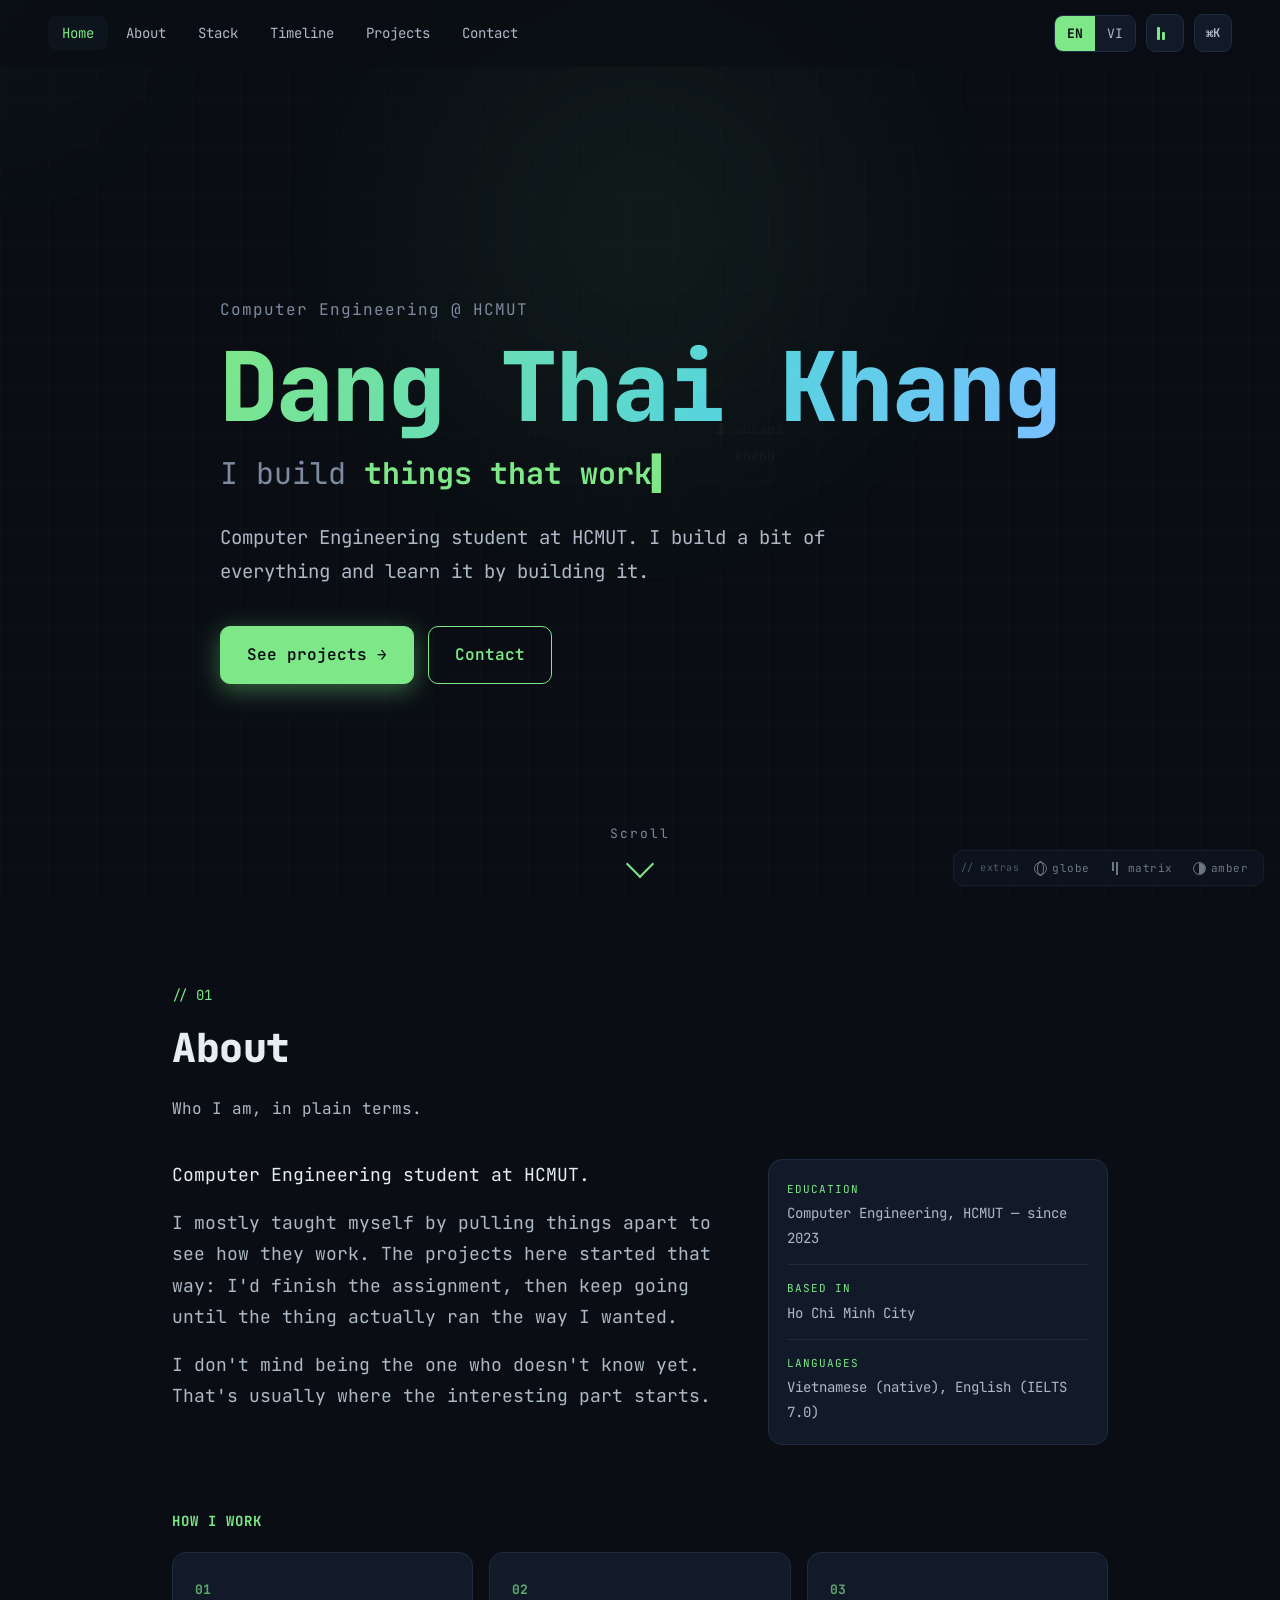
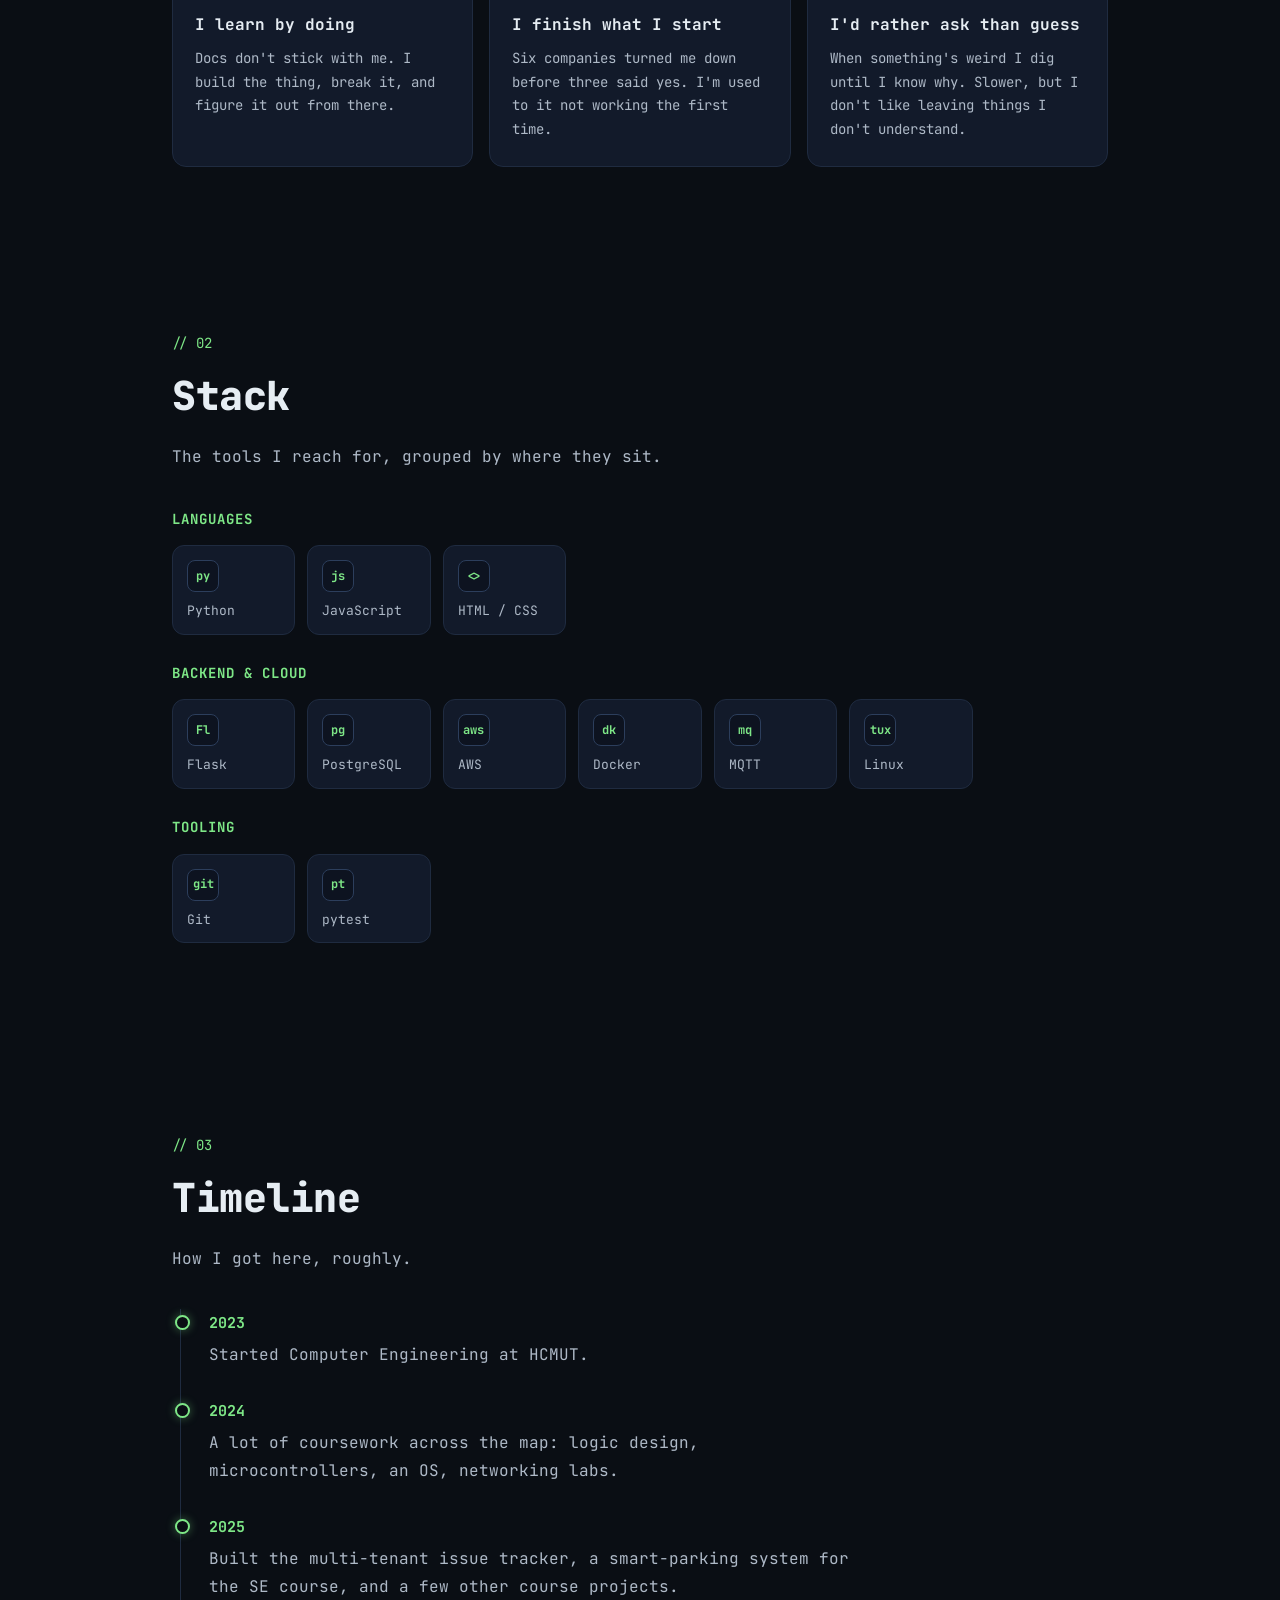
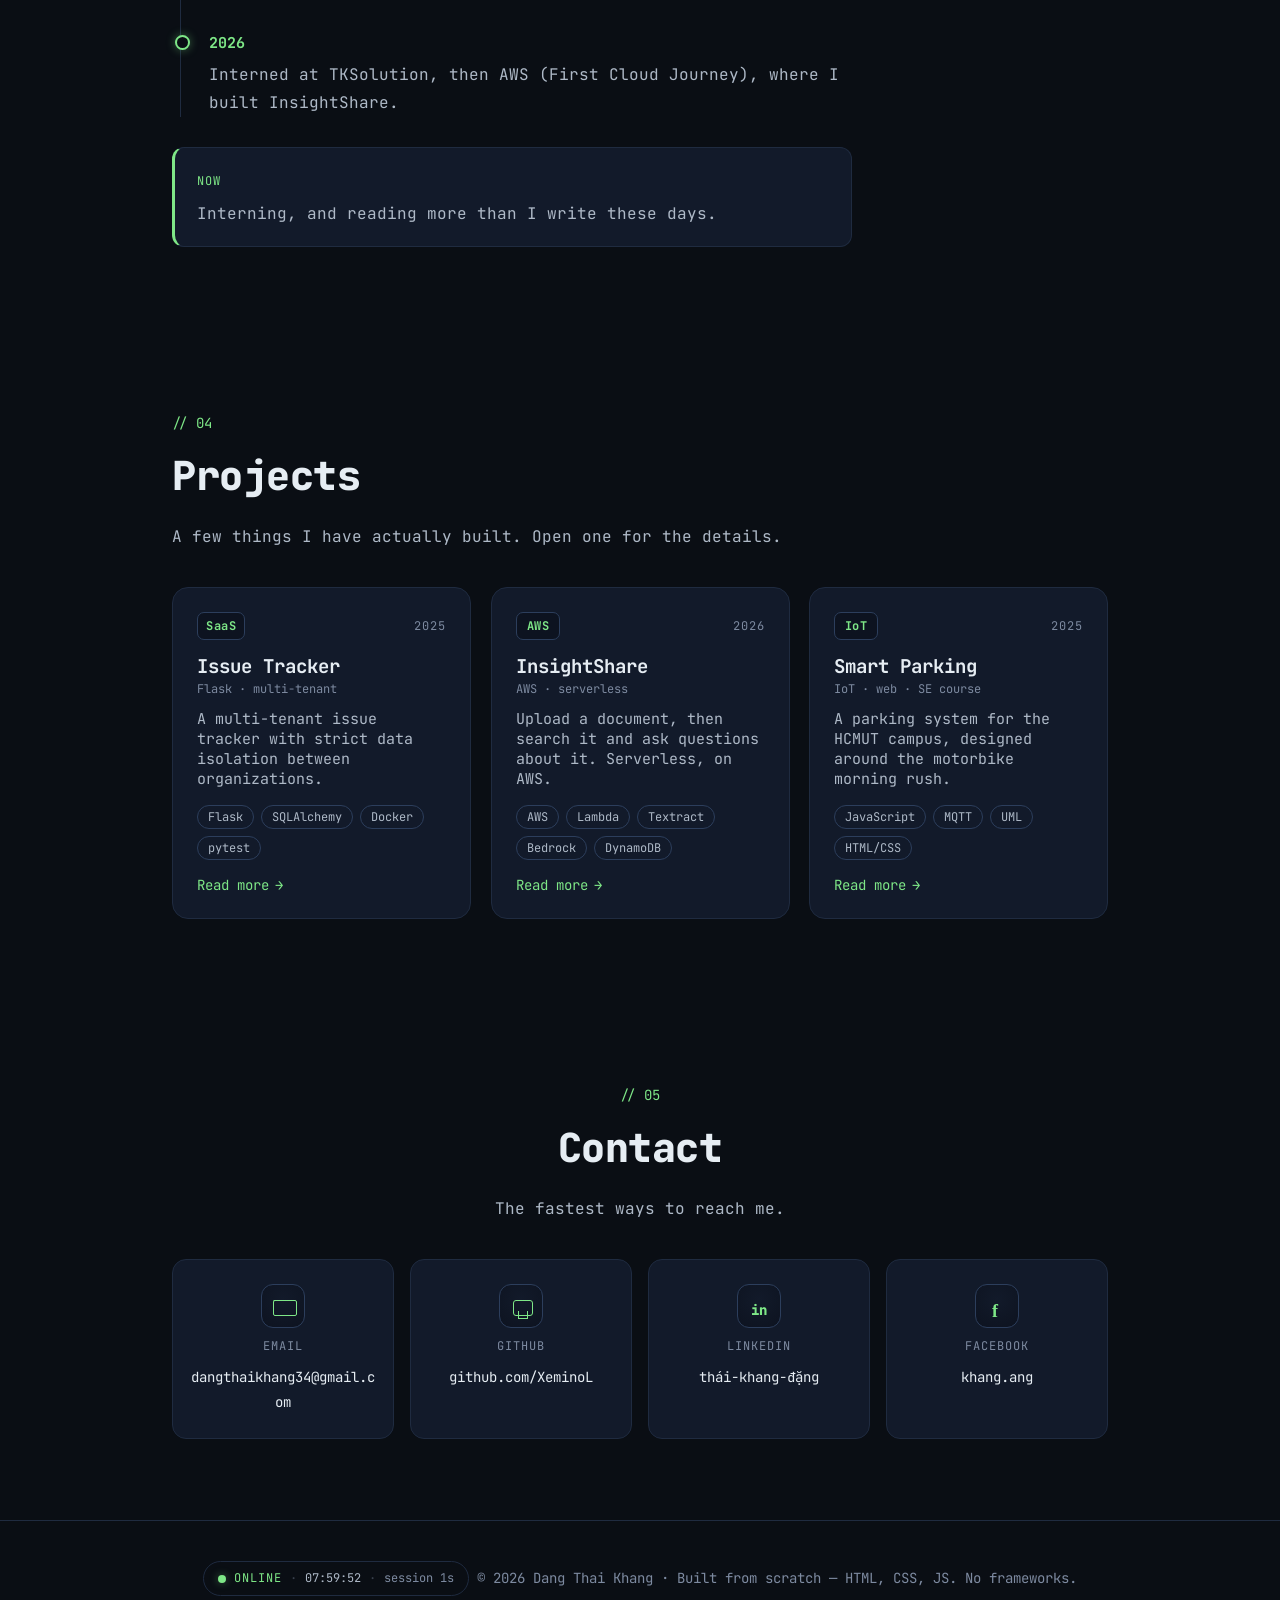
==== commit 26592565: "Rework the boot intro: a single 1s charge, and cap the hero background at 30fps The old HUD ran 2.8s" ====
--- a/index.html
+++ b/index.html
@@ -884,8 +884,8 @@
 
 /* boot log lines for the system intro */
 const INTRO_BOOT = {
-  en: ['init display', 'mount /home/khang', 'load embedded core', 'link backend', 'spotify uplink', 'ready'],
-  vi: ['khởi tạo màn hình', 'gắn /home/khang', 'nạp lõi embedded', 'kết nối backend', 'liên kết spotify', 'sẵn sàng'],
+  en: ['mount /home/khang', 'link backend', 'ready'],
+  vi: ['gắn /home/khang', 'kết nối backend', 'sẵn sàng'],
 };
 
 /* === app.js === */
@@ -1216,8 +1216,13 @@
   }
 
   let last = 0;
+  let lastPaint = 0;
   function draw(now) {
     if (!cv || !ctx) { running = false; return; }
+    // cap this background at ~30fps — the cursor only blinks twice a second, so
+    // painting text 60×/s just burns the laptop GPU and makes the page jitter
+    if (now - lastPaint < 32) { raf = requestAnimationFrame(draw); return; }
+    lastPaint = now;
     const w = cv.clientWidth; const h = cv.clientHeight;
     const g = accent(); const d = dim();
     ctx.clearRect(0, 0, w, h);
@@ -1761,116 +1766,88 @@
     const accent = () => getComputedStyle(document.body).getPropertyValue('--green').trim() || '#7ee787';
     const cyan = () => getComputedStyle(document.body).getPropertyValue('--cyan').trim() || '#56d4dd';
     const reduced = matchMedia('(prefers-reduced-motion: reduce)').matches;
-    // phones render this HUD slower, so keep the intro short there; full length on desktop
-    const isPhone = matchMedia('(pointer: coarse)').matches || innerWidth < 700;
-    const R = () => Math.min(W, H) * 0.26;
+    const R = () => Math.min(W, H) * 0.2;
     const lines = INTRO_BOOT[state.lang];
     const logEl = $('#introLog');
     let shown = 0;
-    const DUR = reduced ? 350 : (isPhone ? 1400 : 2800);
+    // one second on every device: a single decisive charge, not a long HUD dance
+    const DUR = reduced ? 300 : 1000;
     const start = performance.now();
-
-    function ring(r, lw, col, alpha, dash) {
-      ctx.beginPath(); ctx.arc(cx, cy, r, 0, Math.PI * 2);
-      ctx.lineWidth = lw; ctx.strokeStyle = col; ctx.globalAlpha = alpha;
-      if (dash) ctx.setLineDash(dash); else ctx.setLineDash([]);
-      ctx.stroke(); ctx.globalAlpha = 1; ctx.setLineDash([]);
-    }
+    const ease = (t) => 1 - Math.pow(1 - t, 3); // easeOutCubic — fast out, soft stop
+
     function arcSeg(r, lw, col, a0, a1) {
       ctx.beginPath(); ctx.arc(cx, cy, r, a0, a1);
       ctx.lineWidth = lw; ctx.strokeStyle = col; ctx.lineCap = 'round'; ctx.stroke(); ctx.lineCap = 'butt';
     }
-    function hexNum(name, val, x, y, align) {
-      ctx.fillStyle = name; ctx.globalAlpha = 0.55; ctx.textAlign = align;
-      ctx.font = '11px JetBrains Mono, monospace'; ctx.fillText(val, x, y); ctx.globalAlpha = 1;
-    }
 
     function frame(now) {
-      const k = Math.min(1, (now - start) / DUR);
-      const tt = (now - start) / 1000;
+      const kRaw = Math.min(1, (now - start) / DUR);
+      const k = ease(kRaw);
       const g = accent(); const c = cyan(); const base = R();
       ctx.clearRect(0, 0, W, H);
 
-      // grid
-      ctx.strokeStyle = 'rgba(126,231,135,0.05)'; ctx.lineWidth = 1;
-      for (let x = (cx % 46); x < W; x += 46) { ctx.beginPath(); ctx.moveTo(x, 0); ctx.lineTo(x, H); ctx.stroke(); }
-      for (let y = (cy % 46); y < H; y += 46) { ctx.beginPath(); ctx.moveTo(0, y); ctx.lineTo(W, y); ctx.stroke(); }
-
-      // corner telemetry (system feel) — left top, right kept clear of SKIP
-      hexNum(g, `0x${Math.floor(k * 65535).toString(16).padStart(4, '0').toUpperCase()}`, 24, 28, 'left');
-      hexNum(g, `t+${tt.toFixed(2)}s`, 24, 44, 'left');
-      hexNum(c, `CPU ${Math.round(20 + k * 70)}%`, W - 24, 72, 'right');
-      hexNum(c, `MEM ${Math.round(30 + k * 50)}%`, W - 24, 88, 'right');
-
-      // outer dotted ring
-      ctx.save(); ctx.translate(cx, cy); ctx.rotate(tt * 0.25); ctx.translate(-cx, -cy);
-      ring(base * 1.42, 1, g, 0.22, [2, 12]); ctx.restore();
-
-      // tick ring
-      ctx.save(); ctx.translate(cx, cy); ctx.rotate(-tt * 0.5);
-      for (let i = 0; i < 60; i += 1) {
-        const a = (i / 60) * Math.PI * 2; const long = i % 5 === 0;
-        const r0 = base * 1.16; const r1 = base * (long ? 1.26 : 1.21);
-        ctx.beginPath(); ctx.moveTo(Math.cos(a) * r0, Math.sin(a) * r0); ctx.lineTo(Math.cos(a) * r1, Math.sin(a) * r1);
-        ctx.strokeStyle = g; ctx.globalAlpha = long ? 0.6 : 0.28; ctx.lineWidth = long ? 2 : 1; ctx.stroke();
+      // thin static frame ring
+      ctx.beginPath(); ctx.arc(cx, cy, base * 1.32, 0, Math.PI * 2);
+      ctx.lineWidth = 1; ctx.strokeStyle = g; ctx.globalAlpha = 0.16; ctx.stroke(); ctx.globalAlpha = 1;
+
+      // ticks that fill in with progress (a quarter turn from top, both ways)
+      for (let i = 0; i < 48; i += 1) {
+        const on = i / 48 <= kRaw;
+        const a = -Math.PI / 2 + (i / 48) * Math.PI * 2; const long = i % 4 === 0;
+        const r0 = base * 1.12; const r1 = base * (long ? 1.24 : 1.18);
+        ctx.beginPath();
+        ctx.moveTo(cx + Math.cos(a) * r0, cy + Math.sin(a) * r0);
+        ctx.lineTo(cx + Math.cos(a) * r1, cy + Math.sin(a) * r1);
+        ctx.strokeStyle = on ? c : g; ctx.globalAlpha = on ? 0.85 : 0.18;
+        ctx.lineWidth = long ? 2 : 1; ctx.stroke();
       }
-      ctx.globalAlpha = 1; ctx.restore();
-
-      // reticle arcs
-      ctx.save(); ctx.translate(cx, cy); ctx.rotate(tt * 0.9); ctx.translate(-cx, -cy);
-      arcSeg(base * 1.05, 2, c, 0.2 * Math.PI, 0.7 * Math.PI); arcSeg(base * 1.05, 2, c, 1.2 * Math.PI, 1.7 * Math.PI); ctx.restore();
-      ctx.save(); ctx.translate(cx, cy); ctx.rotate(-tt * 1.3); ctx.translate(-cx, -cy);
-      arcSeg(base * 0.92, 2, g, -0.15 * Math.PI, 0.35 * Math.PI); arcSeg(base * 0.92, 2, g, 0.85 * Math.PI, 1.35 * Math.PI); ctx.restore();
-
-      // charge ring
-      ctx.globalAlpha = 0.12; ring(base * 0.78, 6, g, 0.12); ctx.globalAlpha = 1;
-      arcSeg(base * 0.78, 6, g, -Math.PI / 2, -Math.PI / 2 + k * Math.PI * 2);
-
-      // crosshair
-      ctx.strokeStyle = g; ctx.globalAlpha = 0.4; ctx.lineWidth = 1;
-      [[-1, 0], [1, 0], [0, -1], [0, 1]].forEach(([dx, dy]) => {
-        ctx.beginPath(); ctx.moveTo(cx + dx * base * 0.5, cy + dy * base * 0.5); ctx.lineTo(cx + dx * base * 0.68, cy + dy * base * 0.68); ctx.stroke();
-      });
       ctx.globalAlpha = 1;
 
-      // core glow
-      const cg = ctx.createRadialGradient(cx, cy, 0, cx, cy, base * 0.5);
-      const pulse = 0.5 + 0.5 * Math.sin(tt * 4);
-      cg.addColorStop(0, g); cg.addColorStop(0.25, `${g}cc`); cg.addColorStop(1, 'transparent');
-      ctx.globalAlpha = 0.5 + 0.4 * pulse; ctx.fillStyle = cg;
-      ctx.beginPath(); ctx.arc(cx, cy, base * 0.5, 0, Math.PI * 2); ctx.fill(); ctx.globalAlpha = 1;
-
-      // readout
-      ctx.fillStyle = g; ctx.textAlign = 'center'; ctx.textBaseline = 'middle';
-      ctx.font = `700 ${Math.round(base * 0.22)}px 'JetBrains Mono', monospace`;
-      ctx.fillText(`${Math.round(k * 100)}`, cx, cy - base * 0.02);
-      ctx.font = `${Math.round(base * 0.08)}px 'JetBrains Mono', monospace`;
-      ctx.globalAlpha = 0.7; ctx.fillText('SYSTEM ONLINE', cx, cy + base * 0.2); ctx.globalAlpha = 1;
-
-      // radar sweep
-      ctx.save(); ctx.translate(cx, cy); ctx.rotate(tt * 2.2);
-      const wedge = ctx.createLinearGradient(0, 0, base * 1.3, 0);
-      wedge.addColorStop(0, `${g}00`); wedge.addColorStop(1, `${g}33`);
-      ctx.fillStyle = wedge; ctx.beginPath(); ctx.moveTo(0, 0); ctx.arc(0, 0, base * 1.3, -0.18, 0); ctx.closePath(); ctx.fill();
-      ctx.restore();
-
-      // boot log
-      const want = Math.floor(k * lines.length);
+      // charge ring — the one thing your eye follows, 0 → full in a second
+      ctx.beginPath(); ctx.arc(cx, cy, base * 0.86, 0, Math.PI * 2);
+      ctx.lineWidth = 5; ctx.strokeStyle = g; ctx.globalAlpha = 0.1; ctx.stroke(); ctx.globalAlpha = 1;
+      arcSeg(base * 0.86, 5, g, -Math.PI / 2, -Math.PI / 2 + k * Math.PI * 2);
+
+      // soft core that swells with the charge, no per-frame pulse jitter
+      const cg = ctx.createRadialGradient(cx, cy, 0, cx, cy, base * 0.7);
+      cg.addColorStop(0, `${g}`); cg.addColorStop(0.3, `${g}66`); cg.addColorStop(1, 'transparent');
+      ctx.globalAlpha = 0.28 + 0.32 * k; ctx.fillStyle = cg;
+      ctx.beginPath(); ctx.arc(cx, cy, base * 0.7, 0, Math.PI * 2); ctx.fill(); ctx.globalAlpha = 1;
+
+      // readout: percent while charging, then the name lands
+      ctx.textAlign = 'center'; ctx.textBaseline = 'middle';
+      if (kRaw < 0.82) {
+        ctx.fillStyle = g;
+        ctx.font = `700 ${Math.round(base * 0.4)}px 'JetBrains Mono', monospace`;
+        ctx.fillText(`${Math.round(kRaw * 100)}`, cx, cy);
+      } else {
+        const t = (kRaw - 0.82) / 0.18; // 0→1 reveal
+        ctx.globalAlpha = t;
+        ctx.fillStyle = c;
+        ctx.font = `700 ${Math.round(base * 0.26)}px 'JetBrains Mono', monospace`;
+        ctx.fillText('KHANG', cx, cy - base * 0.06);
+        ctx.fillStyle = g; ctx.globalAlpha = t * 0.75;
+        ctx.font = `${Math.round(base * 0.1)}px 'JetBrains Mono', monospace`;
+        ctx.fillText('SYSTEM ONLINE', cx, cy + base * 0.24);
+        ctx.globalAlpha = 1;
+      }
+
+      // boot log, revealed across the run
+      const want = Math.floor(kRaw * lines.length);
       while (shown < want && shown < lines.length) {
         const li = document.createElement('div');
         li.className = 'log-line'; li.innerHTML = `<span class="log-ok">▸</span> ${esc(lines[shown])}`;
         logEl.appendChild(li); requestAnimationFrame(() => li.classList.add('in')); shown += 1;
       }
 
-      if (k < 1) { raf = requestAnimationFrame(frame); }
+      if (kRaw < 1) { raf = requestAnimationFrame(frame); }
       else {
         while (shown < lines.length) {
           const li = document.createElement('div');
           li.className = 'log-line in'; li.innerHTML = `<span class="log-ok">▸</span> ${esc(lines[shown])}`;
           logEl.appendChild(li); shown += 1;
         }
-        raf = requestAnimationFrame(frame);
-        setTimeout(finish, reduced ? 150 : 600);
+        setTimeout(finish, reduced ? 100 : 240);
       }
     }
     raf = requestAnimationFrame(frame);
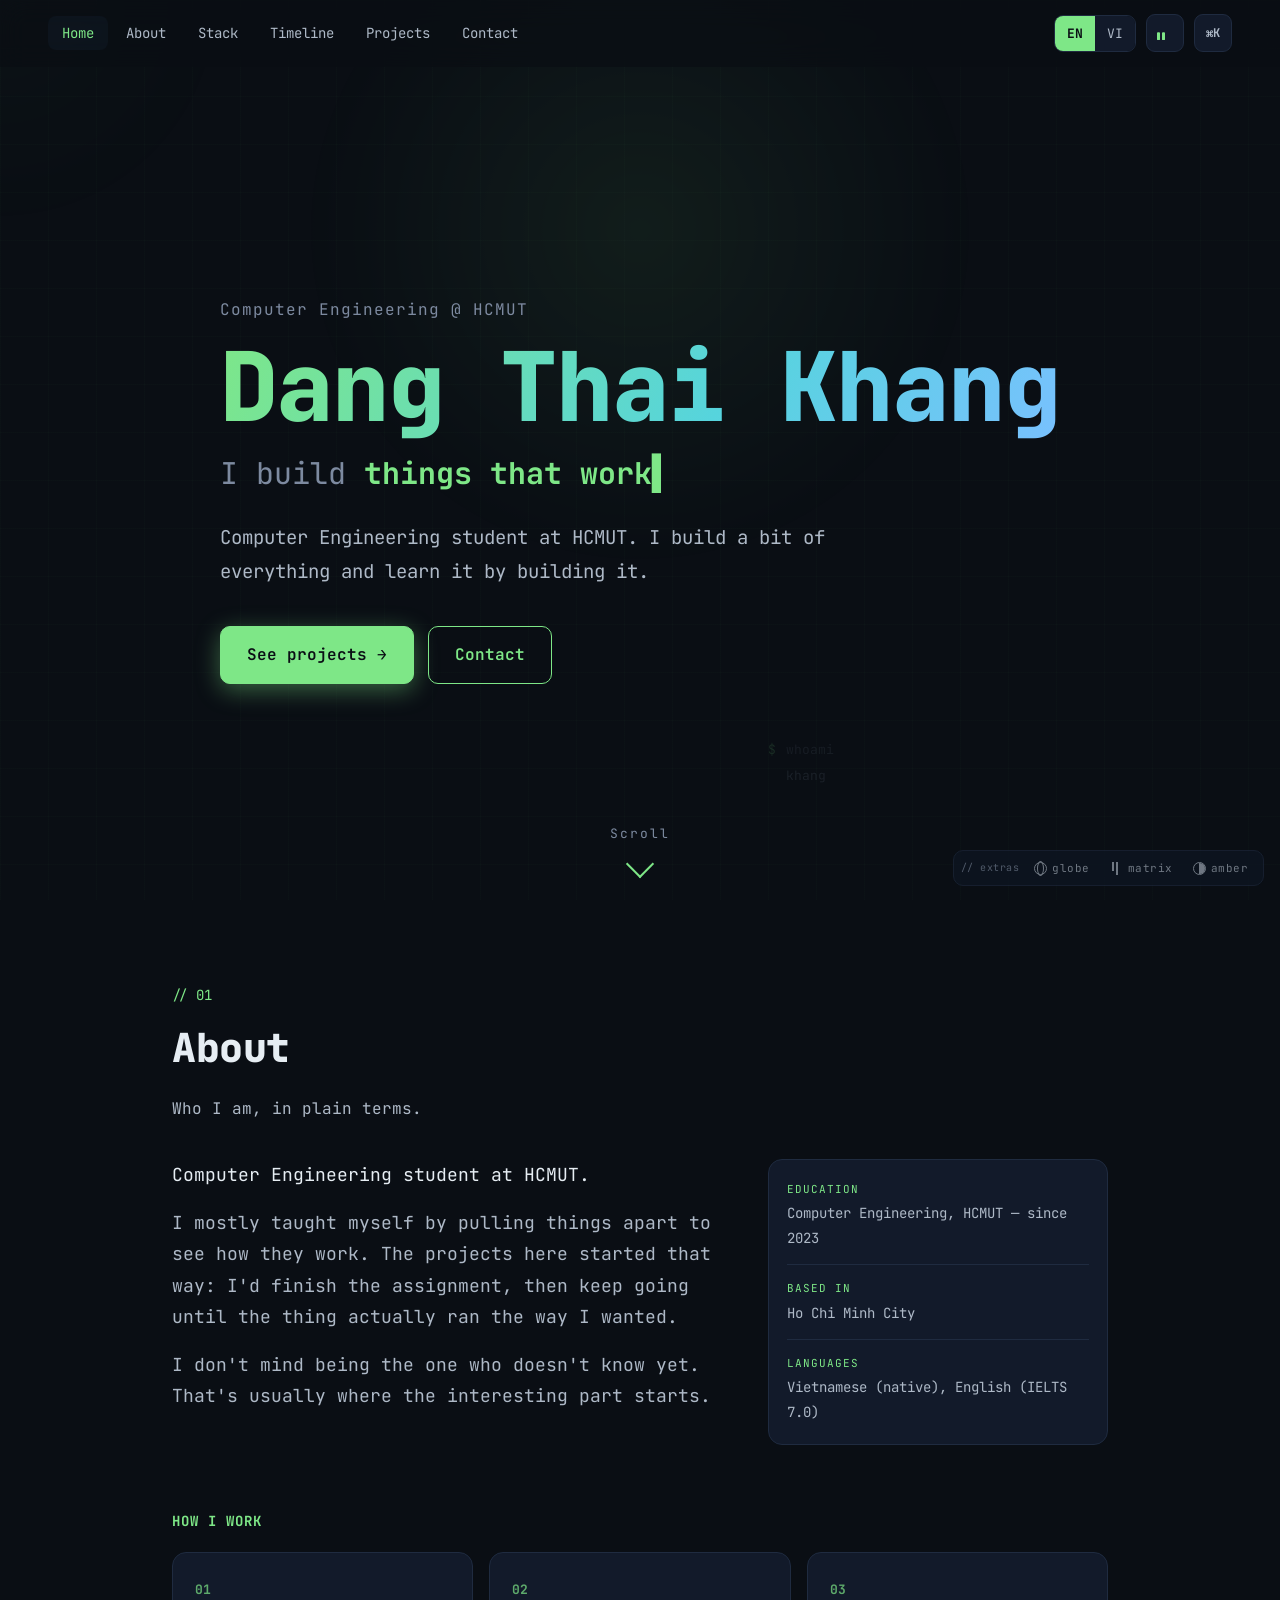
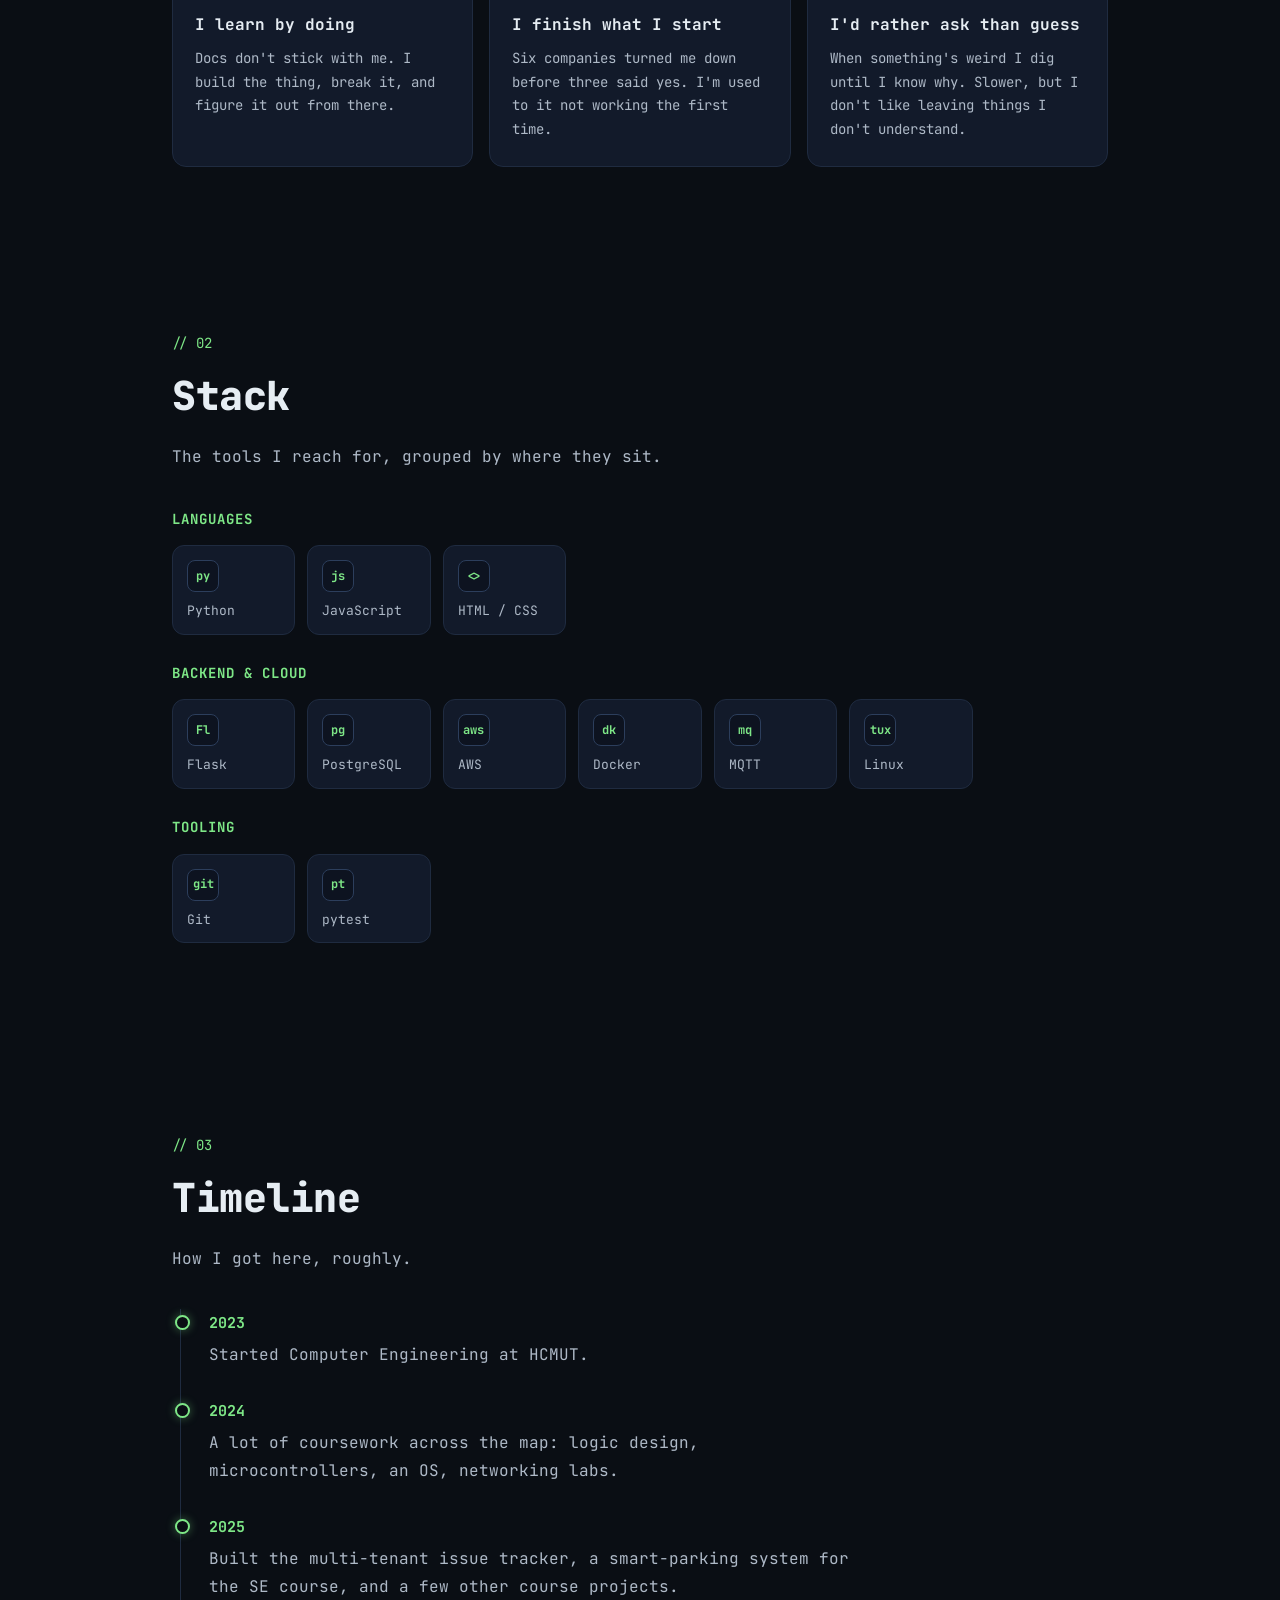
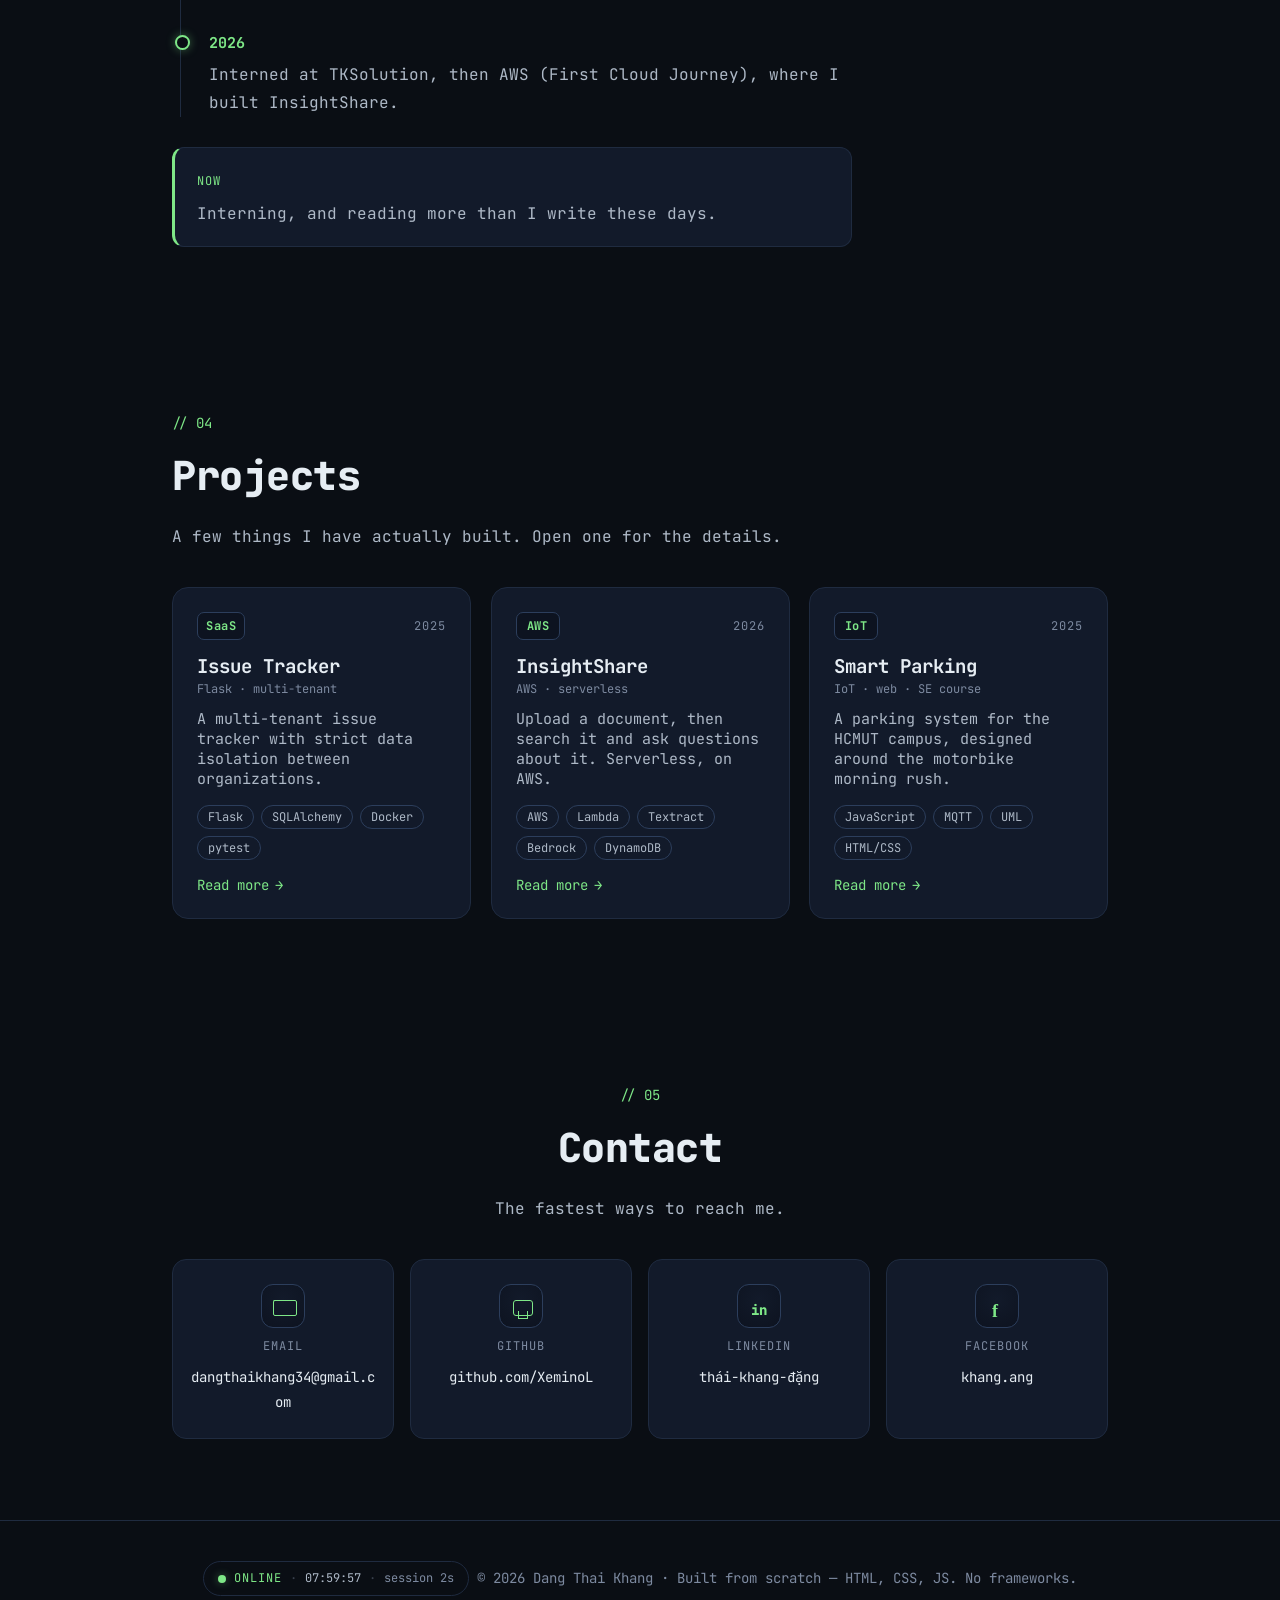
==== commit ab35f9af: "Move the terminal background out of the hero text, and kill the last of the laptop jank Two things w" ====
--- a/index.html
+++ b/index.html
@@ -126,9 +126,11 @@
   width: 70vw; max-width: 820px; aspect-ratio: 1;
   background: radial-gradient(circle, var(--glow) 0%, transparent 60%);
   top: -20%; left: 50%; transform: translateX(-50%);
-  opacity: 0.18; filter: blur(60px); animation: float 14s ease-in-out infinite;
-}
-@keyframes float { 0%,100%{transform:translateX(-50%) translateY(0) scale(1);} 50%{transform:translateX(-50%) translateY(40px) scale(1.08);} }
+  opacity: 0.18; animation: float 14s ease-in-out infinite; will-change: transform;
+}
+/* no blur() and no scale() here: the gradient is already soft, and re-blurring /
+   re-scaling an 800px layer every frame is what made laptops stutter. Just drift. */
+@keyframes float { 0%,100%{transform:translateX(-50%) translateY(0);} 50%{transform:translateX(-50%) translateY(34px);} }
 #rain { position: fixed; inset: 0; z-index: 0; pointer-events: none; opacity: 0; transition: opacity 0.8s; }
 body.rain #rain { opacity: 0.16; }
 .spotlight {
@@ -301,12 +303,11 @@
 /* ===== np-logo (equalizer mark used in nav + popup) =====
    Still by default; only animates while music is actually playing (.playing). */
 .np-logo { display: inline-flex; align-items: flex-end; gap: 2px; width: 16px; height: 14px; }
-.np-logo::before, .np-logo::after { content: ''; width: 3px; background: var(--green); border-radius: 1px; }
-.np-logo::before { height: 13px; }
-.np-logo::after { height: 8px; }
-.np-logo.playing::before, .np-logo.playing::after { animation: eq 0.9s ease-in-out infinite; }
+.np-logo::before, .np-logo::after { content: ''; width: 3px; height: 14px; background: var(--green); border-radius: 1px; transform: scaleY(0.55); transform-origin: bottom; }
+.np-logo.playing::before, .np-logo.playing::after { animation: eq 0.9s ease-in-out infinite; will-change: transform; }
 .np-logo.playing::before { animation-delay: 0.15s; }
-@keyframes eq { 0%,100%{height:5px;} 50%{height:16px;} }
+/* scaleY instead of height so the bars animate on the GPU (no per-frame reflow) */
+@keyframes eq { 0%,100%{transform:scaleY(0.35);} 50%{transform:scaleY(1);} }
 
 /* ===== SPOTIFY popup ===== */
 .sp-popup { position: fixed; inset: 0; z-index: 1300; display: grid; place-items: start center; padding-top: 80px; background: rgba(5,8,13,0.6); backdrop-filter: blur(6px); -webkit-backdrop-filter: blur(6px); opacity: 0; pointer-events: none; transition: opacity 0.25s var(--ease); }
@@ -1257,24 +1258,30 @@
       rendered[rendered.length - 1] = { prompt: true, text: partial, typing: true };
     }
 
-    // sit in the empty right half on wide screens (clear of the hero text);
-    // fall back to the left margin on narrow screens
-    const x = w > 900 ? w * 0.56 : 28;
-    const yTop = Math.max(40, h / 2 - (rendered.length * ROW) / 2);
+    // live in the empty bottom-right corner, well below and right of the hero
+    // text and CTAs. On narrow screens it drops to the bottom-left margin.
+    const wide = w > 900;
+    const nRows = rendered.length;
+    const blockH = nRows * ROW;
+    const x = wide ? w * 0.6 : 24;
+    // anchor to the lower area, but leave room for the "// extras" panel that
+    // sits in the bottom-right corner on wide screens
+    const yBottom = h - (wide ? 104 : 62);
+    const yTop = wide ? Math.max(h * 0.5, yBottom - blockH) : Math.max(40, yBottom - blockH);
     rendered.forEach((ln, i) => {
       const y = yTop + i * ROW;
-      const fade = i < 3 ? 0.35 + i * 0.22 : 1;    // top lines fade as they scroll off
+      const fade = i < 3 ? 0.4 + i * 0.2 : 1;    // top lines fade as they scroll off
       if (ln.prompt) {
-        ctx.globalAlpha = 0.24 * fade; ctx.fillStyle = g;
+        ctx.globalAlpha = 0.34 * fade; ctx.fillStyle = g;
         ctx.fillText('$', x, y);
-        ctx.globalAlpha = 0.19 * fade; ctx.fillStyle = d;
+        ctx.globalAlpha = 0.28 * fade; ctx.fillStyle = d;
         ctx.fillText(ln.text, x + 18, y);
         if (ln.typing && Math.floor(now / 500) % 2 === 0) {
-          ctx.globalAlpha = 0.24 * fade; ctx.fillStyle = g;
+          ctx.globalAlpha = 0.34 * fade; ctx.fillStyle = g;
           ctx.fillText('▊', x + 18 + ctx.measureText(ln.text).width + 2, y);
         }
       } else {
-        ctx.globalAlpha = 0.16 * fade; ctx.fillStyle = d;
+        ctx.globalAlpha = 0.24 * fade; ctx.fillStyle = d;
         ctx.fillText(ln.text, x + 18, y);
       }
     });
@@ -1740,13 +1747,11 @@
   function run() {
     const el = $('#intro');
     if (!el) return;
-    // skip via ?intro=0, or if already shown once this browser session
+    // plays every load (reload / reopen always shows it); only ?intro=0 skips it, for dev
     let skip = false;
     try {
-      skip = new URLSearchParams(location.search).get('intro') === '0'
-        || sessionStorage.getItem('introSeen') === '1';
-      sessionStorage.setItem('introSeen', '1');
-    } catch { /* sessionStorage may be blocked; just show it */ }
+      skip = new URLSearchParams(location.search).get('intro') === '0';
+    } catch { /* just show it */ }
     if (skip) { el.remove(); document.body.classList.remove('intro-lock'); return; }
     done = false;
     document.body.classList.add('intro-lock');
@@ -1757,7 +1762,9 @@
     const ctx = cv.getContext('2d');
     let W, H, cx, cy;
     function size() {
-      const dpr = Math.min(2, devicePixelRatio || 1);
+      // cap at 1.5 — a full-screen 2x canvas repainted every frame is why the
+      // intro stuttered on retina laptops; 1.5 is still crisp
+      const dpr = Math.min(1.5, devicePixelRatio || 1);
       W = innerWidth; H = innerHeight;
       cv.width = W * dpr; cv.height = H * dpr; cv.style.width = `${W}px`; cv.style.height = `${H}px`;
       ctx.setTransform(dpr, 0, 0, dpr, 0, 0); cx = W / 2; cy = H / 2;
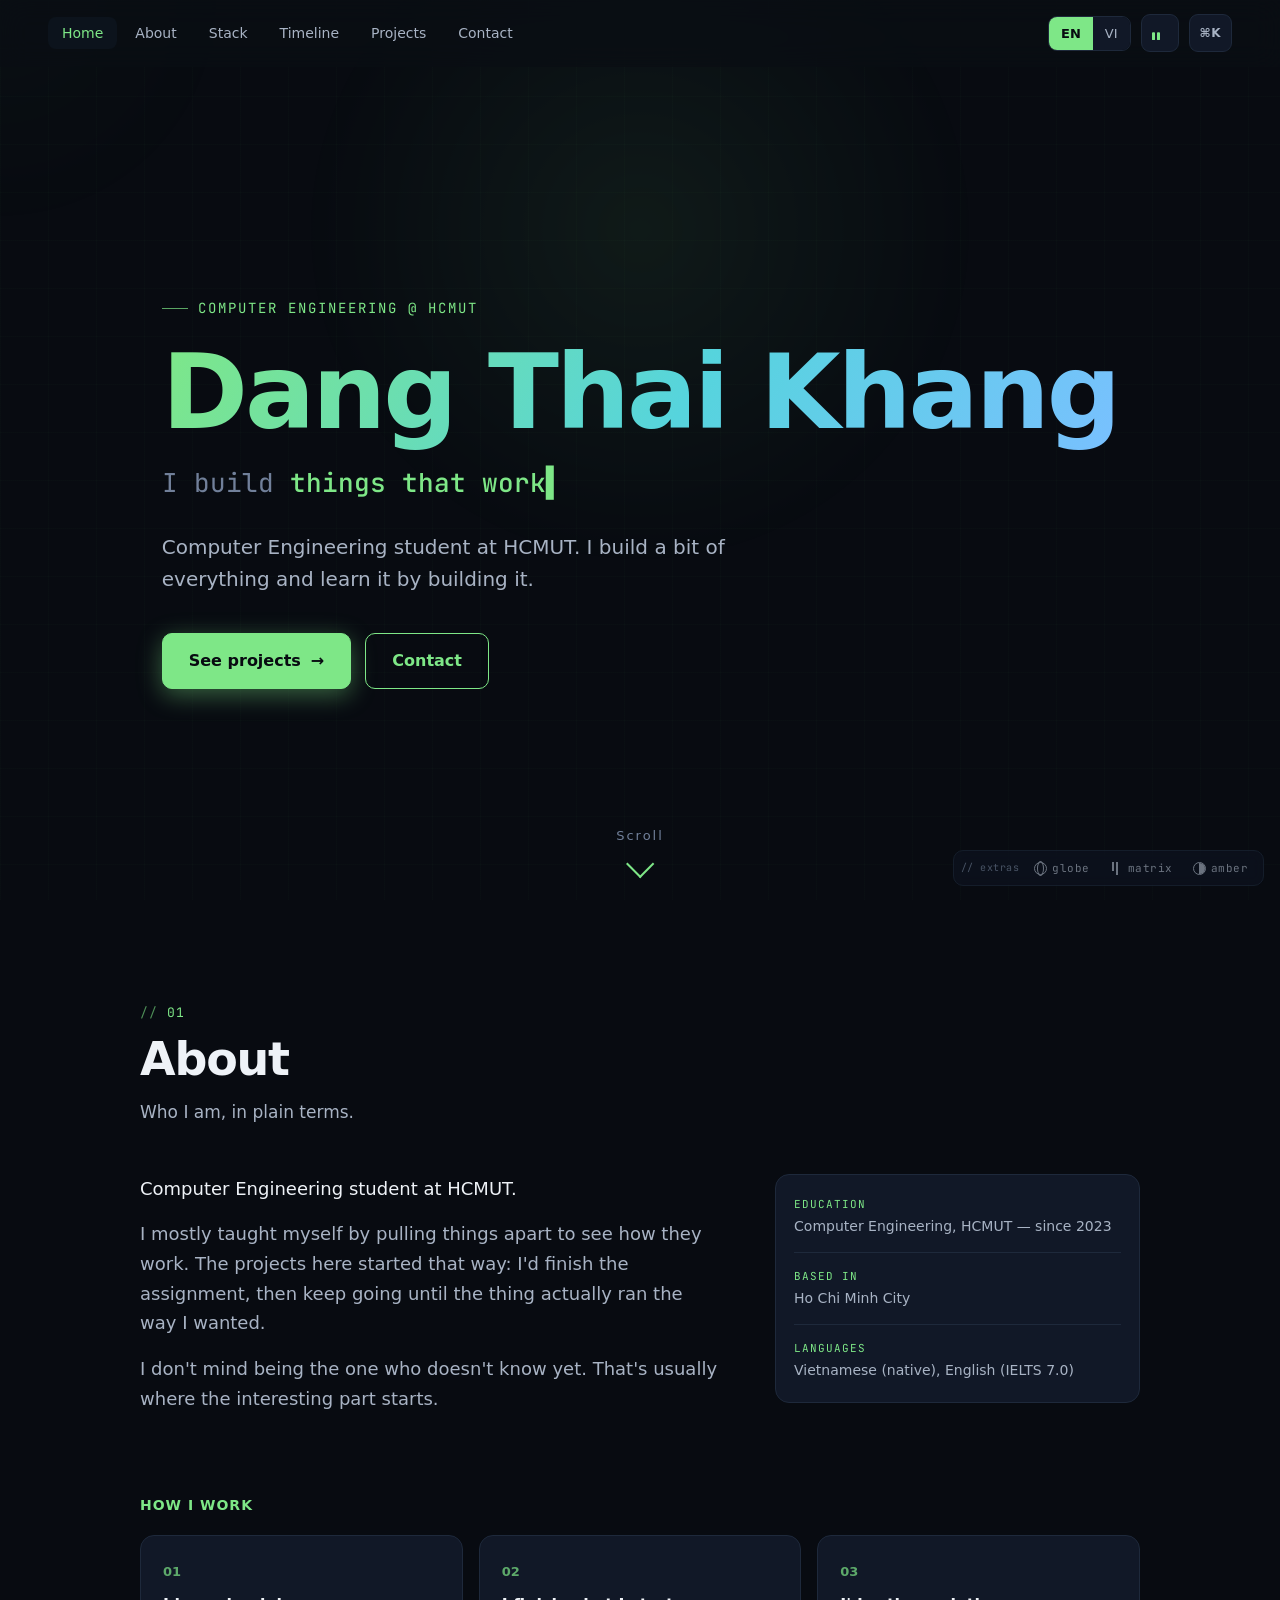
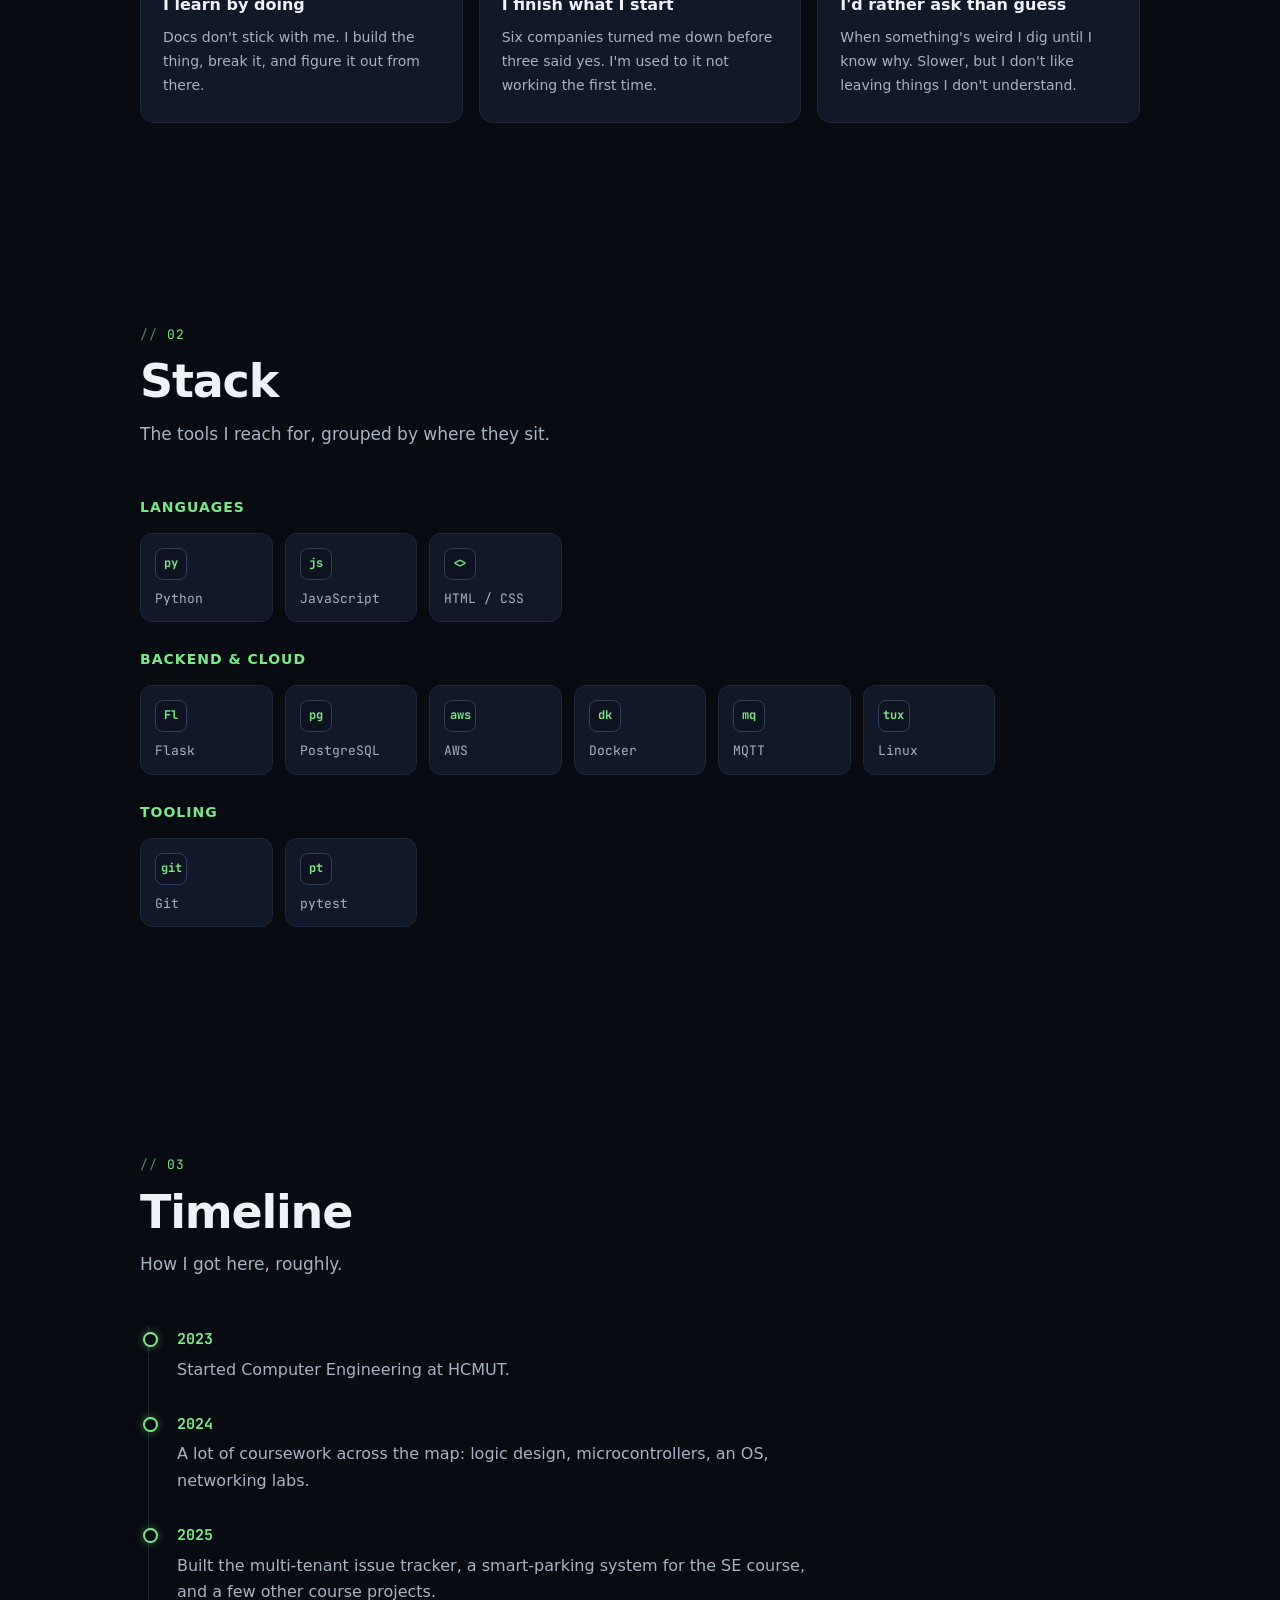
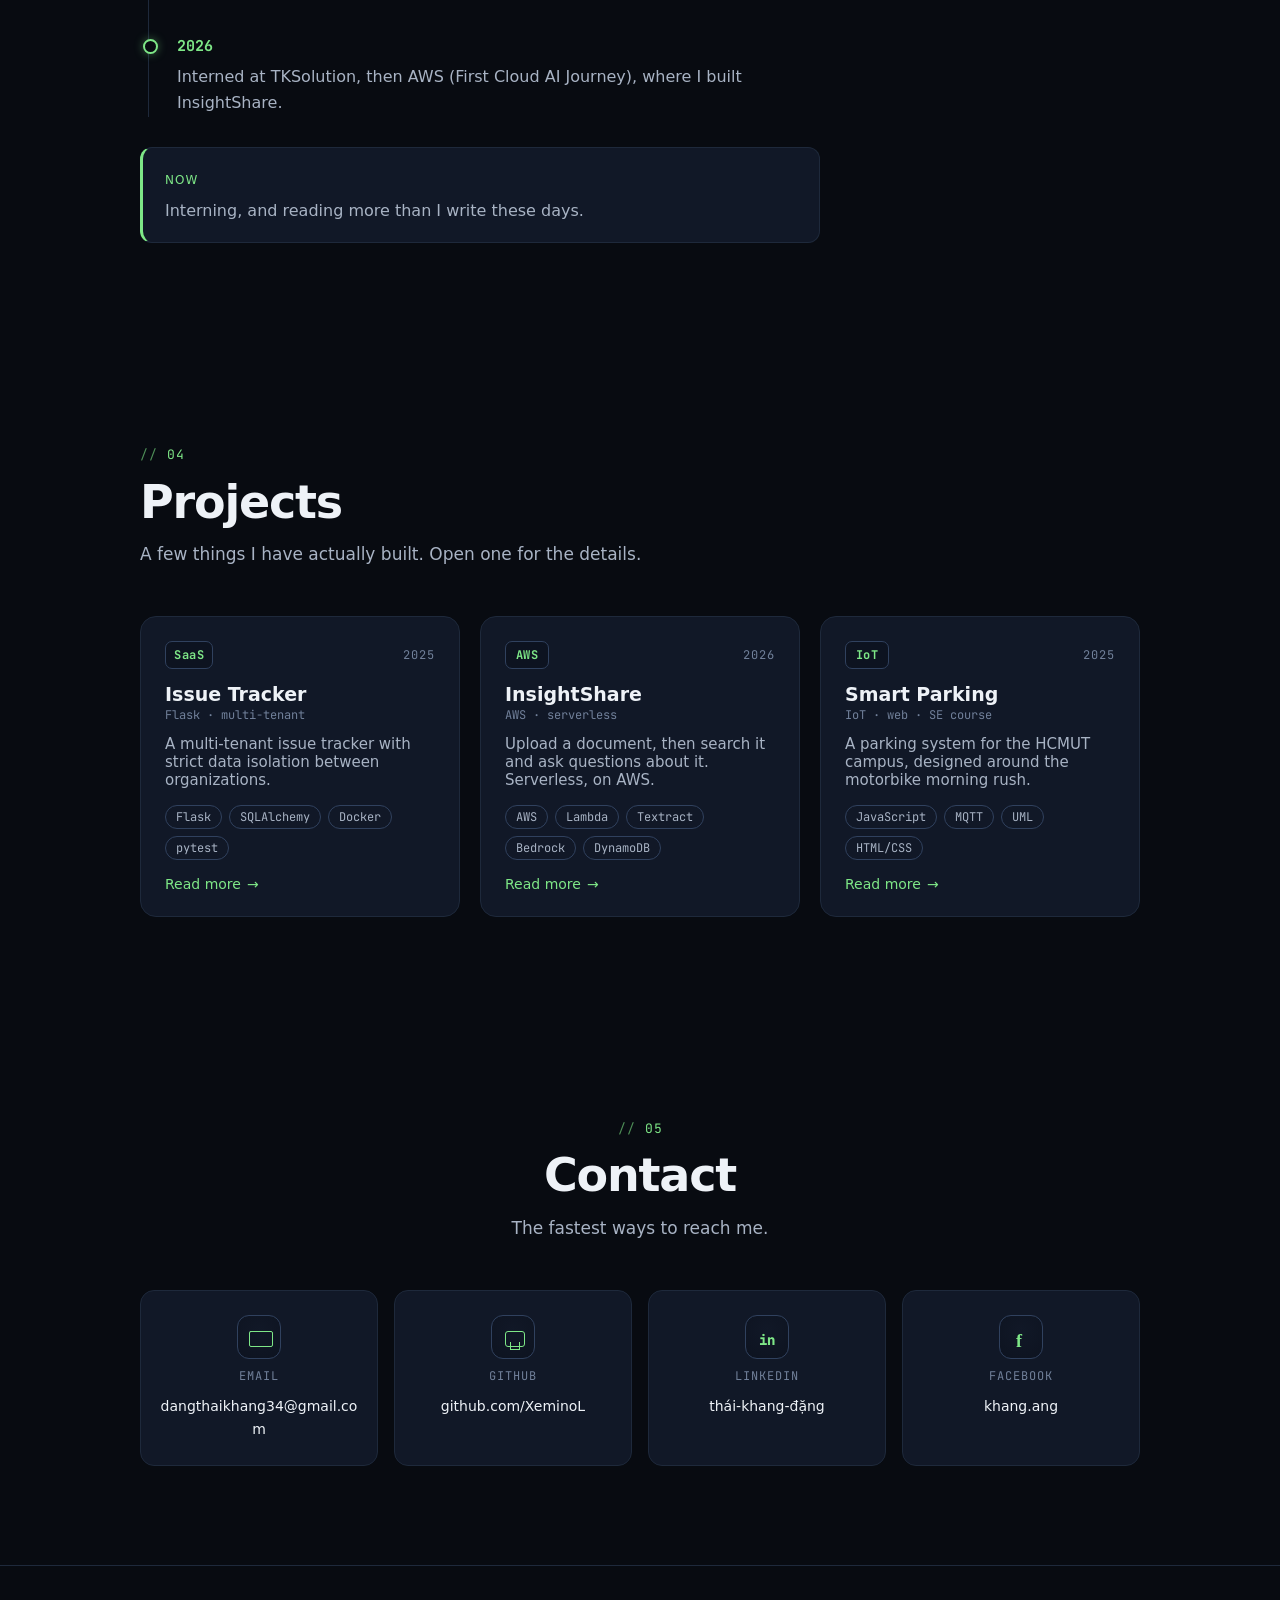
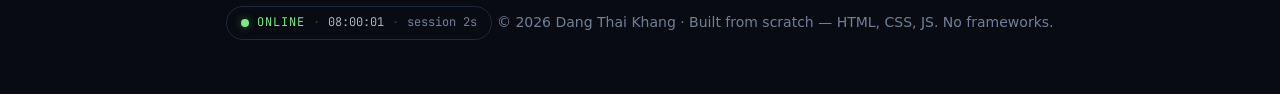
==== commit bbdc05a4: "Redesign: switch to a sans/mono type system and drop the canvas hero background The whole site was s" ====
--- a/index.html
+++ b/index.html
@@ -31,23 +31,27 @@
    ===================================================================== */
 
 :root {
-  --bg: #0a0e14;
+  --bg: #080b11;
   --bg-2: #0d1320;
-  --surface: #121a2a;
+  --surface: #111827;
   --surface-2: #16203250;
-  --border: #1f2b40;
-  --border-hi: #2c3e5c;
+  --border: #1e293b;
+  --border-hi: #30415e;
   --green: #7ee787;
   --green-dim: #56d364;
   --cyan: #56d4dd;
   --blue: #79c0ff;
-  --text: #e6edf3;
-  --text-dim: #aeb9c7;
-  --text-faint: #7d8aa0;
+  --text: #eef2f7;
+  --text-dim: #a8b3c4;
+  --text-faint: #71809a;
   --glow: rgba(126, 231, 135, 0.4);
   --shadow: rgba(0, 0, 0, 0.5);
-  --maxw: 1000px;
+  --maxw: 1080px;
   --ease: cubic-bezier(0.22, 1, 0.36, 1);
+  /* Sans for headings + prose (this is what makes it read like a real product,
+     not a student's terminal). Mono kept for code, labels, tags, numbers. */
+  --sans: 'Inter', system-ui, -apple-system, 'Segoe UI Variable', 'Segoe UI', Roboto, Helvetica, Arial, sans-serif;
+  --mono: 'JetBrains Mono', ui-monospace, 'SF Mono', Menlo, 'Courier New', monospace;
 }
 
 /* Hidden "amber" easter egg: recolor the whole phosphor palette to amber CRT,
@@ -100,11 +104,15 @@
 * { margin: 0; padding: 0; box-sizing: border-box; }
 html { scroll-behavior: smooth; }
 body {
-  font-family: 'JetBrains Mono', ui-monospace, 'Courier New', monospace;
+  font-family: var(--sans);
   background: var(--bg); color: var(--text);
-  line-height: 1.75; font-size: 16px; overflow-x: hidden;
-  -webkit-font-smoothing: antialiased;
-}
+  line-height: 1.65; font-size: 16px; overflow-x: hidden;
+  -webkit-font-smoothing: antialiased; text-rendering: optimizeLegibility;
+}
+/* mono only where it earns it: code, technical labels, tags, numbers, the eggs */
+.mono, code, kbd, .section-num, .tech-glyph, .tech-name, .proj-icon, .proj-year,
+.tag, .pmeta, .cc-label, .fact-key, .tl-year, .hero-kicker, .status-bar,
+.egg-name, .egg-dock-tag, .lang-pill button, .icon-btn { font-family: var(--mono); }
 body.intro-lock, body.page-open { overflow: hidden; }
 img { max-width: 100%; display: block; }
 
@@ -175,13 +183,13 @@
 .nav-burger { display: none; }
 
 /* ===== layout ===== */
-.wrap { position: relative; z-index: 1; max-width: var(--maxw); margin: 0 auto; padding: 0 clamp(16px, 4vw, 32px); }
-section { padding: clamp(60px, 9vh, 110px) 0; }
-.section-head { margin-bottom: 36px; }
-.section-num { color: var(--green); font-size: 14px; }
-.section-num::before { content: '// '; }
-.section-title { font-size: clamp(26px, 5vw, 40px); font-weight: 800; letter-spacing: -0.5px; margin-top: 4px; }
-.section-lead { color: var(--text-dim); margin-top: 12px; max-width: 640px; }
+.wrap { position: relative; z-index: 1; max-width: var(--maxw); margin: 0 auto; padding: 0 clamp(18px, 4vw, 40px); }
+section { padding: clamp(72px, 11vh, 128px) 0; }
+.section-head { margin-bottom: 48px; }
+.section-num { color: var(--green); font-size: 13px; letter-spacing: 1px; }
+.section-num::before { content: '// '; opacity: 0.6; }
+.section-title { font-size: clamp(30px, 5vw, 46px); font-weight: 800; letter-spacing: -1.2px; margin-top: 10px; line-height: 1.05; }
+.section-lead { color: var(--text-dim); margin-top: 14px; max-width: 620px; font-size: clamp(15px, 1.8vw, 17px); }
 
 /* ===== reveal ===== */
 .reveal { opacity: 0; transform: translateY(26px); transition: opacity 0.7s var(--ease), transform 0.7s var(--ease); }
@@ -189,17 +197,17 @@
 
 /* ===== HERO ===== */
 .hero { position: relative; min-height: 100vh; display: flex; flex-direction: column; justify-content: center; padding-top: 80px; overflow: hidden; }
-#particles { position: absolute; inset: 0; z-index: 0; }
 .hero-inner { position: relative; z-index: 1; }
-.hero-kicker { color: var(--text-faint); font-size: clamp(13px, 2vw, 16px); letter-spacing: 1px; margin-bottom: 14px; }
-.hero-name { font-size: clamp(42px, 10vw, 96px); font-weight: 800; line-height: 1.03; letter-spacing: -2px; }
-.hero-name .grad { background: linear-gradient(120deg, var(--green), var(--cyan) 60%, var(--blue)); -webkit-background-clip: text; background-clip: text; color: transparent; }
-.hero-type { font-size: clamp(18px, 3.5vw, 30px); font-weight: 700; color: var(--text); margin-top: 10px; }
+.hero-kicker { color: var(--green); font-size: clamp(12px, 2vw, 14px); letter-spacing: 2px; text-transform: uppercase; margin-bottom: 20px; display: inline-flex; align-items: center; gap: 10px; }
+.hero-kicker::before { content: ''; width: 26px; height: 1px; background: var(--green); opacity: 0.7; }
+.hero-name { font-size: clamp(46px, 10vw, 104px); font-weight: 800; line-height: 1.0; letter-spacing: -3px; }
+.hero-name .grad { background: linear-gradient(120deg, var(--green), var(--cyan) 55%, var(--blue)); -webkit-background-clip: text; background-clip: text; color: transparent; }
+.hero-type { font-family: var(--mono); font-size: clamp(16px, 3vw, 26px); font-weight: 500; color: var(--text); margin-top: 18px; }
 .hero-type .dim { color: var(--text-faint); font-weight: 400; }
 .hero-type #typeText { color: var(--green); }
 .type-caret { color: var(--green); animation: blink 1.1s step-end infinite; }
 @keyframes blink { 0%,100%{opacity:1;} 50%{opacity:0;} }
-.hero-tagline { color: var(--text-dim); font-size: clamp(15px, 2.4vw, 19px); max-width: 660px; margin-top: 22px; }
+.hero-tagline { color: var(--text-dim); font-size: clamp(16px, 2.4vw, 20px); max-width: 620px; margin-top: 26px; line-height: 1.6; }
 .hero-actions { display: flex; flex-wrap: wrap; gap: 14px; margin-top: 38px; }
 .btn { font-family: inherit; font-size: 16px; font-weight: 600; padding: 14px 26px; border-radius: 10px; cursor: pointer; text-decoration: none; display: inline-flex; align-items: center; gap: 10px; transition: all 0.25s var(--ease); border: 1px solid var(--green); }
 .btn-primary { background: var(--green); color: var(--bg); box-shadow: 0 6px 24px var(--glow); }
@@ -445,8 +453,6 @@
 .intro { position: fixed; inset: 0; z-index: 2000; background: radial-gradient(ellipse at center, #0a1018 0%, #05080d 70%, #03050a 100%); transition: opacity 0.5s var(--ease), visibility 0.5s; }
 .intro.done { opacity: 0; visibility: hidden; }
 .hud-cv { position: absolute; inset: 0; width: 100%; height: 100%; }
-.intro-skip { position: absolute; top: 22px; right: 24px; z-index: 3; background: none; border: 1px solid var(--border-hi); color: var(--text-dim); font-family: inherit; font-size: 13px; letter-spacing: 1px; padding: 8px 16px; border-radius: 8px; cursor: pointer; transition: all 0.2s; }
-.intro-skip:hover { color: var(--green); border-color: var(--green); box-shadow: 0 0 14px var(--glow); }
 .intro-log { position: absolute; left: clamp(16px, 5vw, 60px); bottom: clamp(20px, 6vh, 60px); z-index: 3; font-size: 12px; text-align: left; width: min(340px, 80vw); }
 .log-line { color: var(--text-dim); opacity: 0; transform: translateX(-8px); transition: all 0.3s var(--ease); margin: 3px 0; }
 .log-line.in { opacity: 1; transform: none; }
@@ -488,7 +494,6 @@
   <!-- system boot intro: HUD on canvas (runs every visit; Skip available) -->
   <div class="intro" id="intro">
     <canvas id="hud" class="hud-cv" aria-hidden="true"></canvas>
-    <button class="intro-skip" id="introSkip" aria-label="Skip intro">SKIP ▸</button>
     <div class="intro-log" id="introLog"></div>
   </div>
 
@@ -681,13 +686,13 @@
     { year: '2023', text: 'Started Computer Engineering at HCMUT.' },
     { year: '2024', text: 'A lot of coursework across the map: logic design, microcontrollers, an OS, networking labs.' },
     { year: '2025', text: 'Built the multi-tenant issue tracker, a smart-parking system for the SE course, and a few other course projects.' },
-    { year: '2026', text: 'Interned at TKSolution, then AWS (First Cloud Journey), where I built InsightShare.' },
+    { year: '2026', text: 'Interned at TKSolution, then AWS (First Cloud AI Journey), where I built InsightShare.' },
   ],
   vi: [
     { year: '2023', text: 'Bắt đầu Kỹ thuật Máy tính tại ĐH Bách Khoa.' },
     { year: '2024', text: 'Nhiều bài tập môn trải khắp: thiết kế luận lý, vi điều khiển, hệ điều hành, lab mạng.' },
     { year: '2025', text: 'Làm issue tracker multi-tenant, một hệ thống bãi xe thông minh cho môn CNPM, và vài đồ án môn khác.' },
-    { year: '2026', text: 'Thực tập ở TKSolution, rồi AWS (First Cloud Journey), làm InsightShare ở đó.' },
+    { year: '2026', text: 'Thực tập ở TKSolution, rồi AWS (First Cloud AI Journey), làm InsightShare ở đó.' },
   ],
 };
 
@@ -766,13 +771,13 @@
     },
     detail: {
       en: [
-        { h: 'What it is', p: 'The capstone for my AWS First Cloud Journey internship. You upload an image or PDF, and it turns the file into something you can actually search and ask about.' },
+        { h: 'What it is', p: 'The capstone for my AWS First Cloud AI Journey internship. You upload an image or PDF, and it turns the file into something you can actually search and ask about.' },
         { h: 'How it flows', p: 'The frontend calls API Gateway, which routes to Python Lambdas. One Lambda runs Textract and Rekognition and writes the text and labels to DynamoDB. Another searches that stored content. Another sends your question to Bedrock (Claude) with the document text as context.' },
         { h: 'Keeping files private', p: 'The original files never get a public URL. The browser uploads and downloads through short-lived presigned S3 URLs, so the bucket stays private the whole time.' },
         { h: 'What I paid attention to', p: 'Least-privilege IAM (one role per Lambda, scoped to what it touches), CloudWatch logs across everything, and cost: it sits around a dollar a month because nothing runs when idle.' },
       ],
       vi: [
-        { h: 'Là gì', p: 'Đồ án cuối kỳ thực tập AWS First Cloud Journey của mình. Bạn tải lên một ảnh hoặc PDF, nó biến file đó thành thứ bạn thật sự tìm và hỏi được.' },
+        { h: 'Là gì', p: 'Đồ án cuối kỳ thực tập AWS First Cloud AI Journey của mình. Bạn tải lên một ảnh hoặc PDF, nó biến file đó thành thứ bạn thật sự tìm và hỏi được.' },
         { h: 'Luồng chạy', p: 'Frontend gọi API Gateway, route sang các Lambda Python. Một Lambda chạy Textract và Rekognition rồi ghi text với nhãn vào DynamoDB. Một Lambda khác tìm trong đống nội dung đó. Một Lambda nữa gửi câu hỏi của bạn sang Bedrock (Claude) kèm nội dung tài liệu làm ngữ cảnh.' },
         { h: 'Giữ file riêng tư', p: 'File gốc không bao giờ có URL công khai. Trình duyệt tải lên/xuống qua URL S3 ký tạm thời, nên bucket luôn ở chế độ riêng tư.' },
         { h: 'Chỗ mình để tâm', p: 'IAM tối thiểu quyền (mỗi Lambda một role, chỉ chạm đúng thứ nó cần), log CloudWatch khắp nơi, và chi phí: nó tốn cỡ một đô một tháng vì lúc rảnh thì không chạy gì.' },
@@ -892,7 +897,7 @@
 /* === app.js === */
 /* =====================================================================
    app.js — renders the portfolio from data.js and wires up scrolling,
-   the progress bar, hero typing + particles, a skills list, project
+   the progress bar, hero typing, a skills list, project
    detail pages (hash route), a live Spotify widget, a ⌘K palette, a
    live status strip, cursor spotlight, the system intro, and one egg.
    Mouse-driven; keyboard optional.
@@ -921,7 +926,6 @@
 function renderHero() {
   const p = PROFILE;
   $('#home').innerHTML = `
-    <canvas id="particles" aria-hidden="true"></canvas>
     <div class="wrap hero-inner">
       <p class="hero-kicker reveal">${esc(pick(p.role))}</p>
       <h1 class="hero-name reveal"><span class="grad">${esc(p.name)}</span></h1>
@@ -936,7 +940,6 @@
       <span>${t().scrollHint}</span><span class="arrow"></span>
     </a>`;
   typing.start(pick(p.roles));
-  particles.start();
 }
 
 function sectionHead(num, title, lead) {
@@ -1177,145 +1180,6 @@
   return { start };
 })();
 
-/* =====================================================================
-   HERO BACKGROUND — a faint terminal running itself behind the hero.
-   Lines type out, print output, scroll up and fade. Ties the background to who
-   I am instead of the generic particle-network every portfolio uses. Very low
-   opacity so it never fights the hero text.
-   ===================================================================== */
-const particles = (() => {
-  let raf = null; let bound = false; let running = false; let visible = true;
-  let cv = null; let ctx = null;
-  const accent = () => getComputedStyle(document.body).getPropertyValue('--green').trim() || '#7ee787';
-  const dim = () => getComputedStyle(document.body).getPropertyValue('--text-faint').trim() || '#7d8aa0';
-
-  // a scripted session: [prompt+command, ...output lines]
-  const SCRIPT = [
-    ['whoami', 'khang'],
-    ['cat focus.txt', 'building things, learning as I go'],
-    ['ls projects/', 'issue-tracker  insightshare  smart-parking'],
-    ['git log --oneline -1', 'keep going until it works'],
-    ['uptime', 'still here, still building'],
-    ['echo $NEXT', '...'],
-  ];
-  const ROW = 26;          // px between lines
-  let lines = [];          // {text, prompt, born}
-  let ci = 0;              // current script index
-  let typed = 0;           // chars typed of current command
-  let phase = 'type';      // type | output | wait
-  let tPhase = 0;
-
-  function reset() { lines = []; ci = 0; typed = 0; phase = 'type'; tPhase = 0; }
-
-  function resize() {
-    if (!cv) return;
-    const r = cv.parentElement.getBoundingClientRect();
-    const dpr = Math.min(2, devicePixelRatio || 1);
-    cv.width = r.width * dpr; cv.height = r.height * dpr;
-    cv.style.width = `${r.width}px`; cv.style.height = `${r.height}px`;
-    ctx.setTransform(dpr, 0, 0, dpr, 0, 0);
-  }
-
-  let last = 0;
-  let lastPaint = 0;
-  function draw(now) {
-    if (!cv || !ctx) { running = false; return; }
-    // cap this background at ~30fps — the cursor only blinks twice a second, so
-    // painting text 60×/s just burns the laptop GPU and makes the page jitter
-    if (now - lastPaint < 32) { raf = requestAnimationFrame(draw); return; }
-    lastPaint = now;
-    const w = cv.clientWidth; const h = cv.clientHeight;
-    const g = accent(); const d = dim();
-    ctx.clearRect(0, 0, w, h);
-    ctx.font = '13px "JetBrains Mono", ui-monospace, monospace';
-    ctx.textBaseline = 'top';
-
-    // advance the scripted session on a slow, human cadence
-    const dt = now - (last || now); last = now;
-    tPhase += dt;
-    const cur = SCRIPT[ci % SCRIPT.length];
-    if (phase === 'type') {
-      if (tPhase > 55) { tPhase = 0; typed += 1; }
-      if (typed >= cur[0].length) { phase = 'output'; tPhase = 0; }
-    } else if (phase === 'output') {
-      if (tPhase > 260) { lines.push({ prompt: false, text: cur[1] }); phase = 'wait'; tPhase = 0; }
-    } else if (phase === 'wait') {
-      if (tPhase > 1400) {
-        ci += 1; typed = 0; phase = 'type'; tPhase = 0;
-        lines.push({ prompt: true, text: SCRIPT[ci % SCRIPT.length][0] });
-      }
-    }
-    if (lines.length === 0) lines.push({ prompt: true, text: cur[0] });
-
-    // keep only what fits, oldest scroll off the top
-    const maxRows = Math.floor(h / ROW) + 1;
-    while (lines.length > maxRows) lines.shift();
-
-    // the line currently being typed lives at the bottom
-    const rendered = lines.slice();
-    if (phase === 'type') {
-      const partial = cur[0].slice(0, typed);
-      rendered[rendered.length - 1] = { prompt: true, text: partial, typing: true };
-    }
-
-    // live in the empty bottom-right corner, well below and right of the hero
-    // text and CTAs. On narrow screens it drops to the bottom-left margin.
-    const wide = w > 900;
-    const nRows = rendered.length;
-    const blockH = nRows * ROW;
-    const x = wide ? w * 0.6 : 24;
-    // anchor to the lower area, but leave room for the "// extras" panel that
-    // sits in the bottom-right corner on wide screens
-    const yBottom = h - (wide ? 104 : 62);
-    const yTop = wide ? Math.max(h * 0.5, yBottom - blockH) : Math.max(40, yBottom - blockH);
-    rendered.forEach((ln, i) => {
-      const y = yTop + i * ROW;
-      const fade = i < 3 ? 0.4 + i * 0.2 : 1;    // top lines fade as they scroll off
-      if (ln.prompt) {
-        ctx.globalAlpha = 0.34 * fade; ctx.fillStyle = g;
-        ctx.fillText('$', x, y);
-        ctx.globalAlpha = 0.28 * fade; ctx.fillStyle = d;
-        ctx.fillText(ln.text, x + 18, y);
-        if (ln.typing && Math.floor(now / 500) % 2 === 0) {
-          ctx.globalAlpha = 0.34 * fade; ctx.fillStyle = g;
-          ctx.fillText('▊', x + 18 + ctx.measureText(ln.text).width + 2, y);
-        }
-      } else {
-        ctx.globalAlpha = 0.24 * fade; ctx.fillStyle = d;
-        ctx.fillText(ln.text, x + 18, y);
-      }
-    });
-    ctx.globalAlpha = 1;
-    raf = requestAnimationFrame(draw);
-  }
-
-  function play() {
-    // types slowly and doesn't jump, so it runs even under reduced-motion
-    if (running || !visible || document.hidden || !cv) return;
-    running = true; last = 0; cancelAnimationFrame(raf); raf = requestAnimationFrame(draw);
-  }
-  function pause() { running = false; cancelAnimationFrame(raf); }
-
-  function start() {
-    cv = $('#particles'); // re-query every render so we never hold a detached canvas
-    if (!cv) return;
-    ctx = cv.getContext('2d');
-    reset(); resize();
-    if (!bound) {
-      addEventListener('resize', resize, { passive: true });
-      if ('IntersectionObserver' in window) {
-        new IntersectionObserver((es) => {
-          visible = es[0].isIntersecting;
-          if (visible) play(); else pause();
-        }, { threshold: 0 }).observe($('#home'));
-      }
-      addEventListener('visibilitychange', () => { if (document.hidden) pause(); else play(); });
-      bound = true;
-    }
-    play();
-  }
-  return { start };
-})();
 
 /* =====================================================================
    SPOTIFY — "now playing" as a popup (opened from nav / palette)
@@ -1755,7 +1619,6 @@
     if (skip) { el.remove(); document.body.classList.remove('intro-lock'); return; }
     done = false;
     document.body.classList.add('intro-lock');
-    $('#introSkip').addEventListener('click', finish);
     addEventListener('keydown', function esc2(e) { if (e.key === 'Escape') { finish(); removeEventListener('keydown', esc2); } });
 
     const cv = $('#hud');
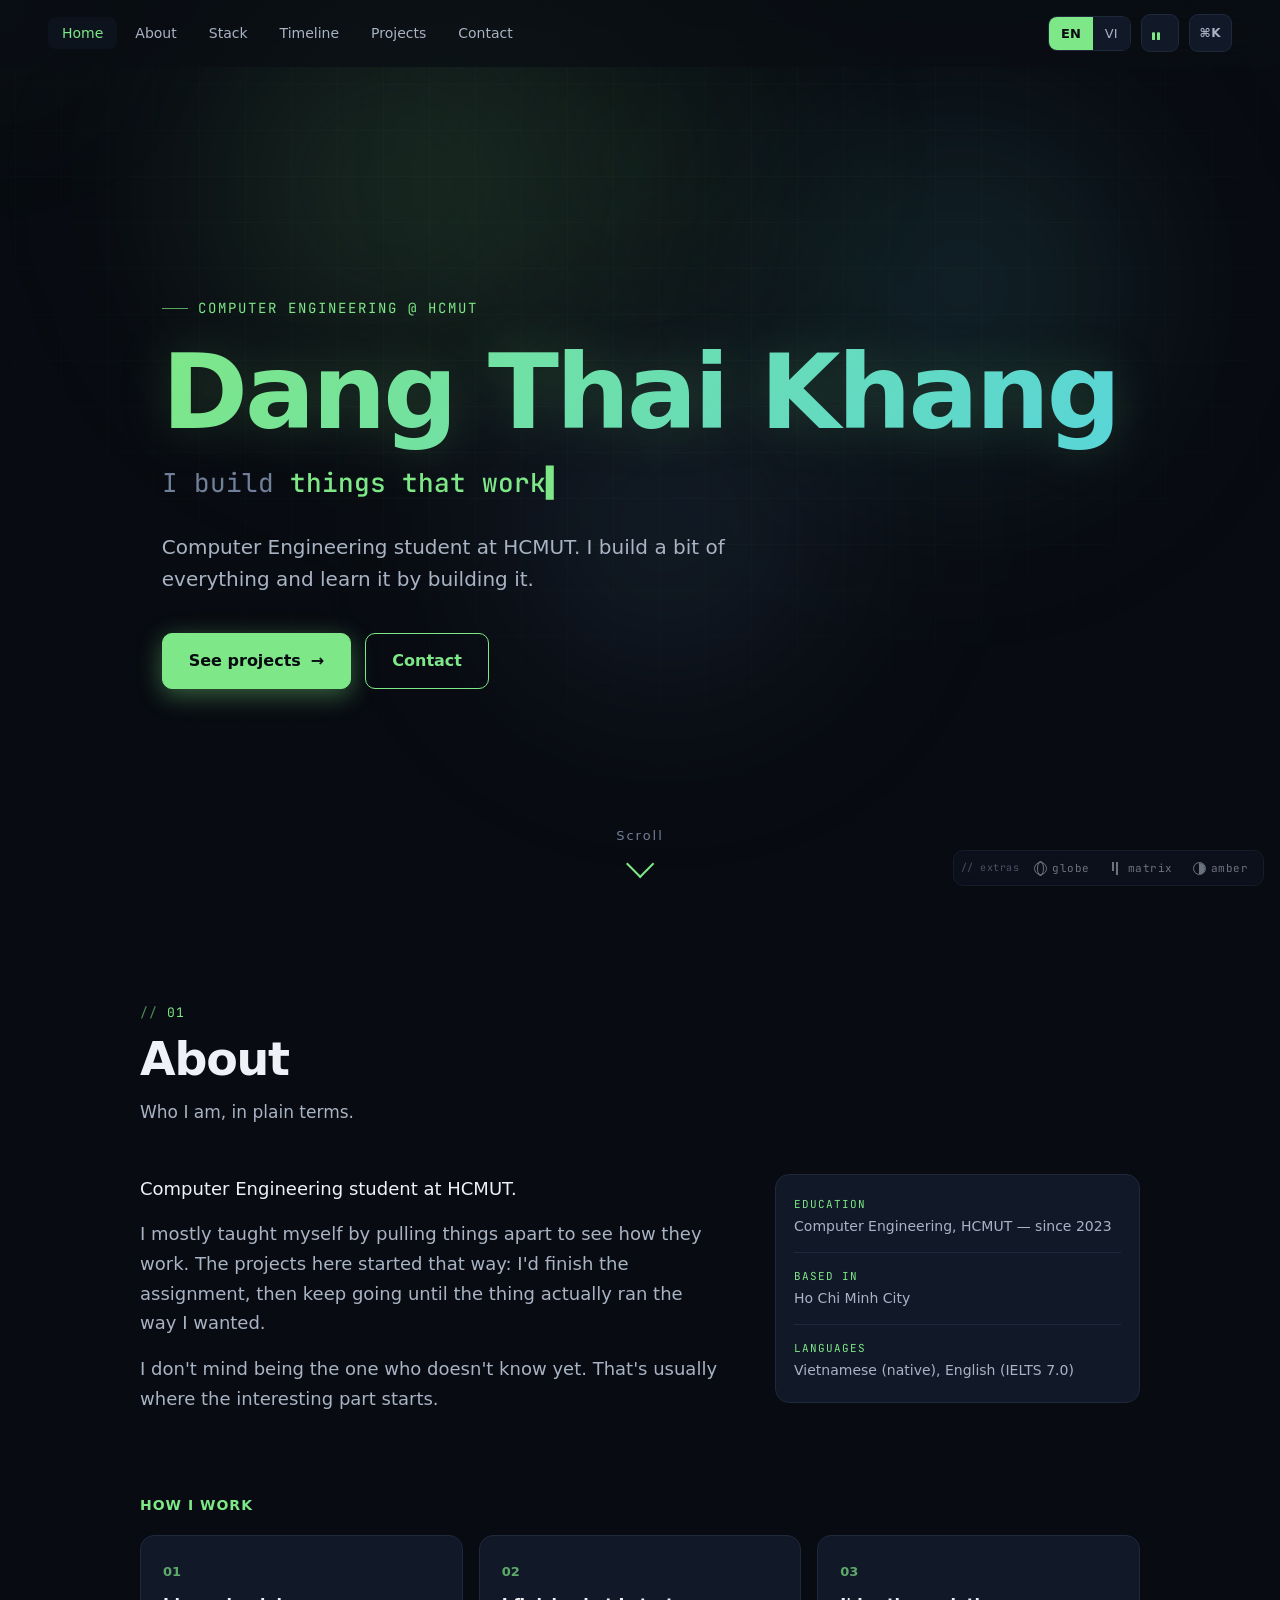
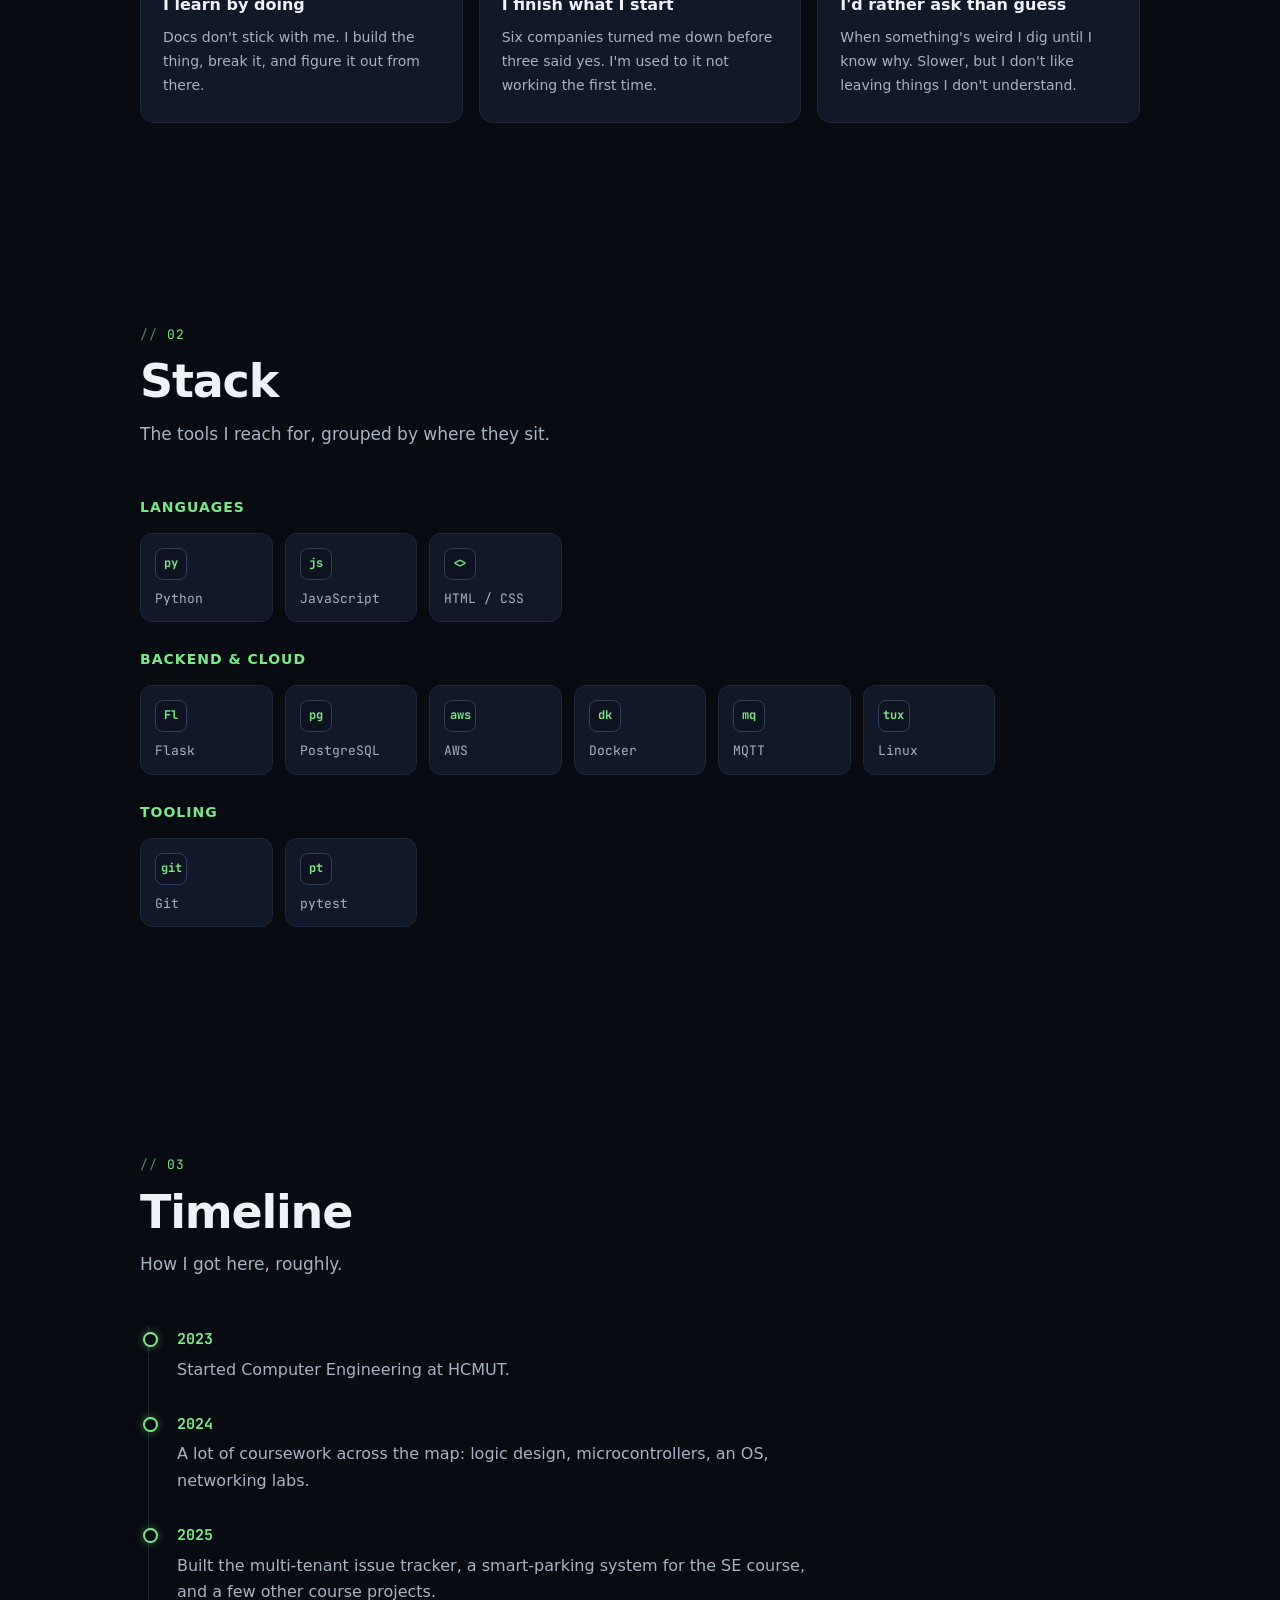
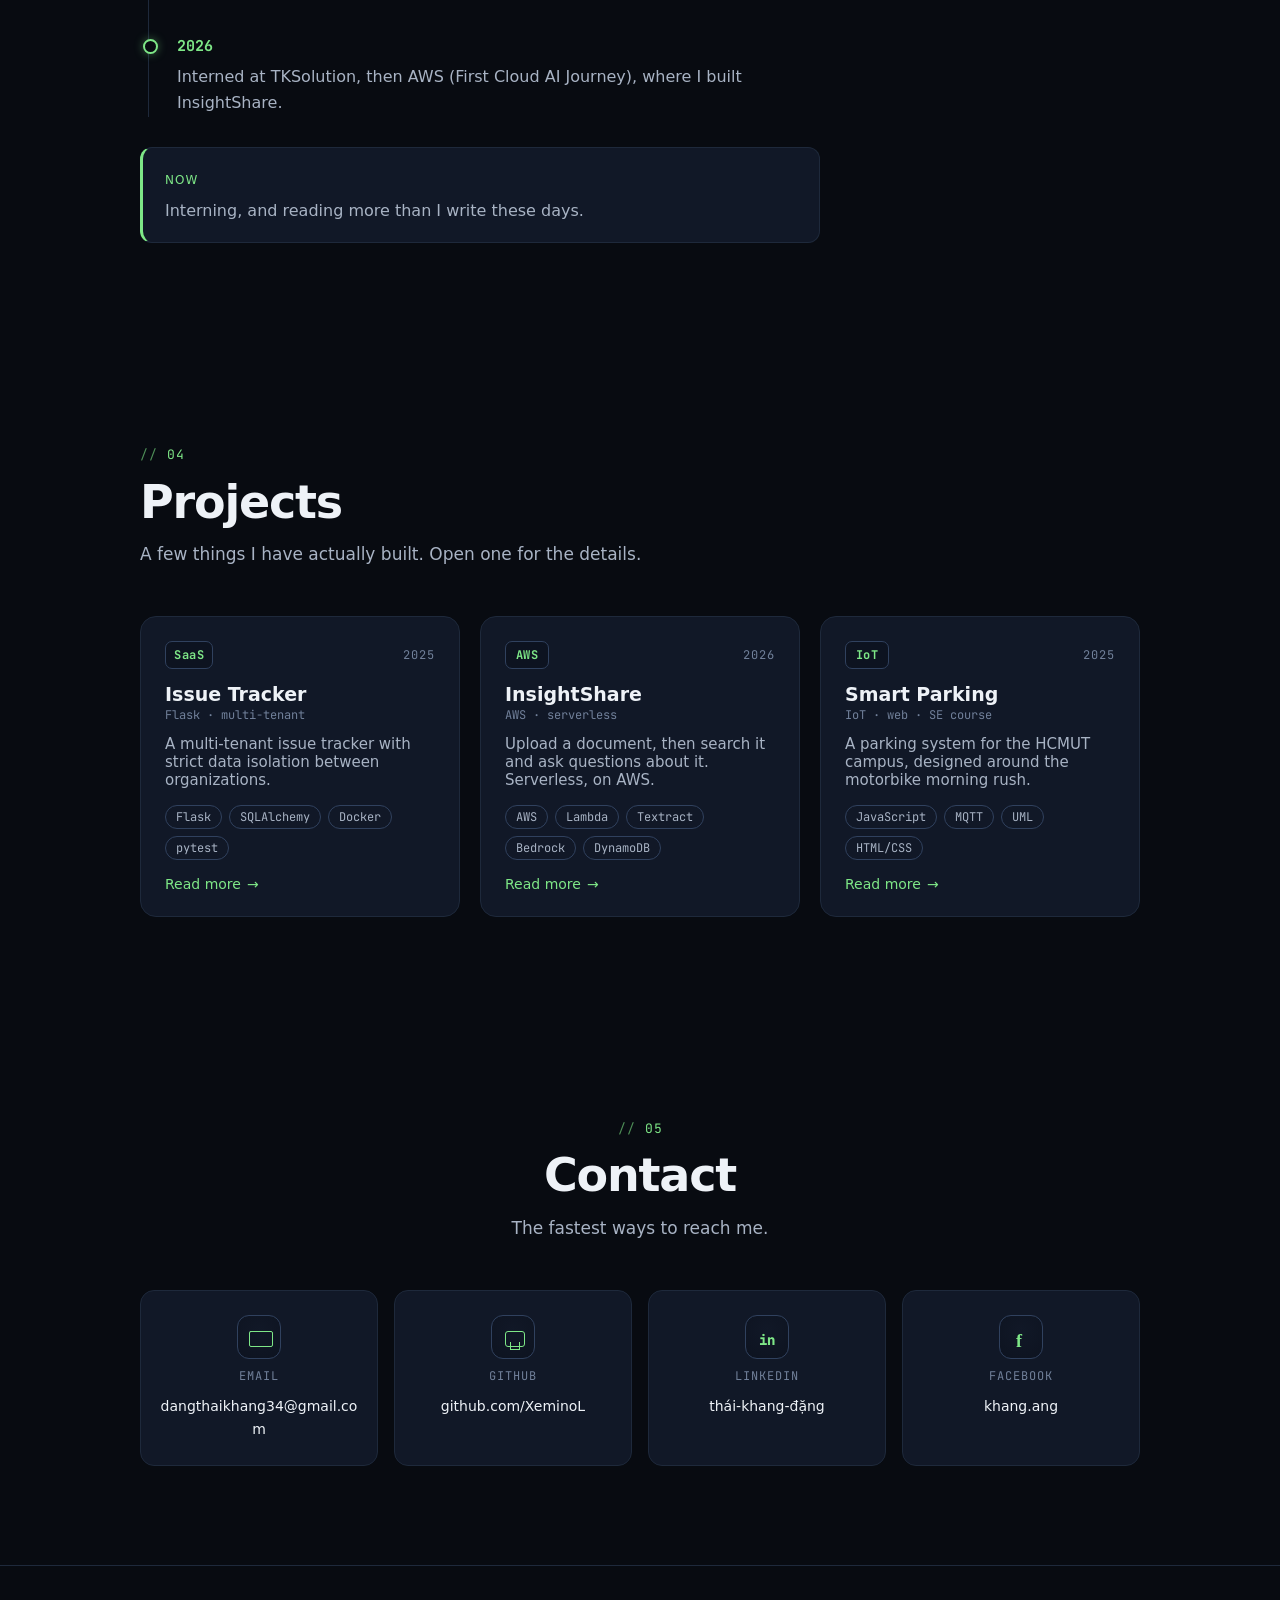
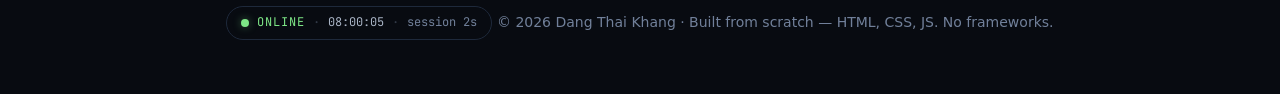
==== commit 4c44c6d7: "Give the background depth: drifting aurora, masked grid, cursor parallax The background had no focal" ====
--- a/index.html
+++ b/index.html
@@ -121,24 +121,54 @@
 a, button { -webkit-tap-highlight-color: transparent; }
 ::selection { background: rgba(126, 231, 135, 0.28); color: #fff; }
 
-/* ===== background ===== */
+/* ===== background scene =====
+   Everything here is CSS transform/opacity only (GPU) — no canvas, no blur being
+   re-rendered per frame. The scene wrapper is nudged by the cursor for parallax. */
+.bg-scene {
+  position: fixed; inset: 0; z-index: 0; pointer-events: none;
+  transform: translate3d(0,0,0); will-change: transform;
+}
 .bg-grid {
-  position: fixed; inset: 0; z-index: 0; pointer-events: none;
+  position: absolute; inset: -6%; pointer-events: none;
   background-image:
-    linear-gradient(rgba(126,231,135,0.02) 1px, transparent 1px),
-    linear-gradient(90deg, rgba(126,231,135,0.02) 1px, transparent 1px);
-  background-size: 48px 48px;
+    linear-gradient(rgba(126,231,135,0.025) 1px, transparent 1px),
+    linear-gradient(90deg, rgba(126,231,135,0.025) 1px, transparent 1px);
+  background-size: 46px 46px;
+  /* fade the grid out toward the edges so it reads as a surface, not wallpaper */
+  -webkit-mask-image: radial-gradient(ellipse 90% 80% at 50% 32%, #000 30%, transparent 78%);
+  mask-image: radial-gradient(ellipse 90% 80% at 50% 32%, #000 30%, transparent 78%);
 }
 .bg-glow {
-  position: fixed; z-index: 0; pointer-events: none;
-  width: 70vw; max-width: 820px; aspect-ratio: 1;
+  position: absolute; width: 60vw; max-width: 720px; aspect-ratio: 1;
   background: radial-gradient(circle, var(--glow) 0%, transparent 60%);
-  top: -20%; left: 50%; transform: translateX(-50%);
-  opacity: 0.18; animation: float 14s ease-in-out infinite; will-change: transform;
-}
-/* no blur() and no scale() here: the gradient is already soft, and re-blurring /
-   re-scaling an 800px layer every frame is what made laptops stutter. Just drift. */
-@keyframes float { 0%,100%{transform:translateX(-50%) translateY(0);} 50%{transform:translateX(-50%) translateY(34px);} }
+  top: -22%; left: 50%; transform: translateX(-50%);
+  opacity: 0.16; animation: float 16s ease-in-out infinite; will-change: transform;
+}
+@keyframes float { 0%,100%{transform:translateX(-50%) translateY(0);} 50%{transform:translateX(-50%) translateY(30px);} }
+
+/* aurora — big soft color washes drifting behind the grid */
+.bg-aurora {
+  position: absolute; border-radius: 50%; pointer-events: none;
+  filter: blur(70px); opacity: 0.32; will-change: transform;
+  mix-blend-mode: screen;
+}
+.bg-aurora-1 { width: 46vw; height: 46vw; top: -12%; left: 8%;
+  background: radial-gradient(circle, rgba(126,231,135,0.5), transparent 68%);
+  animation: aur1 26s ease-in-out infinite; }
+.bg-aurora-2 { width: 42vw; height: 42vw; top: 2%; right: 4%; left: auto;
+  background: radial-gradient(circle, rgba(86,212,221,0.45), transparent 68%);
+  animation: aur2 32s ease-in-out infinite; }
+.bg-aurora-3 { width: 40vw; height: 40vw; top: 30%; left: 32%;
+  background: radial-gradient(circle, rgba(121,192,255,0.35), transparent 68%);
+  animation: aur3 38s ease-in-out infinite; }
+/* translate-only keyframes (no scale/no re-blur): the blur is baked once, the GPU
+   just moves the layer. This is the part that keeps it smooth on a laptop. */
+@keyframes aur1 { 0%,100%{transform:translate3d(0,0,0);} 50%{transform:translate3d(6vw,4vw,0);} }
+@keyframes aur2 { 0%,100%{transform:translate3d(0,0,0);} 50%{transform:translate3d(-5vw,5vw,0);} }
+@keyframes aur3 { 0%,100%{transform:translate3d(0,0,0);} 50%{transform:translate3d(3vw,-4vw,0);} }
+@media (prefers-reduced-motion: reduce) {
+  .bg-aurora, .bg-glow { animation: none; }
+}
 #rain { position: fixed; inset: 0; z-index: 0; pointer-events: none; opacity: 0; transition: opacity 0.8s; }
 body.rain #rain { opacity: 0.16; }
 .spotlight {
@@ -201,7 +231,15 @@
 .hero-kicker { color: var(--green); font-size: clamp(12px, 2vw, 14px); letter-spacing: 2px; text-transform: uppercase; margin-bottom: 20px; display: inline-flex; align-items: center; gap: 10px; }
 .hero-kicker::before { content: ''; width: 26px; height: 1px; background: var(--green); opacity: 0.7; }
 .hero-name { font-size: clamp(46px, 10vw, 104px); font-weight: 800; line-height: 1.0; letter-spacing: -3px; }
-.hero-name .grad { background: linear-gradient(120deg, var(--green), var(--cyan) 55%, var(--blue)); -webkit-background-clip: text; background-clip: text; color: transparent; }
+.hero-name .grad {
+  background: linear-gradient(120deg, var(--green), var(--cyan) 55%, var(--blue));
+  background-size: 200% 100%; -webkit-background-clip: text; background-clip: text; color: transparent;
+  /* slow gradient drift + a soft glow so the name reads as lit, not printed */
+  filter: drop-shadow(0 0 24px rgba(126,231,135,0.18));
+  animation: gradShift 12s ease-in-out infinite;
+}
+@keyframes gradShift { 0%,100%{background-position:0% 50%;} 50%{background-position:100% 50%;} }
+@media (prefers-reduced-motion: reduce) { .hero-name .grad { animation: none; } }
 .hero-type { font-family: var(--mono); font-size: clamp(16px, 3vw, 26px); font-weight: 500; color: var(--text); margin-top: 18px; }
 .hero-type .dim { color: var(--text-faint); font-weight: 400; }
 .hero-type #typeText { color: var(--green); }
@@ -497,8 +535,13 @@
     <div class="intro-log" id="introLog"></div>
   </div>
 
-  <div class="bg-grid"></div>
-  <div class="bg-glow"></div>
+  <div class="bg-scene" id="bgScene" aria-hidden="true">
+    <div class="bg-aurora bg-aurora-1"></div>
+    <div class="bg-aurora bg-aurora-2"></div>
+    <div class="bg-aurora bg-aurora-3"></div>
+    <div class="bg-grid"></div>
+    <div class="bg-glow"></div>
+  </div>
   <div class="spotlight" id="spotlight" aria-hidden="true"></div>
   <div class="glitch-overlay" id="glitchOverlay" aria-hidden="true"></div>
   <canvas id="rain"></canvas>
@@ -1583,12 +1626,19 @@
 function initSpotlight() {
   if (matchMedia('(pointer: coarse)').matches) return;
   const el = $('#spotlight');
+  const scene = $('#bgScene');
   if (!el) return;
   let tx = 0; let ty = 0; let x = 0; let y = 0; let raf = null;
   addEventListener('pointermove', (e) => { tx = e.clientX; ty = e.clientY; if (!raf) raf = requestAnimationFrame(loop); });
   function loop() {
     x += (tx - x) * 0.15; y += (ty - y) * 0.15;
     el.style.transform = `translate(${x}px, ${y}px)`;
+    // parallax: nudge the whole background scene a little opposite the cursor
+    if (scene) {
+      const px = (x / innerWidth - 0.5) * -22;
+      const py = (y / innerHeight - 0.5) * -22;
+      scene.style.transform = `translate3d(${px}px, ${py}px, 0)`;
+    }
     if (Math.abs(tx - x) > 0.5 || Math.abs(ty - y) > 0.5) raf = requestAnimationFrame(loop); else raf = null;
   }
 }
